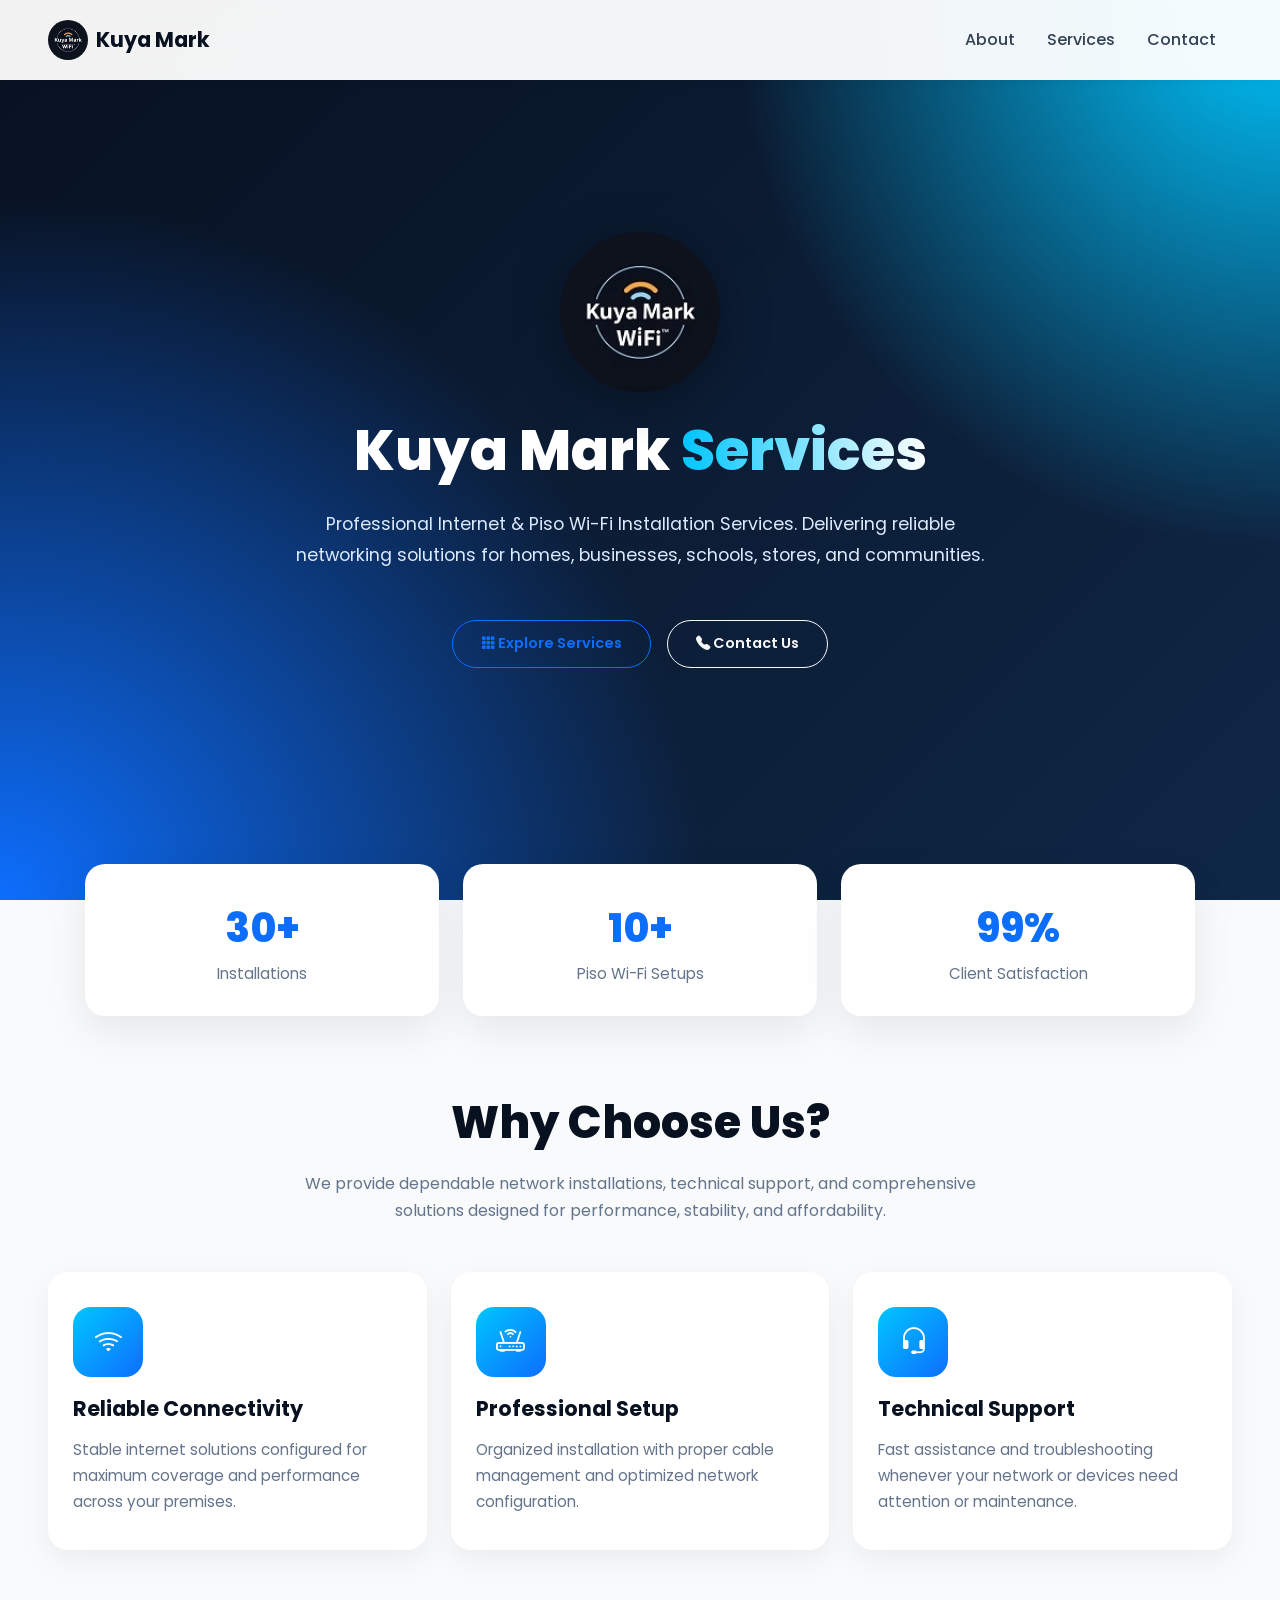
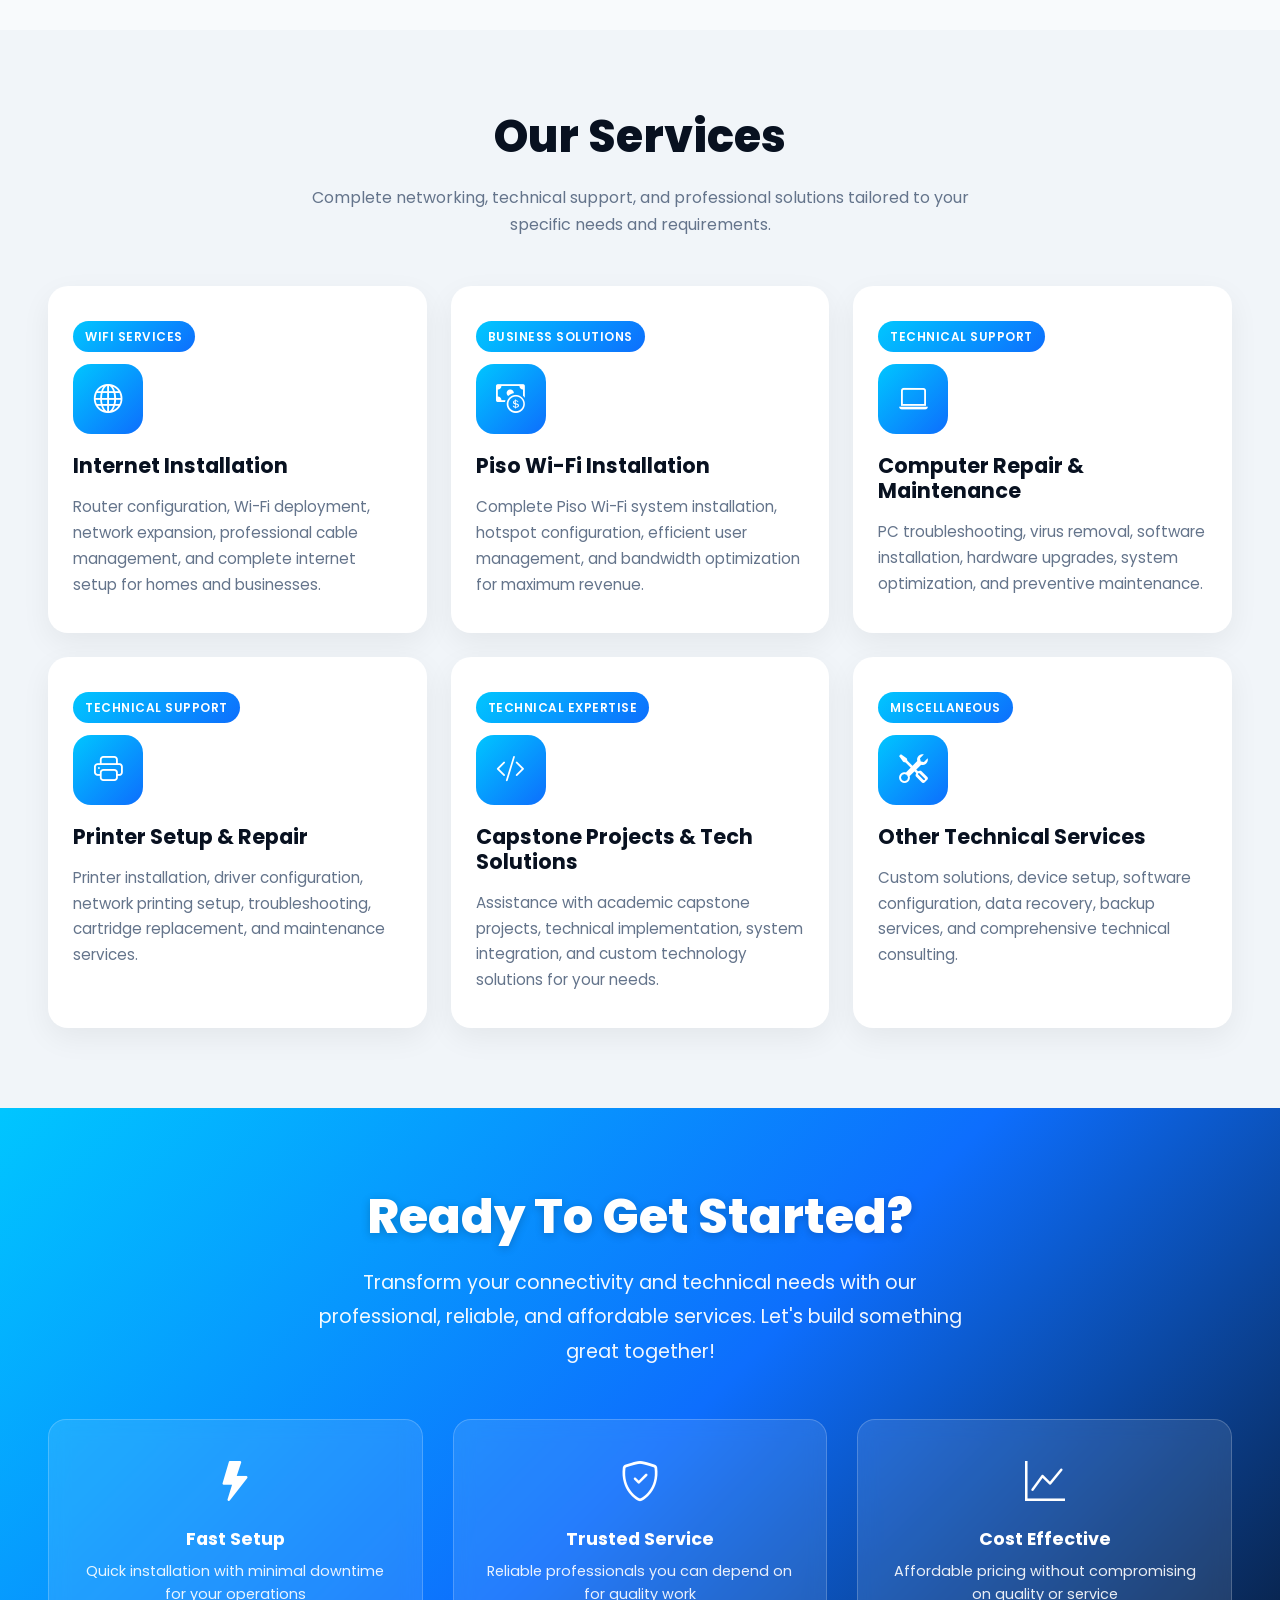
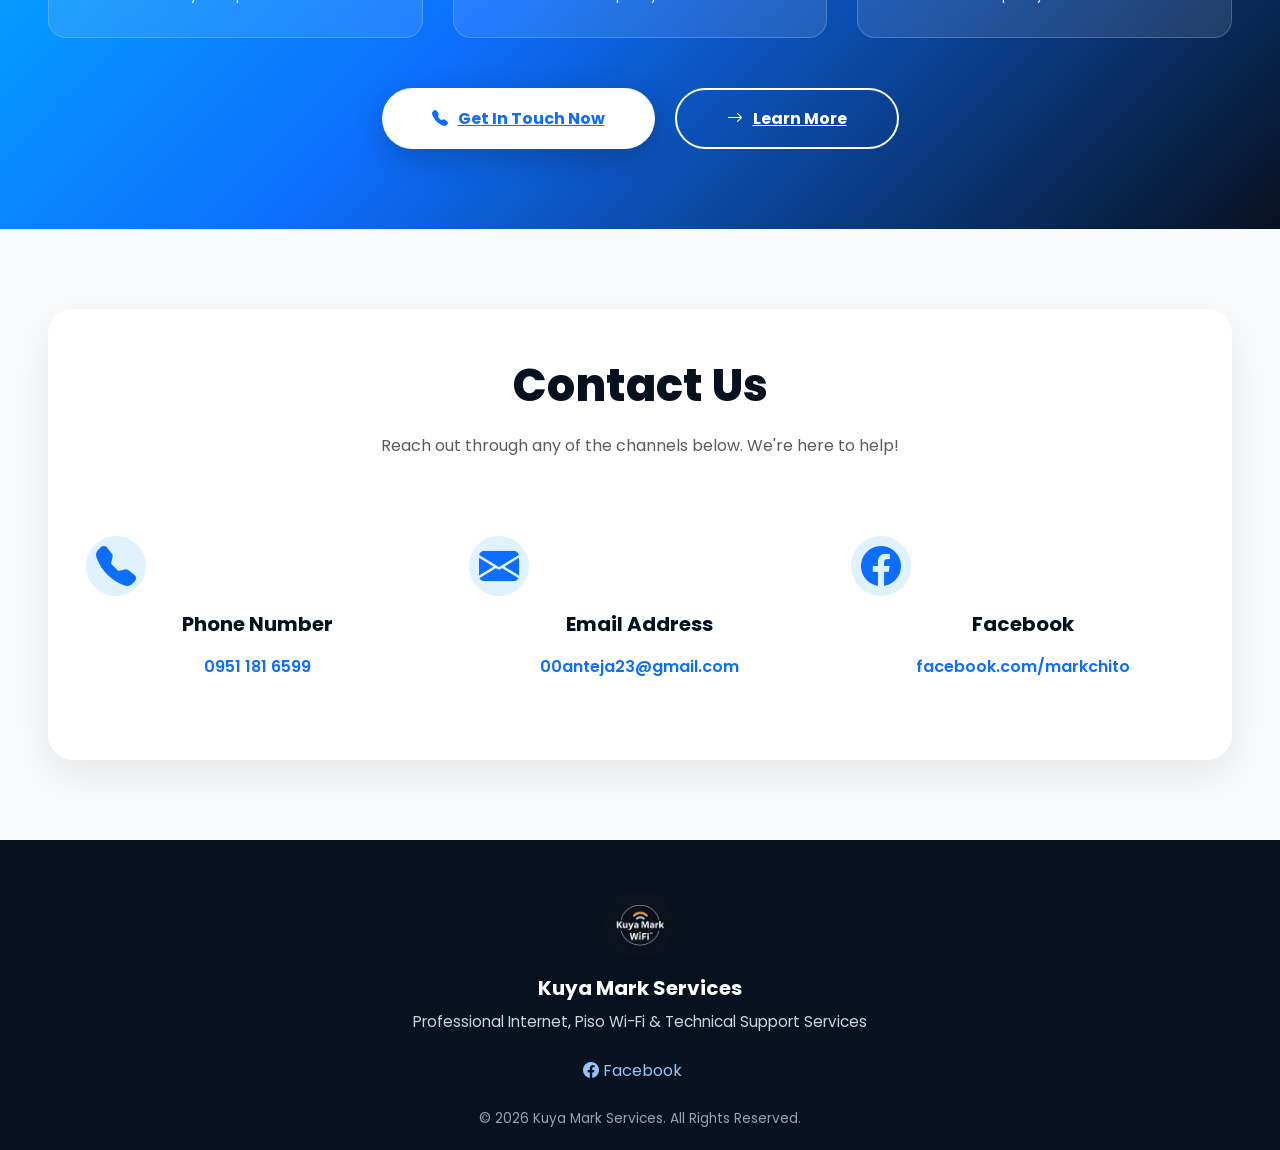
==== index.html @ b6ed8459 "feat: remove redundant main-logo class from hero section for cleaner styling" ====
<!DOCTYPE html>
<html lang="en">

<head>
    <meta charset="UTF-8">
    <meta name="viewport" content="width=device-width, initial-scale=1.0">
    <meta http-equiv="X-UA-Compatible" content="ie=edge">

    <title>Kuya Mark Wi-Fi | Internet, Piso Wi-Fi & Technical Services</title>
    <meta name="description" content="Professional Internet, Piso Wi-Fi Installation, Computer Repair, and Technical Services by Kuya Mark - Serving homes, businesses, schools, and communities.">
    <meta name="keywords" content="internet installation, piso wifi, computer repair, printer repair, network setup, technical services">
    <meta name="author" content="Kuya Mark Wi-Fi">

    <link rel="icon" href="favicon.ico">

    <!-- Google Fonts -->
    <link rel="preconnect" href="https://fonts.googleapis.com">
    <link rel="preconnect" href="https://fonts.gstatic.com" crossorigin>
    <link href="https://fonts.googleapis.com/css2?family=Poppins:wght@300;400;500;600;700;800&display=swap" rel="stylesheet">

    <!-- Bootstrap -->
    <link href="https://cdn.jsdelivr.net/npm/bootstrap@5.3.3/dist/css/bootstrap.min.css" rel="stylesheet">

    <!-- Bootstrap Icons -->
    <link href="https://cdn.jsdelivr.net/npm/bootstrap-icons@1.11.3/font/bootstrap-icons.min.css" rel="stylesheet">

    <style>
        :root {
            --primary: #0d6efd;
            --secondary: #00c6ff;
            --dark: #081120;
            --light: #f8fafc;
            --success: #10b981;
            --danger: #ef4444;
            --warning: #f59e0b;
        }

        * {
            margin: 0;
            padding: 0;
            box-sizing: border-box;
        }

        html {
            scroll-behavior: smooth;
        }

        body {
            font-family: 'Poppins', sans-serif;
            overflow-x: hidden;
            background: #f8fafc;
            color: #1e293b;
            line-height: 1.6;
        }

        /* NAVBAR */
        .navbar {
            padding: 15px 0;
            transition: .4s;
            background: rgba(255, 255, 255, .95);
            backdrop-filter: blur(15px);
            box-shadow: 0 2px 10px rgba(0, 0, 0, .05);
        }

        .navbar.scrolled {
            box-shadow: 0 10px 30px rgba(0, 0, 0, .1);
            padding: 12px 0;
        }

        .navbar-brand {
            font-weight: 700;
            font-size: 1.3rem;
            color: var(--dark) !important;
        }

        .navbar-brand img {
            height: 40px;
            margin-right: 10px;
        }

        .nav-link {
            font-weight: 500;
            color: #334155 !important;
            margin: 0 8px;
            position: relative;
            transition: .3s;
        }

        .nav-link::after {
            content: '';
            position: absolute;
            bottom: -5px;
            left: 0;
            width: 0;
            height: 2px;
            background: var(--primary);
            transition: width .3s;
        }

        .nav-link:hover::after {
            width: 100%;
        }

        .navbar-toggler {
            border: none;
            padding: 5px 0;
        }

        .navbar-toggler:focus {
            box-shadow: none;
            outline: 2px solid var(--primary);
        }

        /* HERO */
        .hero {
            min-height: 100vh;
            display: flex;
            align-items: center;
            justify-content: center;
            position: relative;
            overflow: hidden;
            padding-top: 80px;
            background:
                radial-gradient(circle at top right, #00c6ff 0%, transparent 35%),
                radial-gradient(circle at bottom left, #0d6efd 0%, transparent 45%),
                linear-gradient(135deg, #081120, #0f2747);
        }

        .hero::before {
            content: '';
            position: absolute;
            inset: 0;
            background: url("https://www.transparenttextures.com/patterns/cubes.png");
            opacity: .08;
        }

        .hero-content {
            position: relative;
            z-index: 2;
            text-align: center;
        }

        .hero-logo {
            width: 160px;
            margin-bottom: 25px;
            filter: drop-shadow(0 10px 25px rgba(0, 0, 0, .3));
            animation: float 3s ease-in-out infinite;
        }

        @keyframes float {

            0%,
            100% {
                transform: translateY(0px);
            }

            50% {
                transform: translateY(-10px);
            }
        }

        .hero h1 {
            font-size: 3.5rem;
            font-weight: 800;
            color: white;
            line-height: 1.2;
            word-break: break-word;
        }

        .gradient-text {
            background: linear-gradient(90deg, #00c6ff, #ffffff);
            -webkit-background-clip: text;
            -webkit-text-fill-color: transparent;
            background-clip: text;
        }

        .hero p {
            color: #dbeafe;
            font-size: 1.1rem;
            max-width: 700px;
            margin: 20px auto 30px;
            line-height: 1.8;
        }

        .btn-brand {
            background: linear-gradient(135deg, #00c6ff, #0d6efd);
            border: none;
            color: white;
            border-radius: 50px;
            padding: 13px 32px;
            font-weight: 600;
            font-size: 0.95rem;
            transition: .3s;
            display: inline-flex;
            align-items: center;
            gap: 8px;
        }

        .btn-brand:hover {
            transform: translateY(-3px);
            color: white;
            box-shadow: 0 15px 35px rgba(0, 198, 255, .3);
        }

        .btn-hero {
            padding: 12px 28px !important;
            font-size: 0.9rem !important;
        }

        /* STATS */
        .stats {
            margin-top: -60px;
            position: relative;
            z-index: 10;
            padding: 0 15px;
        }

        .stat-card {
            background: white;
            border-radius: 20px;
            padding: 30px 20px;
            text-align: center;
            box-shadow: 0 15px 40px rgba(0, 0, 0, .08);
            transition: .3s;
        }

        .stat-card:hover {
            transform: translateY(-5px);
            box-shadow: 0 20px 50px rgba(0, 0, 0, .12);
        }

        .stat-card h2 {
            color: var(--primary);
            font-weight: 800;
            font-size: 2.5rem;
            margin: 10px 0;
        }

        .stat-card p {
            color: #64748b;
            font-size: 0.95rem;
            margin: 0;
        }

        /* SECTIONS */
        section {
            padding: 80px 0;
        }

        @media(max-width:768px) {
            section {
                padding: 60px 0;
            }
        }

        .section-title {
            font-size: 2.8rem;
            font-weight: 800;
            margin-bottom: 20px;
            color: #081120;
        }

        .section-subtitle {
            color: #64748b;
            max-width: 700px;
            margin: auto;
            font-size: 1rem;
            line-height: 1.7;
        }

        /* CARDS */
        .service-card,
        .feature-card {
            background: white;
            border: none;
            border-radius: 20px;
            padding: 35px 25px;
            height: 100%;
            transition: .4s cubic-bezier(0.4, 0, 0.2, 1);
            box-shadow: 0 10px 30px rgba(0, 0, 0, .06);
            position: relative;
            overflow: hidden;
        }

        .service-card::before,
        .feature-card::before {
            content: '';
            position: absolute;
            top: 0;
            left: -100%;
            width: 100%;
            height: 100%;
            background: linear-gradient(135deg, #00c6ff15, #0d6efd15);
            transition: left .4s;
            z-index: 0;
        }

        .service-card:hover::before,
        .feature-card:hover::before {
            left: 100%;
        }

        .service-card:hover,
        .feature-card:hover {
            transform: translateY(-10px);
            box-shadow: 0 20px 50px rgba(0, 0, 0, .1);
        }

        .service-card>*,
        .feature-card>* {
            position: relative;
            z-index: 1;
        }

        .icon-box {
            width: 70px;
            height: 70px;
            border-radius: 18px;
            background: linear-gradient(135deg, #00c6ff, #0d6efd);
            display: flex;
            align-items: center;
            justify-content: center;
            color: white;
            font-size: 1.8rem;
            margin-bottom: 20px;
            transition: .3s;
        }

        /* Gradient variations for different service cards */
        .service-card:nth-child(1) .icon-box {
            background: linear-gradient(135deg, #00c6ff, #0d6efd);
        }

        .service-card:nth-child(2) .icon-box {
            background: linear-gradient(135deg, #f59e0b, #f97316);
        }

        .service-card:nth-child(3) .icon-box {
            background: linear-gradient(135deg, #10b981, #14b8a6);
        }

        .service-card:nth-child(4) .icon-box {
            background: linear-gradient(135deg, #8b5cf6, #7c3aed);
        }

        .service-card:nth-child(5) .icon-box {
            background: linear-gradient(135deg, #ec4899, #f43f5e);
        }

        .service-card:nth-child(6) .icon-box {
            background: linear-gradient(135deg, #06b6d4, #0891b2);
        }

        .service-card:hover .icon-box,
        .feature-card:hover .icon-box {
            transform: scale(1.1) rotate(5deg);
        }

        .service-card h4,
        .feature-card h4 {
            font-weight: 700;
            color: #081120;
            margin-bottom: 15px;
            font-size: 1.3rem;
        }

        .service-card p,
        .feature-card p {
            color: #64748b;
            font-size: 0.95rem;
            line-height: 1.7;
            margin: 0;
        }

        /* CONTACT */
        .contact-box {
            background: white;
            border-radius: 25px;
            padding: 50px 30px;
            box-shadow: 0 15px 40px rgba(0, 0, 0, .08);
        }

        .contact-item {
            padding: 30px 20px;
            transition: .3s;
            border-radius: 15px;
        }

        .contact-item:hover {
            background: #f1f5f9;
        }

        .contact-item i {
            font-size: 2.5rem;
            color: var(--primary);
            display: inline-block;
            width: 60px;
            height: 60px;
            background: #e0f2fe;
            border-radius: 50%;
            display: flex;
            align-items: center;
            justify-content: center;
            transition: .3s;
        }

        .contact-item:hover i {
            background: var(--primary);
            color: white;
            transform: scale(1.1);
        }

        .contact-item h5 {
            margin-top: 20px;
            font-weight: 700;
            color: #081120;
        }

        .contact-item a {
            text-decoration: none;
            color: var(--primary);
            font-weight: 600;
            transition: .3s;
            display: inline-block;
            margin-top: 10px;
        }

        .contact-item a:hover {
            color: var(--dark);
            text-decoration: underline;
        }

        /* CTA SECTION - IMPROVED */
        .cta-section {
            position: relative;
            padding: 80px 0;
            overflow: hidden;
        }

        .cta-section::before {
            content: '';
            position: absolute;
            inset: 0;
            background: linear-gradient(135deg, #00c6ff 0%, #0d6efd 50%, #081120 100%);
            z-index: 0;
        }

        .cta-section::after {
            content: '';
            position: absolute;
            inset: 0;
            background: url("https://www.transparenttextures.com/patterns/cubes.png");
            opacity: .05;
            z-index: 1;
        }

        .cta-content {
            position: relative;
            z-index: 2;
        }

        .cta-header {
            text-align: center;
            color: white;
            margin-bottom: 50px;
        }

        .cta-header h2 {
            font-size: 3rem;
            font-weight: 800;
            line-height: 1.2;
            margin-bottom: 20px;
            text-shadow: 0 2px 10px rgba(0, 0, 0, .2);
        }

        .cta-header p {
            font-size: 1.2rem;
            max-width: 650px;
            margin: 0 auto;
            opacity: 0.95;
            line-height: 1.8;
        }

        .cta-features {
            display: grid;
            grid-template-columns: repeat(auto-fit, minmax(250px, 1fr));
            gap: 30px;
            margin-top: 50px;
            margin-bottom: 50px;
        }

        .cta-feature-item {
            background: rgba(255, 255, 255, .1);
            backdrop-filter: blur(10px);
            border: 1px solid rgba(255, 255, 255, .2);
            border-radius: 18px;
            padding: 30px 25px;
            text-align: center;
            color: white;
            transition: .4s cubic-bezier(0.4, 0, 0.2, 1);
        }

        .cta-feature-item:hover {
            background: rgba(255, 255, 255, .15);
            transform: translateY(-8px);
            border-color: rgba(255, 255, 255, .4);
            box-shadow: 0 20px 40px rgba(0, 0, 0, .2);
        }

        .cta-feature-item i {
            font-size: 2.5rem;
            margin-bottom: 15px;
            display: block;
        }

        .cta-feature-item h5 {
            font-weight: 700;
            margin-bottom: 10px;
            font-size: 1.1rem;
        }

        .cta-feature-item p {
            font-size: 0.9rem;
            opacity: 0.9;
            line-height: 1.6;
            margin: 0;
        }

        .cta-buttons {
            display: flex;
            gap: 20px;
            justify-content: center;
            flex-wrap: wrap;
            margin-top: 50px;
        }

        .btn-cta-primary {
            background: white;
            color: #0d6efd;
            font-weight: 700;
            padding: 16px 50px;
            border-radius: 50px;
            transition: .3s;
            border: none;
            font-size: 1rem;
            display: inline-flex;
            align-items: center;
            gap: 10px;
            box-shadow: 0 10px 30px rgba(0, 0, 0, .2);
        }

        .btn-cta-primary:hover {
            transform: translateY(-4px);
            box-shadow: 0 15px 40px rgba(0, 0, 0, .3);
            color: #0d6efd;
        }

        .btn-cta-secondary {
            background: transparent;
            color: white;
            font-weight: 700;
            padding: 16px 50px;
            border-radius: 50px;
            transition: .3s;
            border: 2px solid white;
            font-size: 1rem;
            display: inline-flex;
            align-items: center;
            gap: 10px;
        }

        .btn-cta-secondary:hover {
            background: white;
            color: #0d6efd;
            transform: translateY(-4px);
        }

        /* FOOTER */
        footer {
            background: #081120;
            color: white;
            padding: 50px 0 20px;
        }

        footer img {
            max-width: 80px;
            margin-bottom: 15px;
        }

        footer h5 {
            font-weight: 700;
            margin-bottom: 10px;
        }

        footer p {
            color: #cbd5e1;
            margin: 10px 0;
            font-size: 0.95rem;
        }

        footer a {
            color: #93c5fd;
            text-decoration: none;
            transition: .3s;
        }

        footer a:hover {
            color: #dbeafe;
            text-decoration: underline;
        }

        /* ANIMATION */
        .reveal {
            opacity: 0;
            transform: translateY(40px);
            transition: .8s cubic-bezier(0.4, 0, 0.2, 1);
        }

        .reveal.active {
            opacity: 1;
            transform: translateY(0);
        }

        /* SCROLL TO TOP */
        .scroll-to-top {
            position: fixed;
            bottom: 100px;
            right: 25px;
            width: 50px;
            height: 50px;
            border-radius: 50%;
            background: var(--primary);
            color: white;
            display: flex;
            align-items: center;
            justify-content: center;
            font-size: 20px;
            z-index: 999;
            cursor: pointer;
            opacity: 0;
            visibility: hidden;
            transition: .3s;
            box-shadow: 0 10px 25px rgba(0, 0, 0, .2);
        }

        .scroll-to-top.show {
            opacity: 1;
            visibility: visible;
        }

        .scroll-to-top:hover {
            transform: translateY(-3px);
        }

        /* SERVICE CATEGORY LABEL */
        .service-label {
            display: inline-block;
            background: linear-gradient(135deg, #00c6ff, #0d6efd);
            color: white;
            padding: 6px 12px;
            border-radius: 20px;
            font-size: 0.75rem;
            font-weight: 600;
            margin-bottom: 12px;
            text-transform: uppercase;
            letter-spacing: 0.5px;
        }

        /* RESPONSIVE */
        @media(max-width:768px) {
            .hero {
                padding-top: 70px;
                min-height: auto;
            }

            .hero h1 {
                font-size: 2.2rem;
            }

            .hero p {
                font-size: 1rem;
                margin: 15px auto 25px;
            }

            .btn-hero {
                width: 100%;
                justify-content: center;
                margin-bottom: 10px;
            }

            .hero .d-flex {
                flex-direction: column;
            }

            .section-title {
                font-size: 2rem;
            }

            .hero-logo {
                width: 130px;
            }

            .stat-card h2 {
                font-size: 2rem;
            }

            .stats {
                margin-top: -40px;
                padding: 0 10px;
            }

            .stat-card {
                padding: 25px 15px;
            }

            .service-card,
            .feature-card {
                padding: 30px 20px;
            }

            .icon-box {
                width: 60px;
                height: 60px;
                font-size: 1.5rem;
            }

            .contact-box {
                padding: 40px 20px;
            }

            .contact-item {
                padding: 20px 15px;
            }

            .contact-item i {
                width: 50px;
                height: 50px;
                font-size: 1.8rem;
            }

            .cta-section {
                padding: 60px 0;
            }

            .cta-header h2 {
                font-size: 2rem;
            }

            .cta-header p {
                font-size: 1rem;
            }

            .cta-features {
                grid-template-columns: 1fr;
                gap: 20px;
                margin-top: 40px;
                margin-bottom: 40px;
            }

            .cta-buttons {
                gap: 15px;
                margin-top: 40px;
            }

            .btn-cta-primary,
            .btn-cta-secondary {
                padding: 14px 35px;
                font-size: 0.95rem;
                width: 100%;
                justify-content: center;
            }

            footer {
                padding: 40px 0 15px;
            }

            .scroll-to-top {
                bottom: 90px;
                right: 20px;
                width: 45px;
                height: 45px;
                font-size: 18px;
            }
        }

        @media(max-width:480px) {
            .hero h1 {
                font-size: 1.8rem;
            }

            .hero p {
                font-size: 0.9rem;
            }

            .navbar-brand {
                font-size: 1.1rem;
            }

            .navbar-brand img {
                height: 35px;
            }

            .section-title {
                font-size: 1.6rem;
            }

            .section-subtitle {
                font-size: 0.9rem;
            }

            .service-card h4,
            .feature-card h4 {
                font-size: 1.1rem;
            }

            .stat-card h2 {
                font-size: 1.8rem;
            }

            .stat-card p {
                font-size: 0.85rem;
            }

            .cta-header h2 {
                font-size: 1.6rem;
            }

            .cta-header p {
                font-size: 0.9rem;
            }

            .cta-feature-item {
                padding: 25px 20px;
            }

            .cta-feature-item i {
                font-size: 2rem;
            }

            .cta-feature-item h5 {
                font-size: 1rem;
            }

            .contact-item h5 {
                font-size: 1rem;
            }

            .contact-item a {
                font-size: 0.9rem;
            }
        }
    </style>
</head>

<body>

    <!-- NAVBAR -->
    <nav class="navbar navbar-expand-lg fixed-top">
        <div class="container-fluid px-3 px-md-5">
            <a class="navbar-brand d-flex align-items-center" href="#" title="Kuya Mark Wi-Fi">
                <img src="logo.png" alt="Kuya Mark Wi-Fi Logo" class="me-2 rounded-circle">
                <span>Kuya Mark</span>
            </a>

            <button class="navbar-toggler" type="button" data-bs-toggle="collapse" data-bs-target="#menu" aria-controls="menu" aria-expanded="false" aria-label="Toggle navigation">
                <span class="navbar-toggler-icon"></span>
            </button>

            <div class="collapse navbar-collapse" id="menu">
                <ul class="navbar-nav ms-auto">
                    <li class="nav-item">
                        <a class="nav-link" href="#about" onclick="closeMenu()">About</a>
                    </li>
                    <li class="nav-item">
                        <a class="nav-link" href="#services" onclick="closeMenu()">Services</a>
                    </li>
                    <li class="nav-item">
                        <a class="nav-link" href="#contact" onclick="closeMenu()">Contact</a>
                    </li>
                </ul>
            </div>
        </div>
    </nav>

    <!-- HERO -->
    <section class="hero">
        <div class="container-fluid px-3 px-md-5 hero-content">
            <img src="logo.png" class="hero-logo rounded-circle" alt="Kuya Mark Wi-Fi Logo">

            <h1>
                Kuya Mark
                <span class="gradient-text">Services</span>
            </h1>

            <p class="mt-3 mt-md-4 mb-4 mb-md-5">
                Professional Internet & Piso Wi-Fi Installation Services.
                Delivering reliable networking solutions for homes, businesses,
                schools, stores, and communities.
            </p>

            <div class="d-flex justify-content-center gap-2 gap-md-3 flex-wrap">
                <a href="#services" class="btn btn-outline-primary btn-hero rounded-pill fw-semibold">
                    <i class="bi bi-grid-3x3-gap-fill"></i>
                    <span>Explore Services</span>
                </a>

                <a href="#contact" class="btn btn-outline-light btn-hero rounded-pill fw-semibold">
                    <i class="bi bi-telephone-fill"></i>
                    <span>Contact Us</span>
                </a>
            </div>
        </div>
    </section>

    <!-- STATS -->
    <div class="container stats">
        <div class="row g-3 g-md-4">
            <div class="col-md-4 reveal">
                <div class="stat-card">
                    <h2>30+</h2>
                    <p>Installations</p>
                </div>
            </div>

            <div class="col-md-4 reveal">
                <div class="stat-card">
                    <h2>10+</h2>
                    <p>Piso Wi-Fi Setups</p>
                </div>
            </div>

            <div class="col-md-4 reveal">
                <div class="stat-card">
                    <h2>99%</h2>
                    <p>Client Satisfaction</p>
                </div>
            </div>
        </div>
    </div>

    <!-- ABOUT -->
    <section id="about">
        <div class="container-fluid px-3 px-md-5">
            <div class="text-center mb-5 reveal">
                <h2 class="section-title">
                    Why Choose Us?
                </h2>

                <p class="section-subtitle">
                    We provide dependable network installations, technical support, and comprehensive solutions
                    designed for performance, stability, and affordability.
                </p>
            </div>

            <div class="row g-3 g-md-4">
                <div class="col-md-6 col-lg-4 reveal">
                    <div class="feature-card">
                        <div class="icon-box">
                            <i class="bi bi-wifi"></i>
                        </div>

                        <h4>Reliable Connectivity</h4>

                        <p>
                            Stable internet solutions configured for maximum
                            coverage and performance across your premises.
                        </p>
                    </div>
                </div>

                <div class="col-md-6 col-lg-4 reveal">
                    <div class="feature-card">
                        <div class="icon-box">
                            <i class="bi bi-router"></i>
                        </div>

                        <h4>Professional Setup</h4>

                        <p>
                            Organized installation with proper cable management
                            and optimized network configuration.
                        </p>
                    </div>
                </div>

                <div class="col-md-6 col-lg-4 reveal">
                    <div class="feature-card">
                        <div class="icon-box">
                            <i class="bi bi-headset"></i>
                        </div>

                        <h4>Technical Support</h4>

                        <p>
                            Fast assistance and troubleshooting whenever your
                            network or devices need attention or maintenance.
                        </p>
                    </div>
                </div>
            </div>
        </div>
    </section>

    <!-- SERVICES -->
    <section id="services" style="background:#f1f5f9;">
        <div class="container-fluid px-3 px-md-5">
            <div class="text-center mb-5 reveal">
                <h2 class="section-title">
                    Our Services
                </h2>

                <p class="section-subtitle">
                    Complete networking, technical support, and professional solutions tailored
                    to your specific needs and requirements.
                </p>
            </div>

            <div class="row g-3 g-md-4">
                <!-- WiFi Services -->
                <div class="col-md-6 col-lg-4 reveal">
                    <div class="service-card">
                        <span class="service-label">WiFi Services</span>
                        <div class="icon-box">
                            <i class="bi bi-globe"></i>
                        </div>

                        <h4>Internet Installation</h4>

                        <p>
                            Router configuration, Wi-Fi deployment,
                            network expansion, professional cable management,
                            and complete internet setup for homes and businesses.
                        </p>
                    </div>
                </div>

                <!-- Piso WiFi -->
                <div class="col-md-6 col-lg-4 reveal">
                    <div class="service-card">
                        <span class="service-label">Business Solutions</span>
                        <div class="icon-box">
                            <i class="bi bi-cash-coin"></i>
                        </div>

                        <h4>Piso Wi-Fi Installation</h4>

                        <p>
                            Complete Piso Wi-Fi system installation,
                            hotspot configuration, efficient user management,
                            and bandwidth optimization for maximum revenue.
                        </p>
                    </div>
                </div>

                <!-- Computer Repair -->
                <div class="col-md-6 col-lg-4 reveal">
                    <div class="service-card">
                        <span class="service-label">Technical Support</span>
                        <div class="icon-box">
                            <i class="bi bi-laptop"></i>
                        </div>

                        <h4>Computer Repair & Maintenance</h4>

                        <p>
                            PC troubleshooting, virus removal, software installation,
                            hardware upgrades, system optimization, and preventive maintenance.
                        </p>
                    </div>
                </div>

                <!-- Printer Services -->
                <div class="col-md-6 col-lg-4 reveal">
                    <div class="service-card">
                        <span class="service-label">Technical Support</span>
                        <div class="icon-box">
                            <i class="bi bi-printer"></i>
                        </div>

                        <h4>Printer Setup & Repair</h4>

                        <p>
                            Printer installation, driver configuration, network printing setup,
                            troubleshooting, cartridge replacement, and maintenance services.
                        </p>
                    </div>
                </div>

                <!-- Capstone/Projects -->
                <div class="col-md-6 col-lg-4 reveal">
                    <div class="service-card">
                        <span class="service-label">Technical Expertise</span>
                        <div class="icon-box">
                            <i class="bi bi-code-slash"></i>
                        </div>

                        <h4>Capstone Projects & Tech Solutions</h4>

                        <p>
                            Assistance with academic capstone projects, technical implementation,
                            system integration, and custom technology solutions for your needs.
                        </p>
                    </div>
                </div>

                <!-- Other Technical Services -->
                <div class="col-md-6 col-lg-4 reveal">
                    <div class="service-card">
                        <span class="service-label">Miscellaneous</span>
                        <div class="icon-box">
                            <i class="bi bi-tools"></i>
                        </div>

                        <h4>Other Technical Services</h4>

                        <p>
                            Custom solutions, device setup, software configuration,
                            data recovery, backup services, and comprehensive technical consulting.
                        </p>
                    </div>
                </div>
            </div>
        </div>
    </section>

    <!-- CTA - IMPROVED SECTION -->
    <section class="cta-section reveal">
        <div class="container-fluid px-3 px-md-5">
            <div class="cta-content">
                <div class="cta-header">
                    <h2>Ready To Get Started?</h2>
                    <p>
                        Transform your connectivity and technical needs with our professional, reliable,
                        and affordable services. Let's build something great together!
                    </p>
                </div>

                <div class="cta-features">
                    <div class="cta-feature-item">
                        <i class="bi bi-lightning-fill"></i>
                        <h5>Fast Setup</h5>
                        <p>Quick installation with minimal downtime for your operations</p>
                    </div>

                    <div class="cta-feature-item">
                        <i class="bi bi-shield-check"></i>
                        <h5>Trusted Service</h5>
                        <p>Reliable professionals you can depend on for quality work</p>
                    </div>

                    <div class="cta-feature-item">
                        <i class="bi bi-graph-up"></i>
                        <h5>Cost Effective</h5>
                        <p>Affordable pricing without compromising on quality or service</p>
                    </div>
                </div>

                <div class="cta-buttons">
                    <a href="#contact" class="btn-cta-primary">
                        <i class="bi bi-telephone-fill"></i>
                        Get In Touch Now
                    </a>
                    <a href="#services" class="btn-cta-secondary">
                        <i class="bi bi-arrow-right"></i>
                        Learn More
                    </a>
                </div>
            </div>
        </div>
    </section>

    <!-- CONTACT -->
    <section id="contact">
        <div class="container-fluid px-3 px-md-5">
            <div class="contact-box reveal">
                <div class="text-center mb-5">
                    <h2 class="section-title">
                        Contact Us
                    </h2>

                    <p class="text-muted">
                        Reach out through any of the channels below. We're here to help!
                    </p>
                </div>

                <div class="row mt-5 text-center">
                    <div class="col-md-4 contact-item">
                        <i class="bi bi-telephone-fill"></i>

                        <h5 class="mt-3">
                            Phone Number
                        </h5>

                        <a href="tel:09511816599" title="Call us">
                            0951 181 6599
                        </a>
                    </div>

                    <div class="col-md-4 contact-item">
                        <i class="bi bi-envelope-fill"></i>

                        <h5 class="mt-3">
                            Email Address
                        </h5>

                        <a href="mailto:00anteja23@gmail.com" title="Email us">
                            00anteja23@gmail.com
                        </a>
                    </div>

                    <div class="col-md-4 contact-item">
                        <i class="bi bi-facebook"></i>

                        <h5 class="mt-3">
                            Facebook
                        </h5>

                        <a href="https://www.facebook.com/markchito" target="_blank" rel="noopener noreferrer" title="Visit our Facebook">
                            facebook.com/markchito
                        </a>
                    </div>
                </div>
            </div>
        </div>
    </section>

    <!-- FOOTER -->
    <footer>
        <div class="container-fluid px-3 px-md-5">
            <div class="text-center">
                <img src="logo.png" alt="Logo" height="70" class="mb-3 rounded-circle">

                <h5>Kuya Mark Services</h5>

                <p>
                    Professional Internet, Piso Wi-Fi & Technical Support Services
                </p>

                <div class="mt-4">
                    <a href="https://www.facebook.com/markchito" target="_blank" rel="noopener noreferrer" title="Facebook" class="me-3">
                        <i class="bi bi-facebook"></i> Facebook
                    </a>
                </div>

                <p class="mb-0 mt-4" style="font-size: 0.85rem; color: #94a3b8;">
                    © 2026 Kuya Mark Services. All Rights Reserved.
                </p>
            </div>
        </div>
    </footer>

    <!-- Scroll to Top -->
    <div class="scroll-to-top" id="scrollToTop" title="Back to top">
        <i class="bi bi-chevron-up"></i>
    </div>

    <!-- jQuery -->
    <script src="https://code.jquery.com/jquery-3.7.1.min.js"></script>

    <!-- Bootstrap -->
    <script src="https://cdn.jsdelivr.net/npm/bootstrap@5.3.3/dist/js/bootstrap.bundle.min.js"></script>

    <script>
        // Close mobile menu on link click
        function closeMenu() {
            const menu = document.querySelector('#menu');
            if (menu.classList.contains('show')) {
                const toggler = document.querySelector('.navbar-toggler');
                toggler.click();
            }
        }

        $(function () {
            // Smooth scroll
            $('a[href^="#"]').on('click', function (e) {
                let target = $(this.getAttribute('href'));

                if (target.length) {
                    e.preventDefault();

                    $('html, body').animate({
                        scrollTop: target.offset().top - 80
                    }, 900);
                }
            });

            // Navbar shadow and scroll effects
            $(window).on('scroll', function () {
                if ($(window).scrollTop() > 50) {
                    $('.navbar').addClass('scrolled');
                } else {
                    $('.navbar').removeClass('scrolled');
                }

                // Reveal animation
                $('.reveal').each(function () {
                    let top = $(this).offset().top;
                    let win = $(window).scrollTop();
                    let height = $(window).height();

                    if (top < win + height - 100) {
                        $(this).addClass('active');
                    }
                });

                // Scroll to top button
                if ($(window).scrollTop() > 300) {
                    $('#scrollToTop').addClass('show');
                } else {
                    $('#scrollToTop').removeClass('show');
                }
            });

            // Scroll to top click
            $('#scrollToTop').on('click', function () {
                $('html, body').animate({
                    scrollTop: 0
                }, 600);
            });

            $(window).trigger('scroll');
        });

        // Accessibility: Handle keyboard navigation
        document.addEventListener('DOMContentLoaded', function () {
            const links = document.querySelectorAll('a[href^="#"]');
            links.forEach(link => {
                link.addEventListener('keydown', function (e) {
                    if (e.key === 'Enter') {
                        this.click();
                    }
                });
            });
        });
    </script>

</body>

</html>
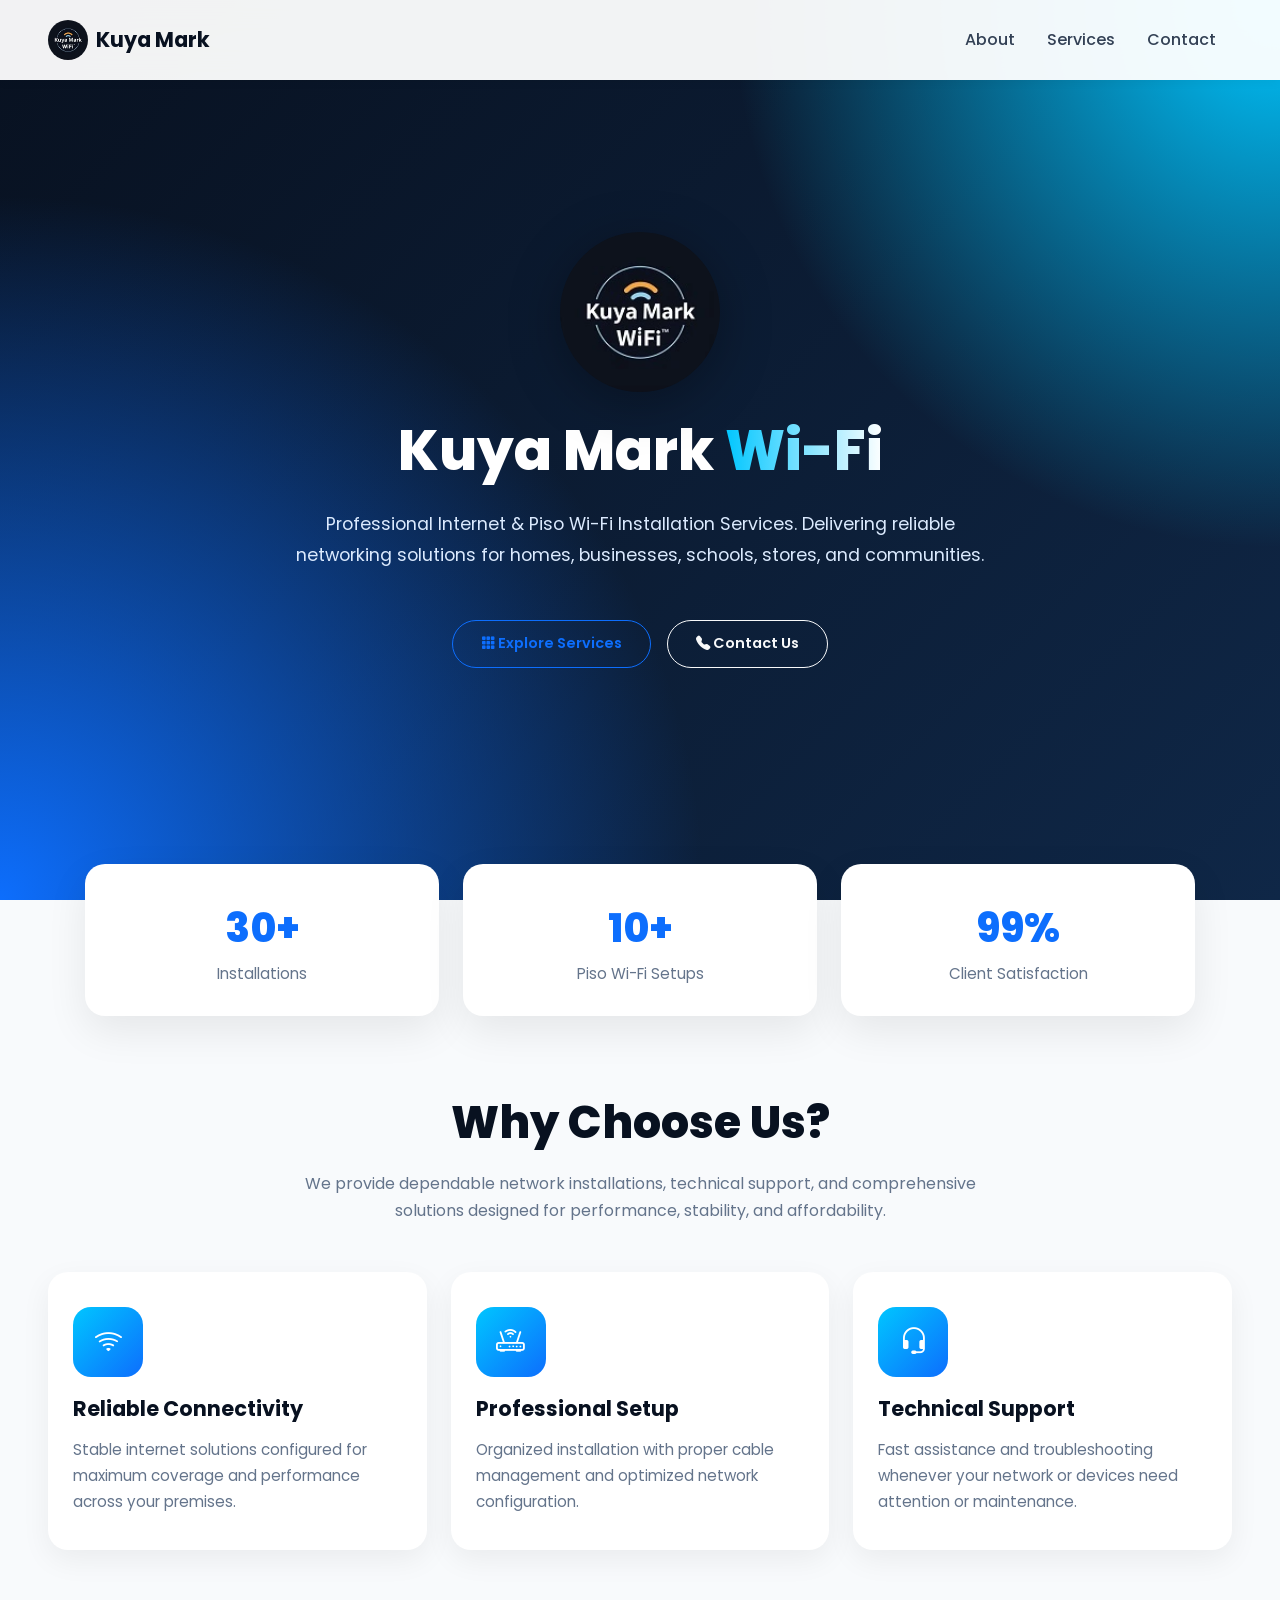
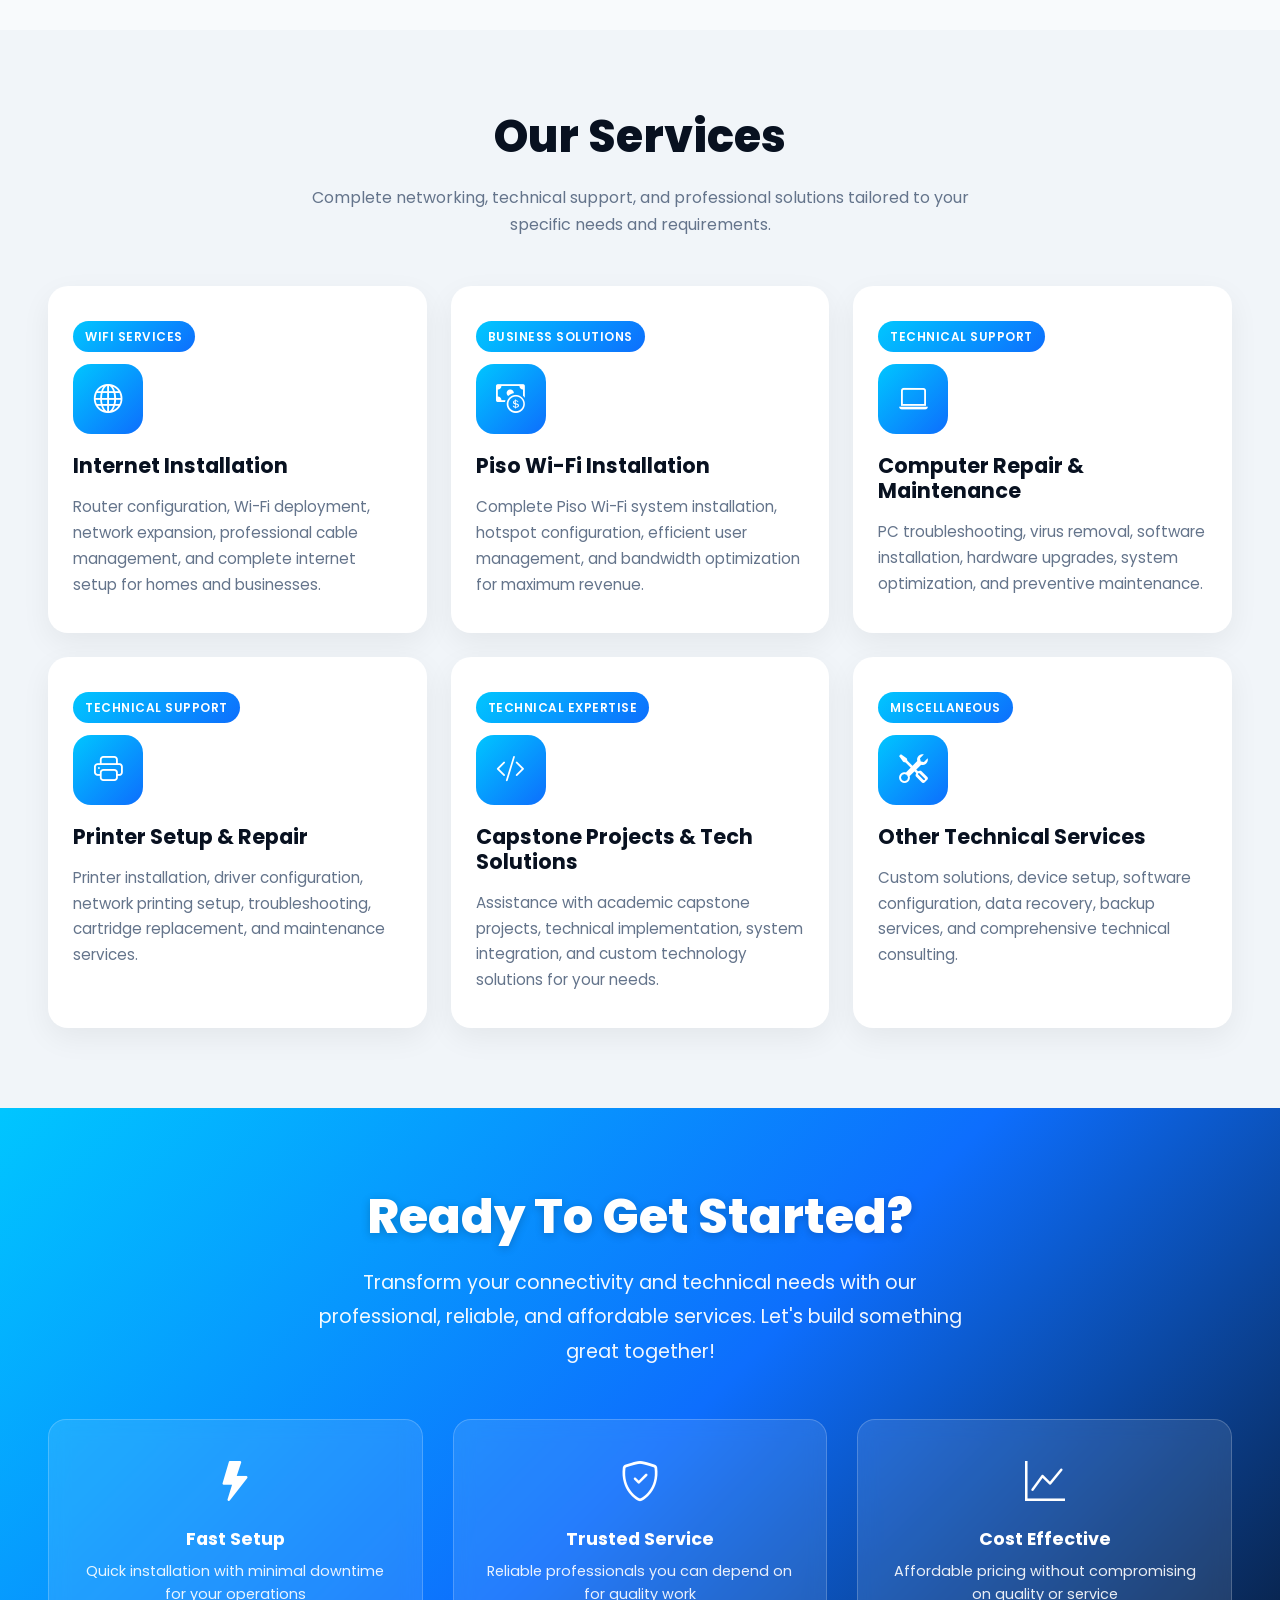
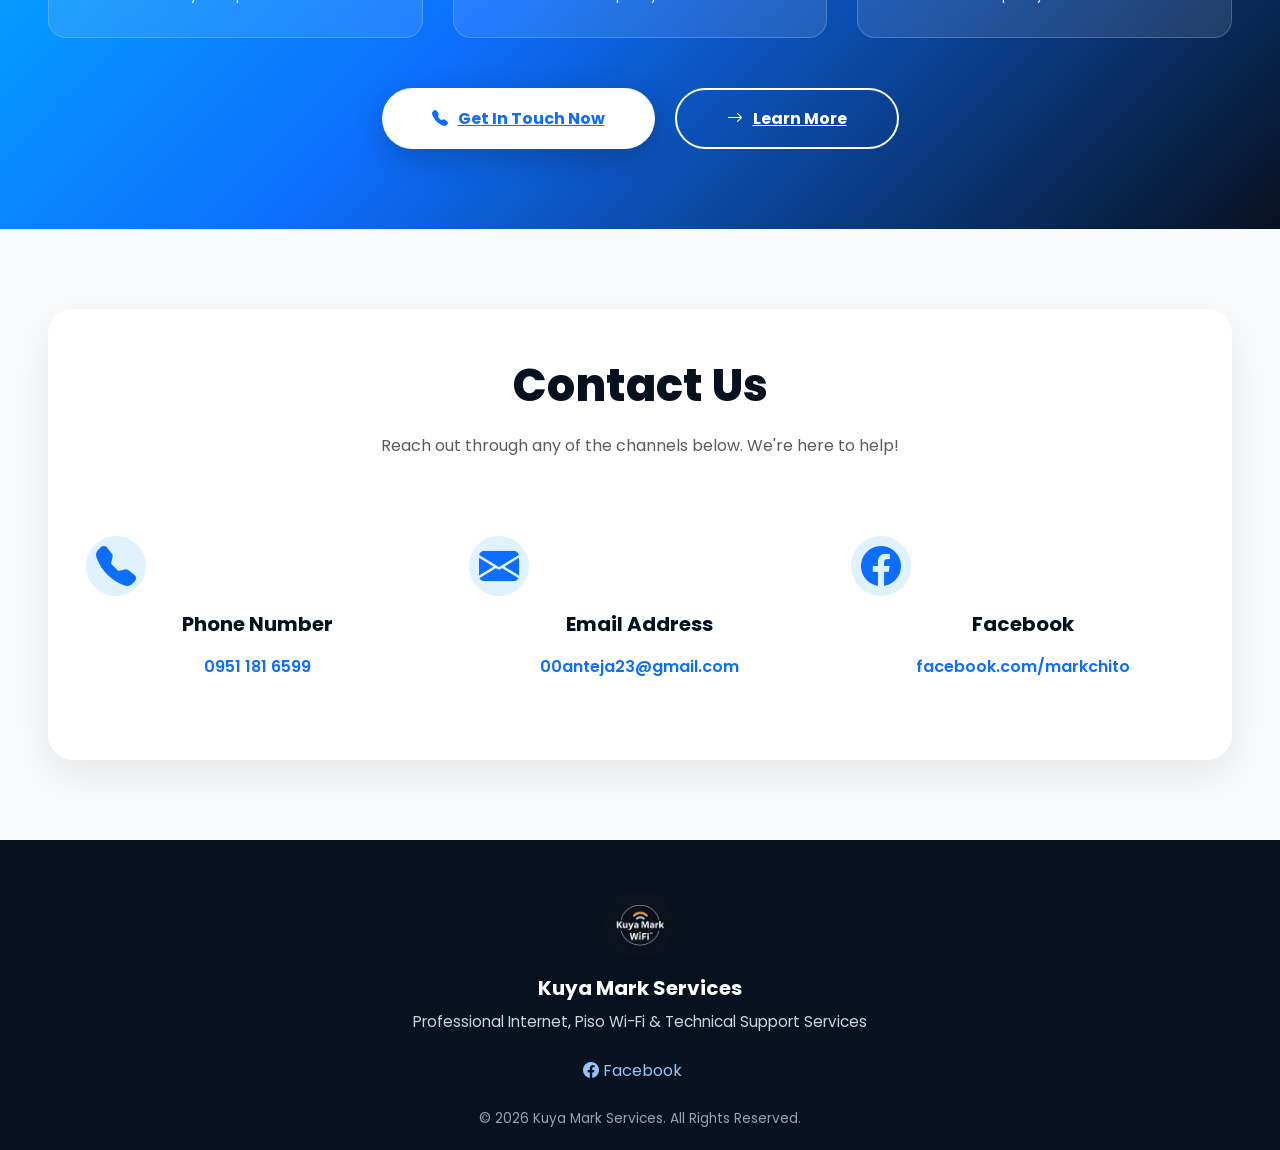
==== commit 57e636c5: "feat: update active month to May-2026 and modify payment status in data files for accuracy" ====
--- a/index.html
+++ b/index.html
@@ -889,7 +889,7 @@
 
             <h1>
                 Kuya Mark
-                <span class="gradient-text">Services</span>
+                <span class="gradient-text">Wi-Fi</span>
             </h1>
 
             <p class="mt-3 mt-md-4 mb-4 mb-md-5">
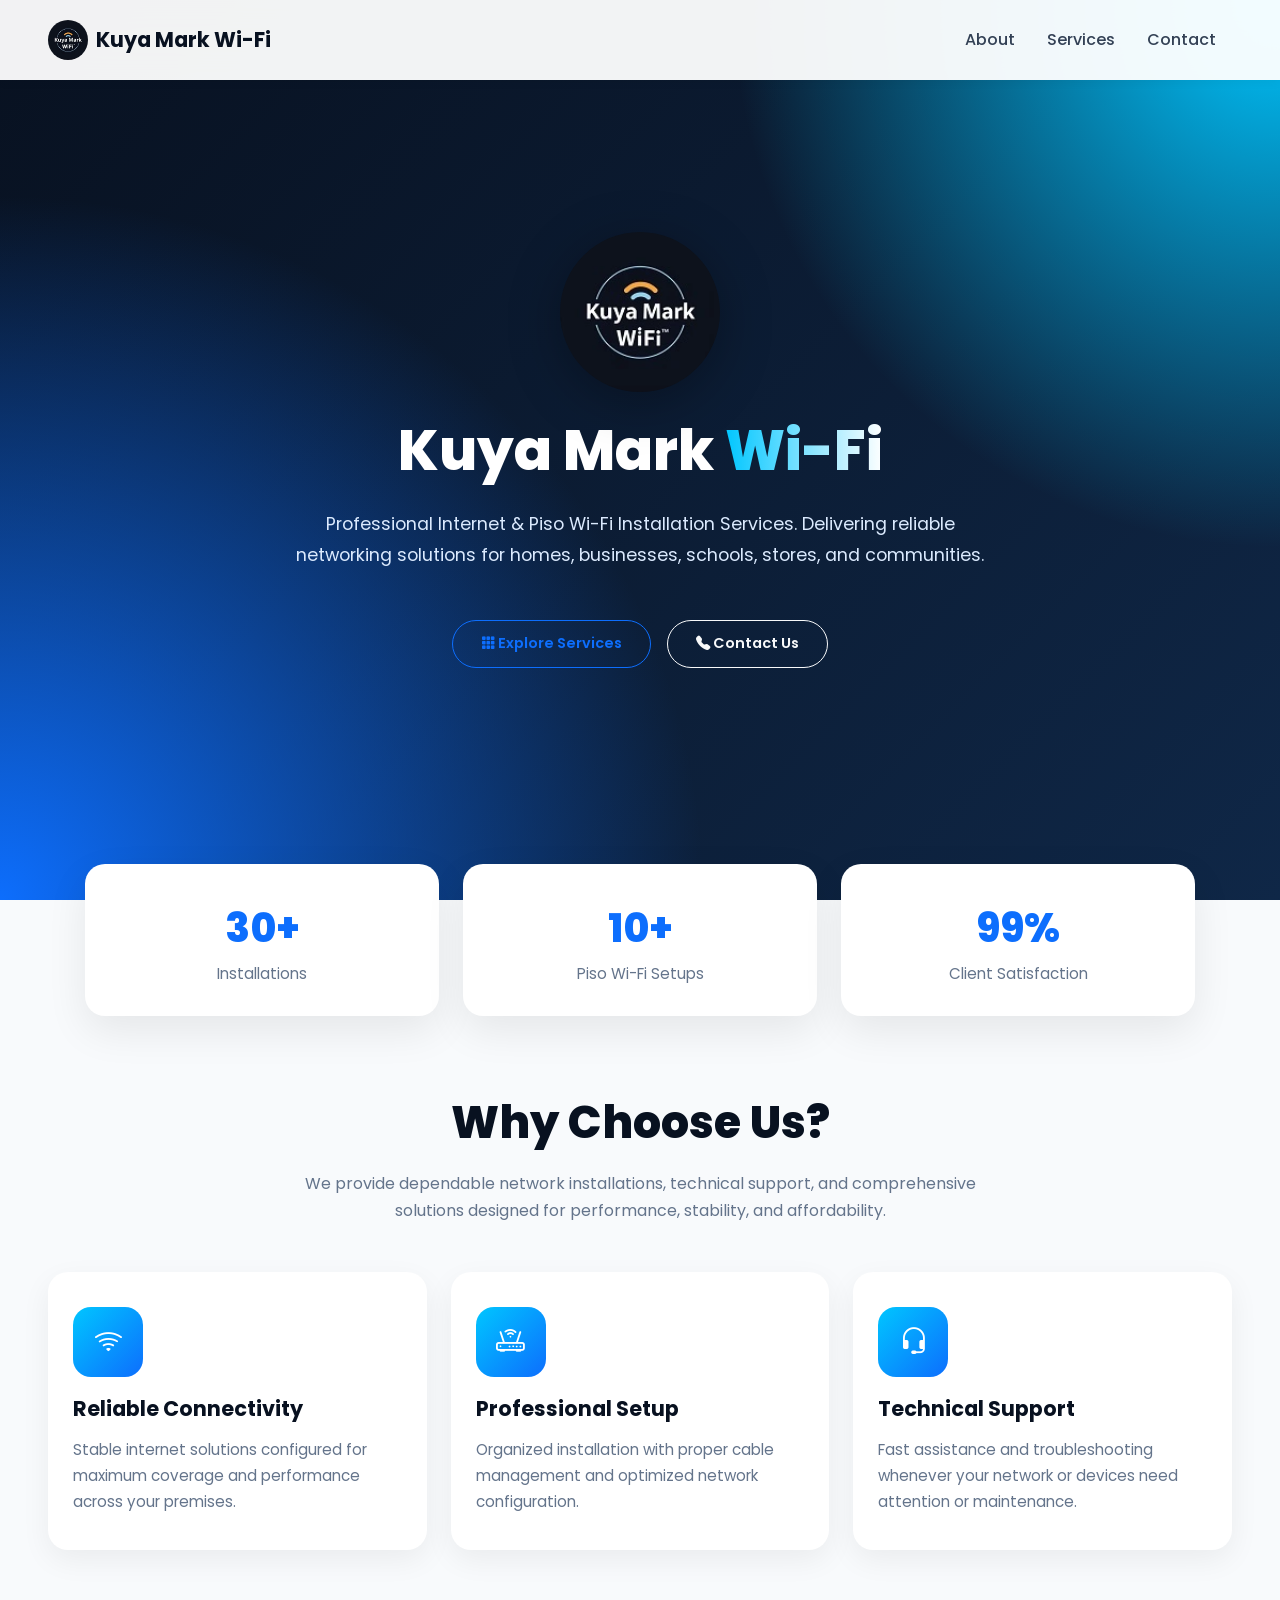
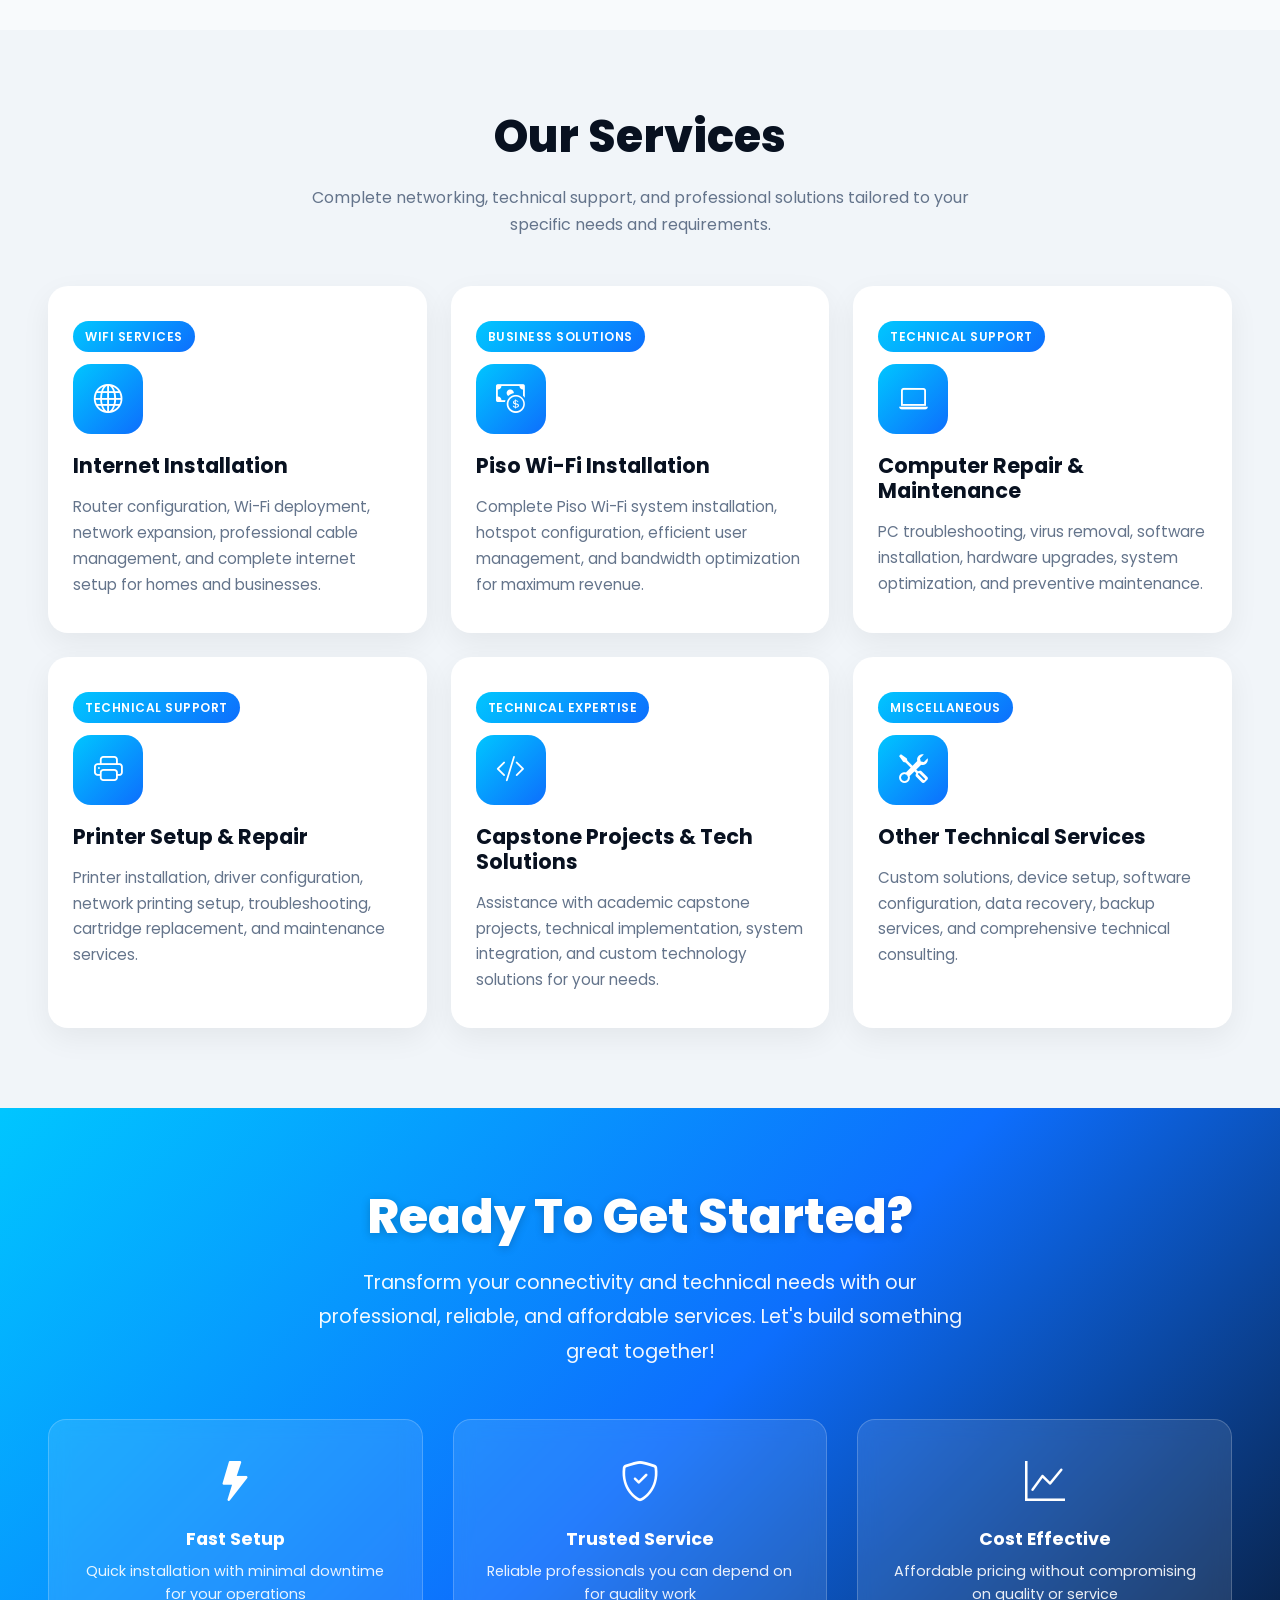
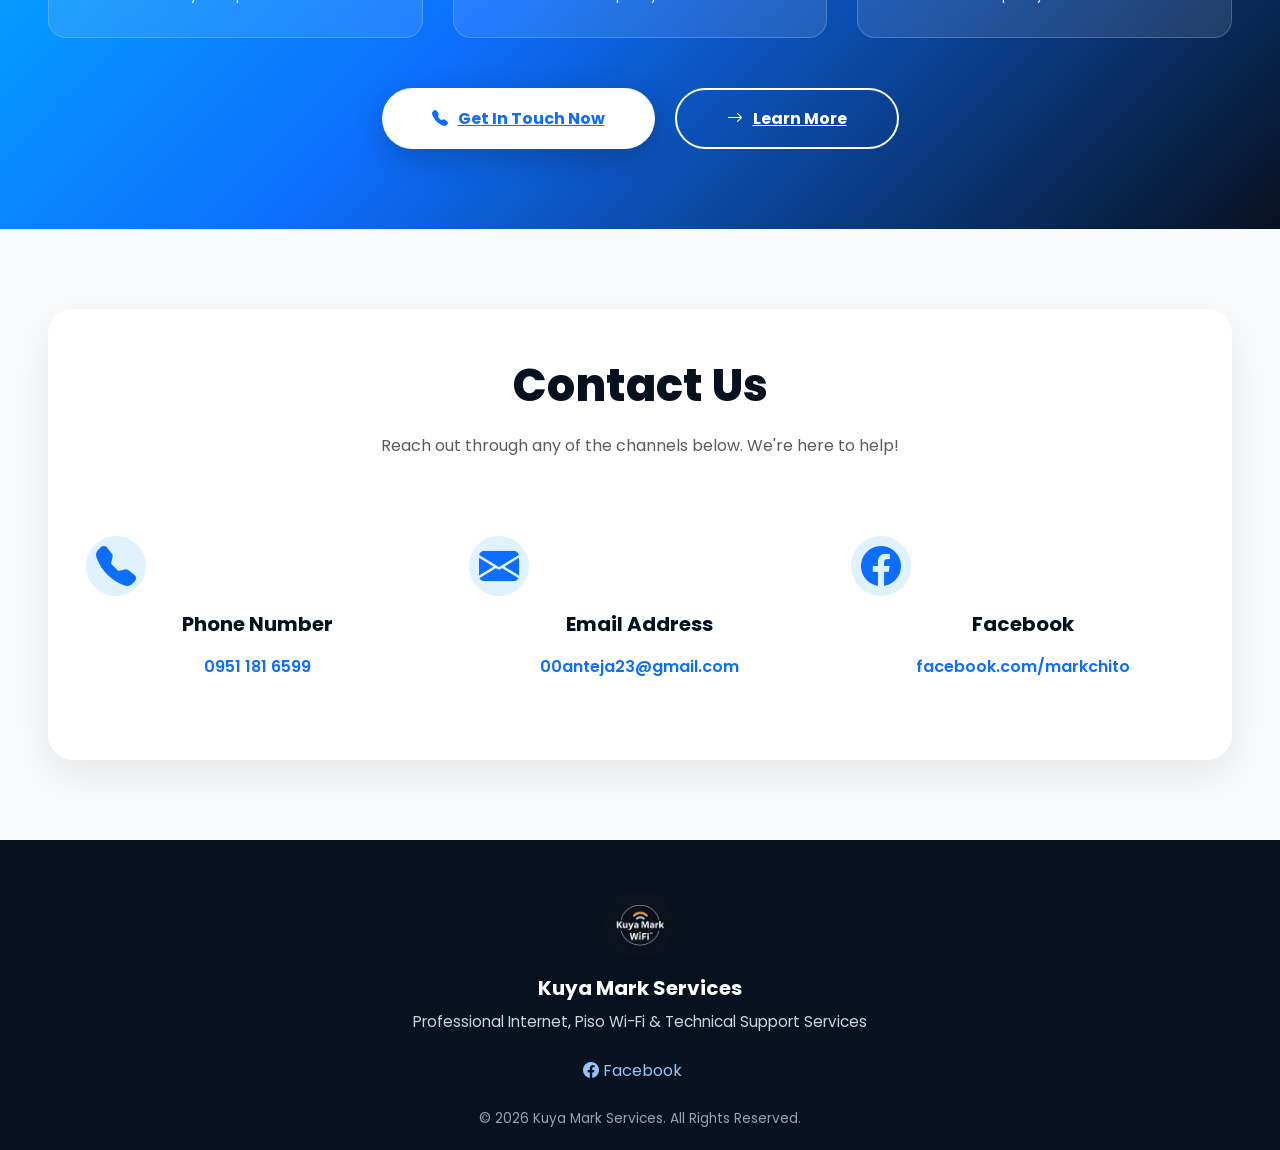
==== commit 8b618e45: "+" ====
--- a/index.html
+++ b/index.html
@@ -859,7 +859,7 @@
         <div class="container-fluid px-3 px-md-5">
             <a class="navbar-brand d-flex align-items-center" href="#" title="Kuya Mark Wi-Fi">
                 <img src="logo.png" alt="Kuya Mark Wi-Fi Logo" class="me-2 rounded-circle">
-                <span>Kuya Mark</span>
+                <span>Kuya Mark Wi-Fi</span>
             </a>
 
             <button class="navbar-toggler" type="button" data-bs-toggle="collapse" data-bs-target="#menu" aria-controls="menu" aria-expanded="false" aria-label="Toggle navigation">
@@ -883,7 +883,7 @@
     </nav>
 
     <!-- HERO -->
-    <section class="hero">
+    <section class="hero mt-5 mt-md-0">
         <div class="container-fluid px-3 px-md-5 hero-content">
             <img src="logo.png" class="hero-logo rounded-circle" alt="Kuya Mark Wi-Fi Logo">
 
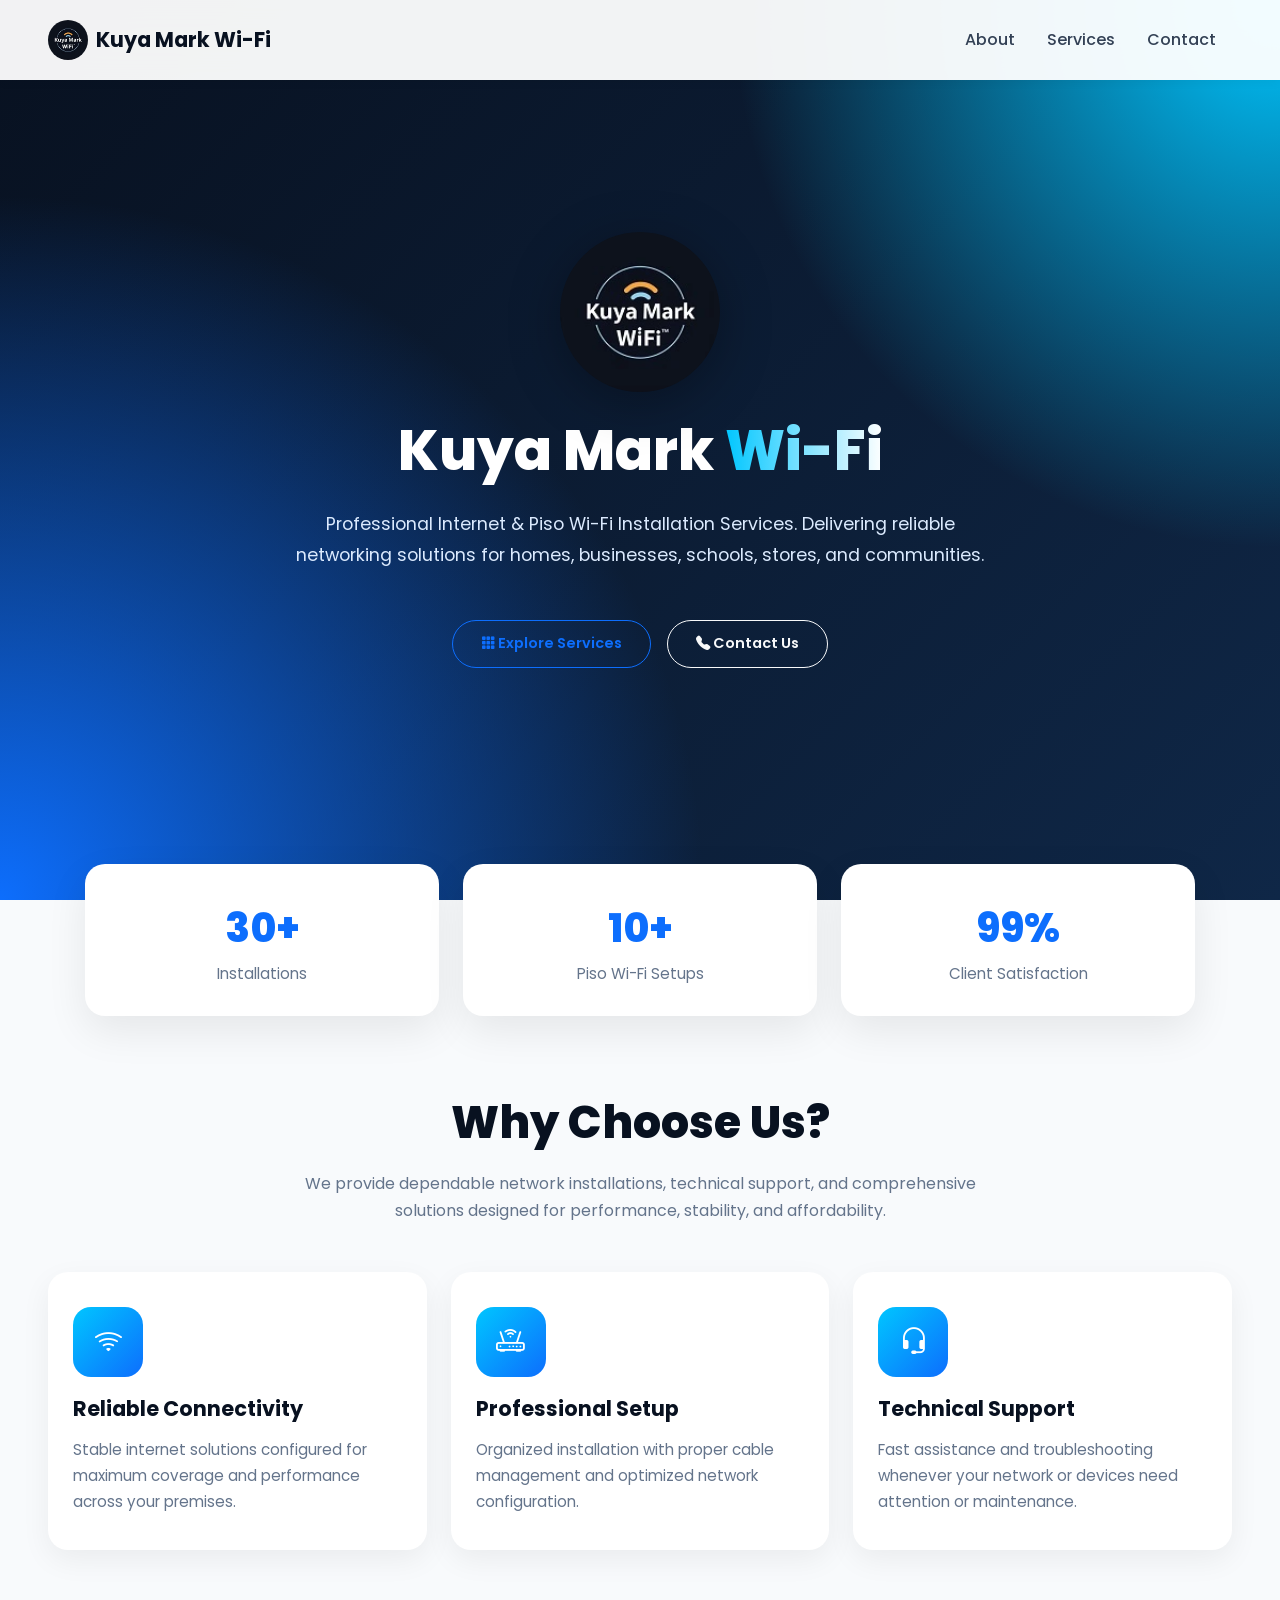
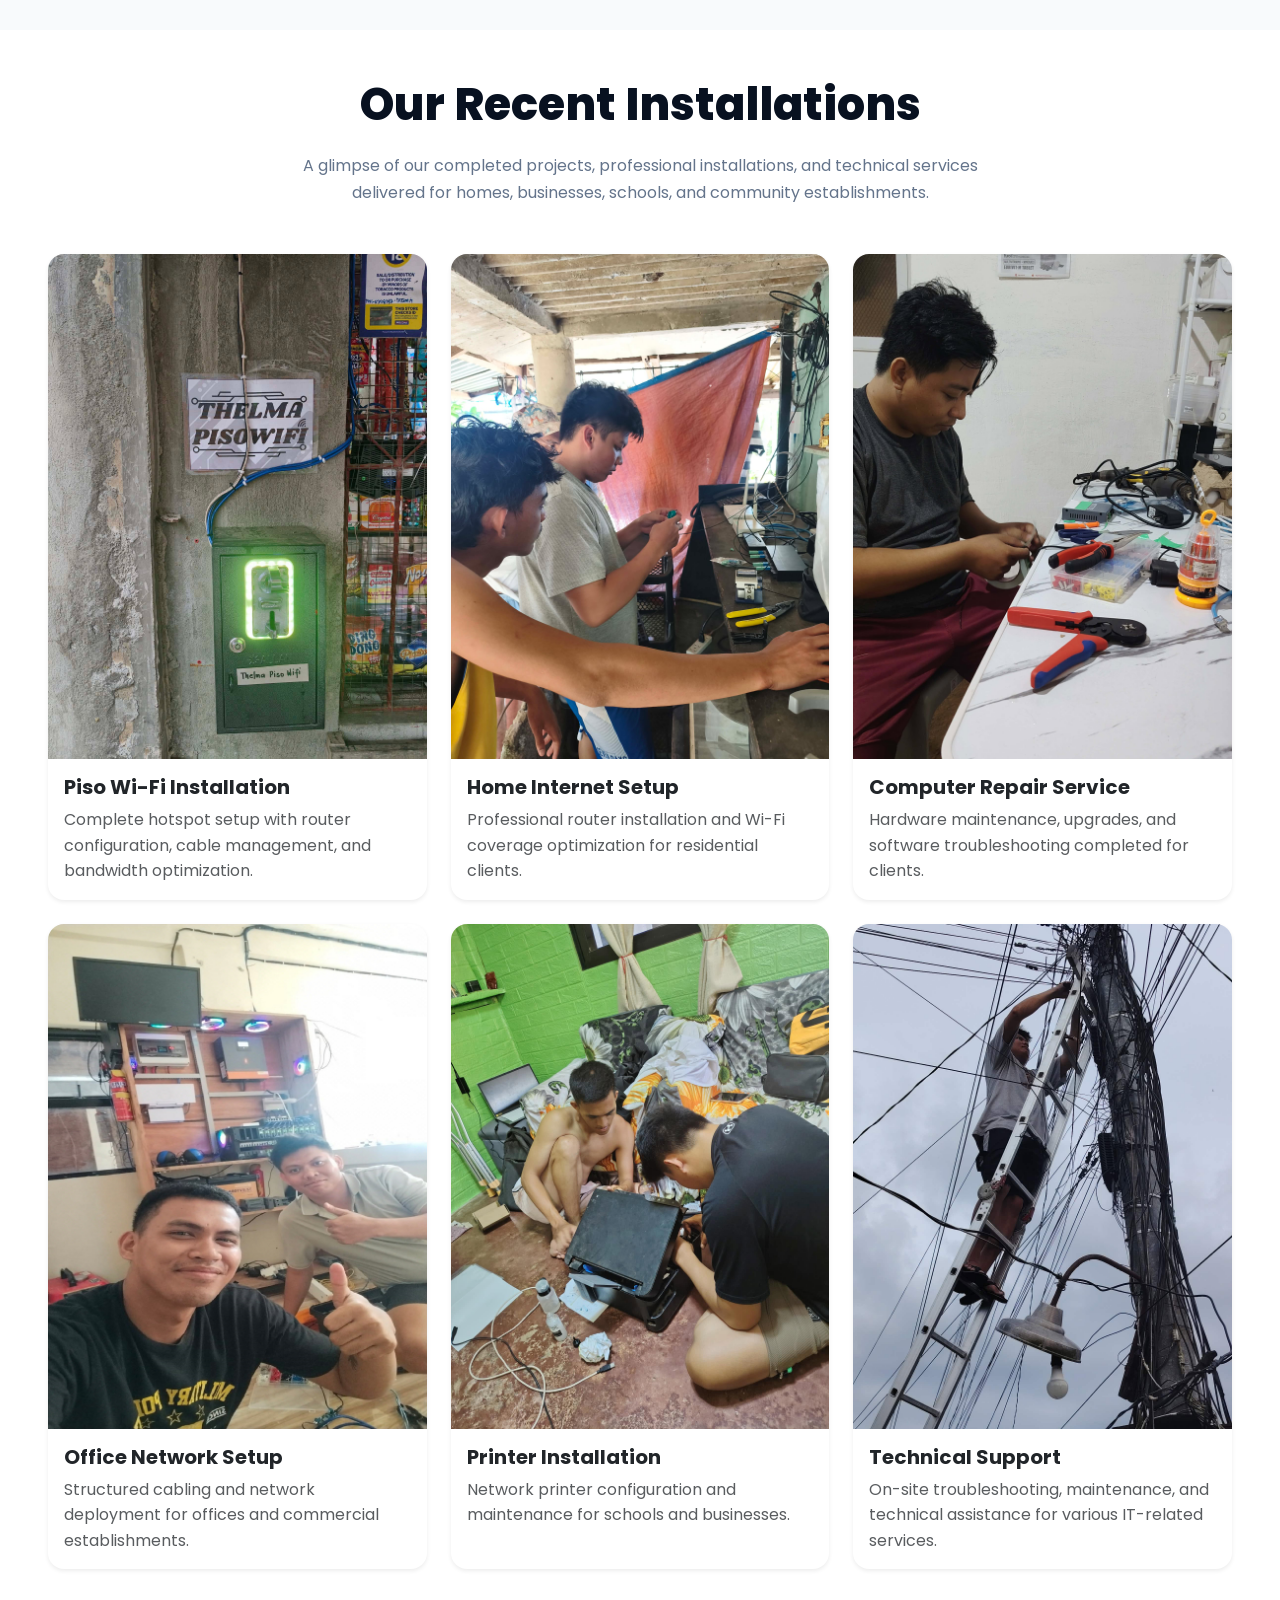
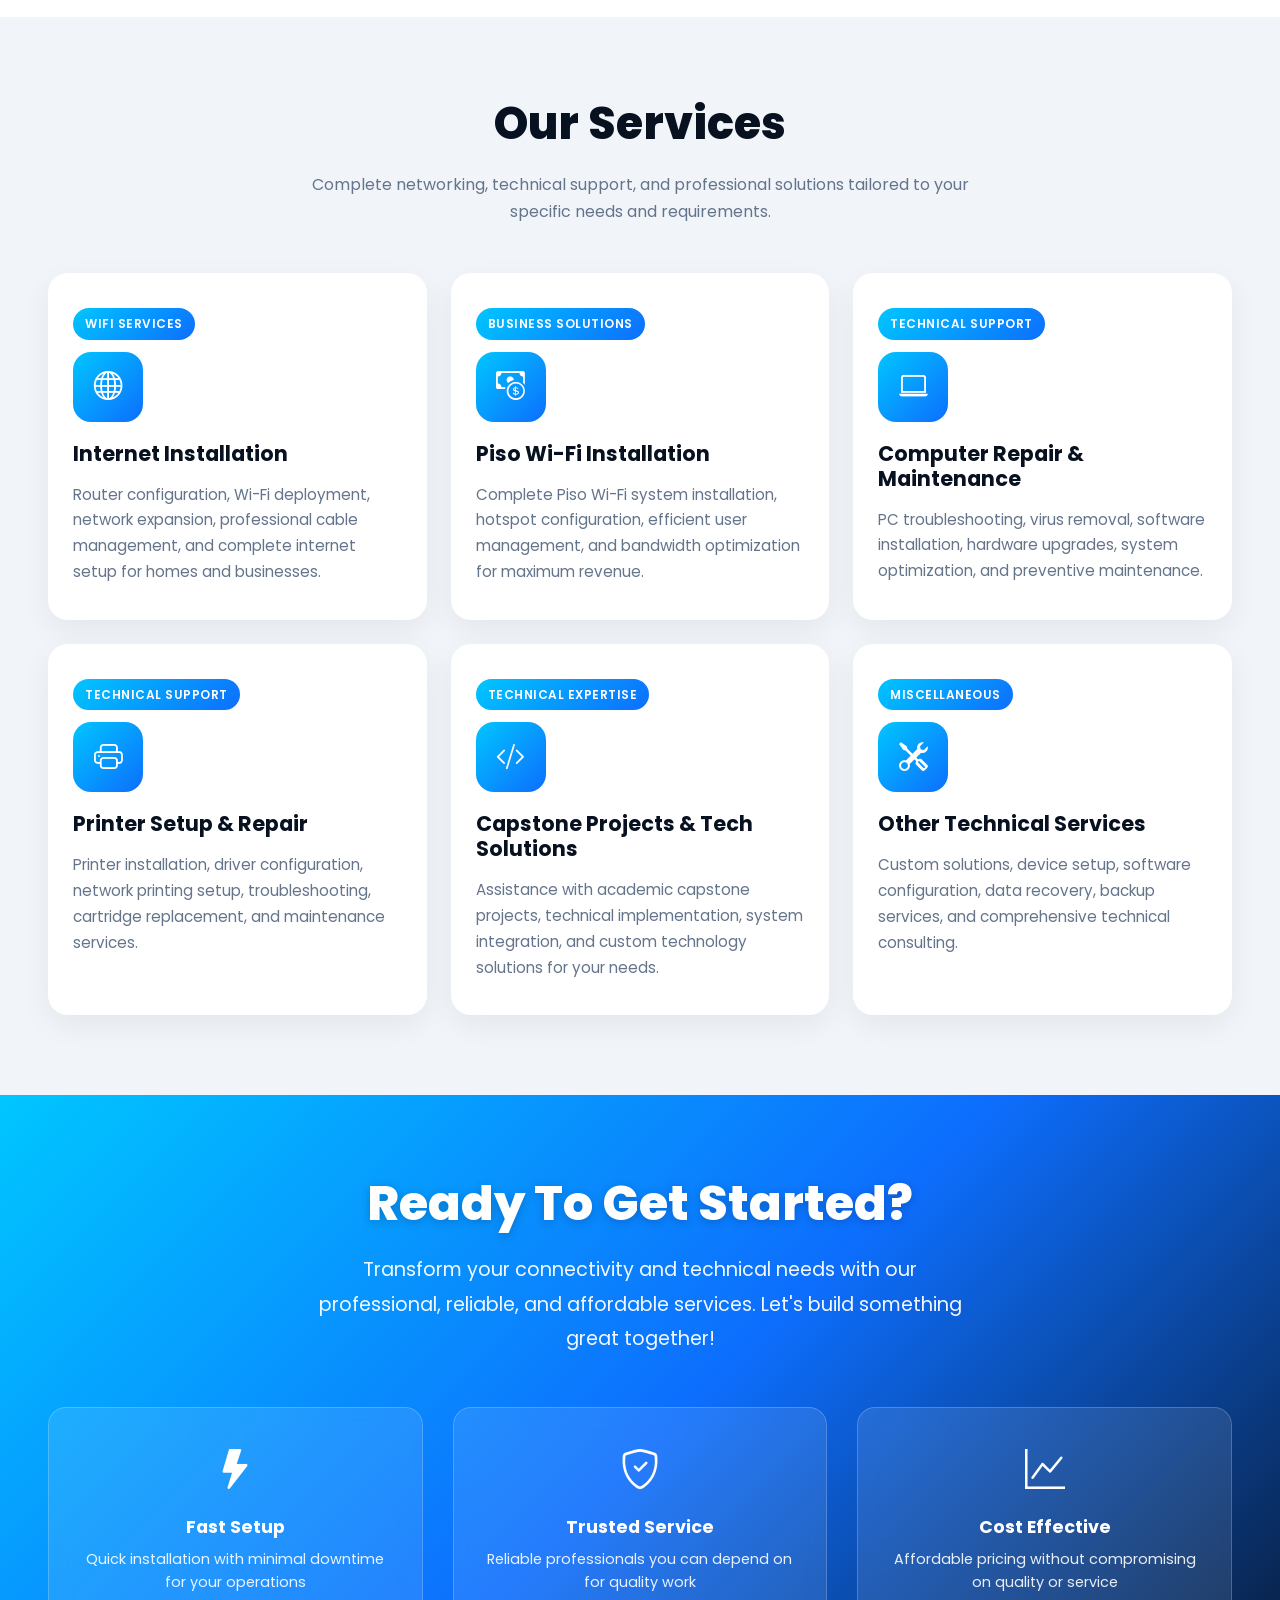
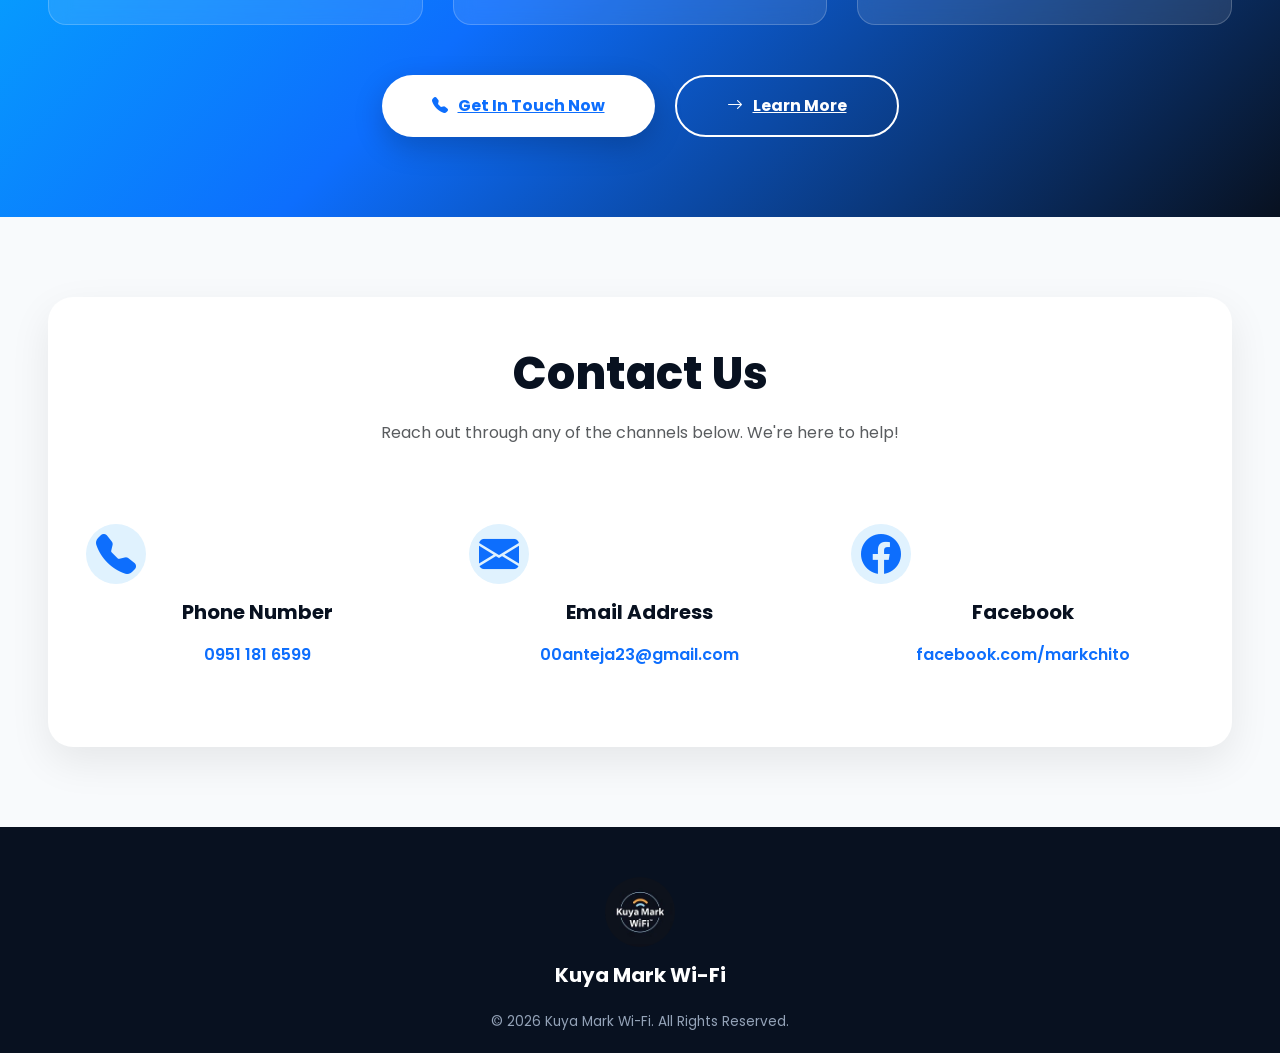
==== commit c6ff54a4: "06-07-2026" ====
--- a/index.html
+++ b/index.html
@@ -1001,6 +1001,107 @@
         </div>
     </section>
 
+    <!-- PROJECT GALLERY -->
+    <section id="gallery" class="py-5 bg-white">
+        <div class="container-fluid px-3 px-md-5">
+
+            <div class="text-center mb-5 reveal">
+                <h2 class="section-title">
+                    Our Recent Installations
+                </h2>
+
+                <p class="section-subtitle">
+                    A glimpse of our completed projects, professional installations,
+                    and technical services delivered for homes, businesses, schools,
+                    and community establishments.
+                </p>
+            </div>
+
+            <div class="row g-4">
+
+                <div class="col-md-6 col-lg-4 reveal">
+                    <div class="card border-0 shadow-sm rounded-4 overflow-hidden h-100">
+                        <img src="images/install1.jpg" class="img-fluid" alt="Piso WiFi Installation">
+                        <div class="card-body">
+                            <h5 class="fw-bold">Piso Wi-Fi Installation</h5>
+                            <p class="text-muted mb-0">
+                                Complete hotspot setup with router configuration,
+                                cable management, and bandwidth optimization.
+                            </p>
+                        </div>
+                    </div>
+                </div>
+
+                <div class="col-md-6 col-lg-4 reveal">
+                    <div class="card border-0 shadow-sm rounded-4 overflow-hidden h-100">
+                        <img src="images/install2.jpg" class="img-fluid" alt="Internet Installation">
+                        <div class="card-body">
+                            <h5 class="fw-bold">Home Internet Setup</h5>
+                            <p class="text-muted mb-0">
+                                Professional router installation and Wi-Fi coverage
+                                optimization for residential clients.
+                            </p>
+                        </div>
+                    </div>
+                </div>
+
+                <div class="col-md-6 col-lg-4 reveal">
+                    <div class="card border-0 shadow-sm rounded-4 overflow-hidden h-100">
+                        <img src="images/install3.jpg" class="img-fluid" alt="Computer Repair">
+                        <div class="card-body">
+                            <h5 class="fw-bold">Computer Repair Service</h5>
+                            <p class="text-muted mb-0">
+                                Hardware maintenance, upgrades, and software
+                                troubleshooting completed for clients.
+                            </p>
+                        </div>
+                    </div>
+                </div>
+
+                <div class="col-md-6 col-lg-4 reveal">
+                    <div class="card border-0 shadow-sm rounded-4 overflow-hidden h-100">
+                        <img src="images/install4.jpg?v=1.0.1" class="img-fluid" alt="Network Installation">
+                        <div class="card-body">
+                            <h5 class="fw-bold">Office Network Setup</h5>
+                            <p class="text-muted mb-0">
+                                Structured cabling and network deployment for
+                                offices and commercial establishments.
+                            </p>
+                        </div>
+                    </div>
+                </div>
+
+                <div class="col-md-6 col-lg-4 reveal">
+                    <div class="card border-0 shadow-sm rounded-4 overflow-hidden h-100">
+                        <img src="images/install5.jpg" class="img-fluid" alt="Printer Installation">
+                        <div class="card-body">
+                            <h5 class="fw-bold">Printer Installation</h5>
+                            <p class="text-muted mb-0">
+                                Network printer configuration and maintenance for
+                                schools and businesses.
+                            </p>
+                        </div>
+                    </div>
+                </div>
+
+                <div class="col-md-6 col-lg-4 reveal">
+                    <div class="card border-0 shadow-sm rounded-4 overflow-hidden h-100">
+                        <img src="images/install6.jpg" class="img-fluid" alt="Technical Services">
+                        <div class="card-body">
+                            <h5 class="fw-bold">Technical Support</h5>
+                            <p class="text-muted mb-0">
+                                On-site troubleshooting, maintenance, and technical
+                                assistance for various IT-related services.
+                            </p>
+                        </div>
+                    </div>
+                </div>
+
+            </div>
+
+        </div>
+    </section>
+
     <!-- SERVICES -->
     <section id="services" style="background:#f1f5f9;">
         <div class="container-fluid px-3 px-md-5">
@@ -1230,20 +1331,10 @@
             <div class="text-center">
                 <img src="logo.png" alt="Logo" height="70" class="mb-3 rounded-circle">
 
-                <h5>Kuya Mark Services</h5>
-
-                <p>
-                    Professional Internet, Piso Wi-Fi & Technical Support Services
-                </p>
-
-                <div class="mt-4">
-                    <a href="https://www.facebook.com/markchito" target="_blank" rel="noopener noreferrer" title="Facebook" class="me-3">
-                        <i class="bi bi-facebook"></i> Facebook
-                    </a>
-                </div>
+                <h5>Kuya Mark Wi-Fi</h5>
 
                 <p class="mb-0 mt-4" style="font-size: 0.85rem; color: #94a3b8;">
-                    © 2026 Kuya Mark Services. All Rights Reserved.
+                    © 2026 Kuya Mark Wi-Fi. All Rights Reserved.
                 </p>
             </div>
         </div>
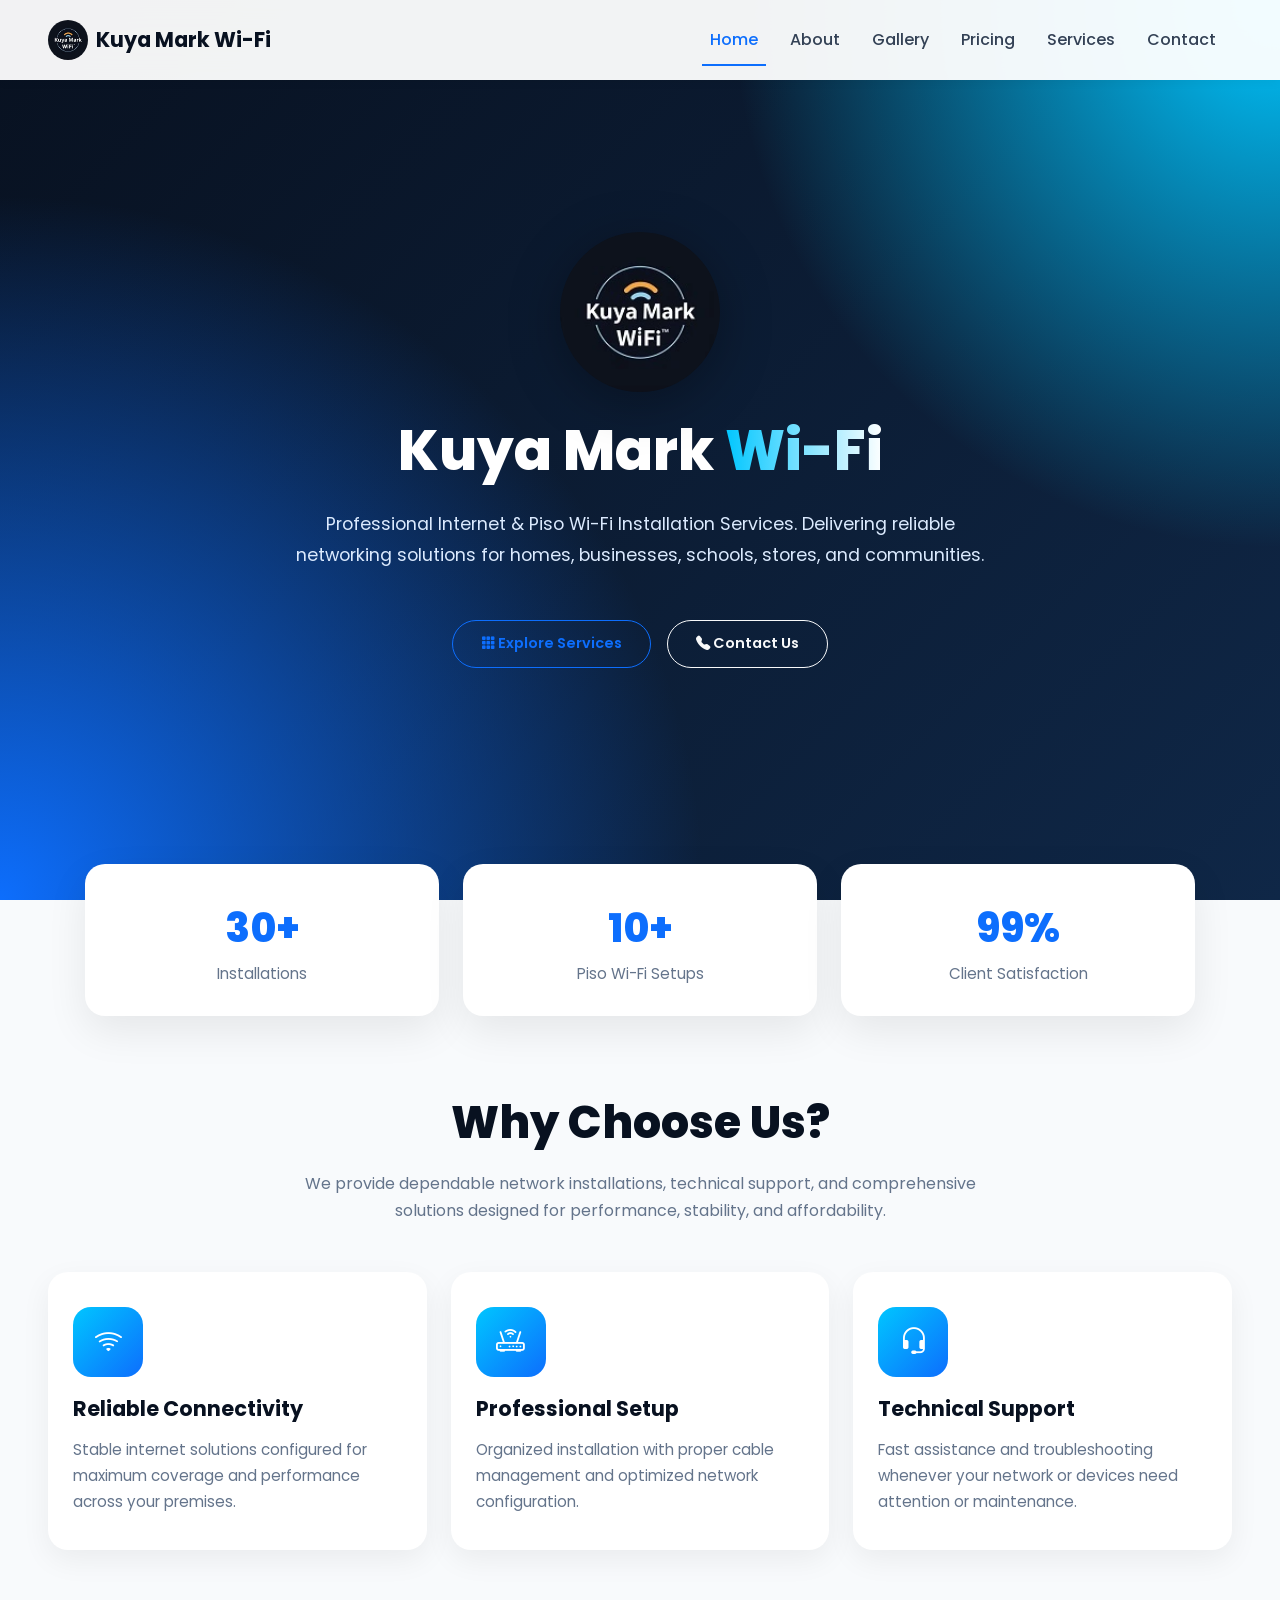
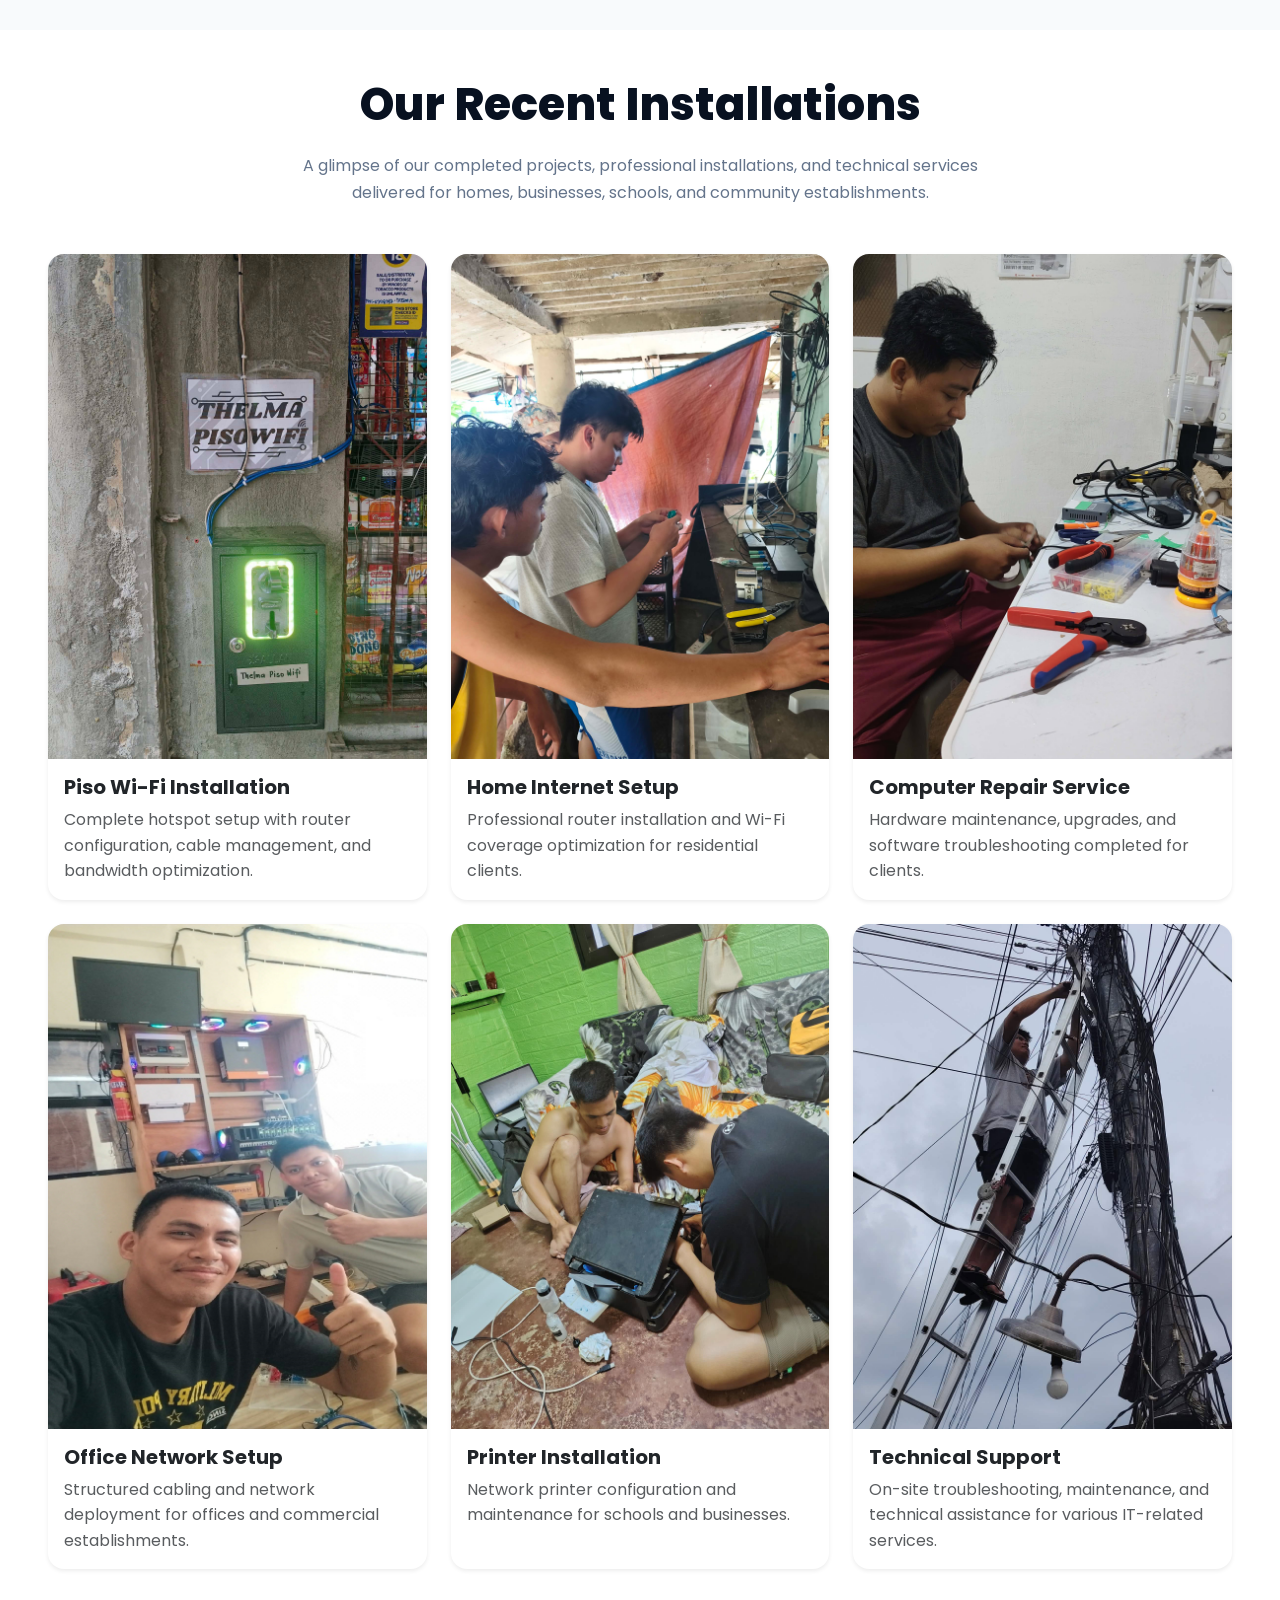
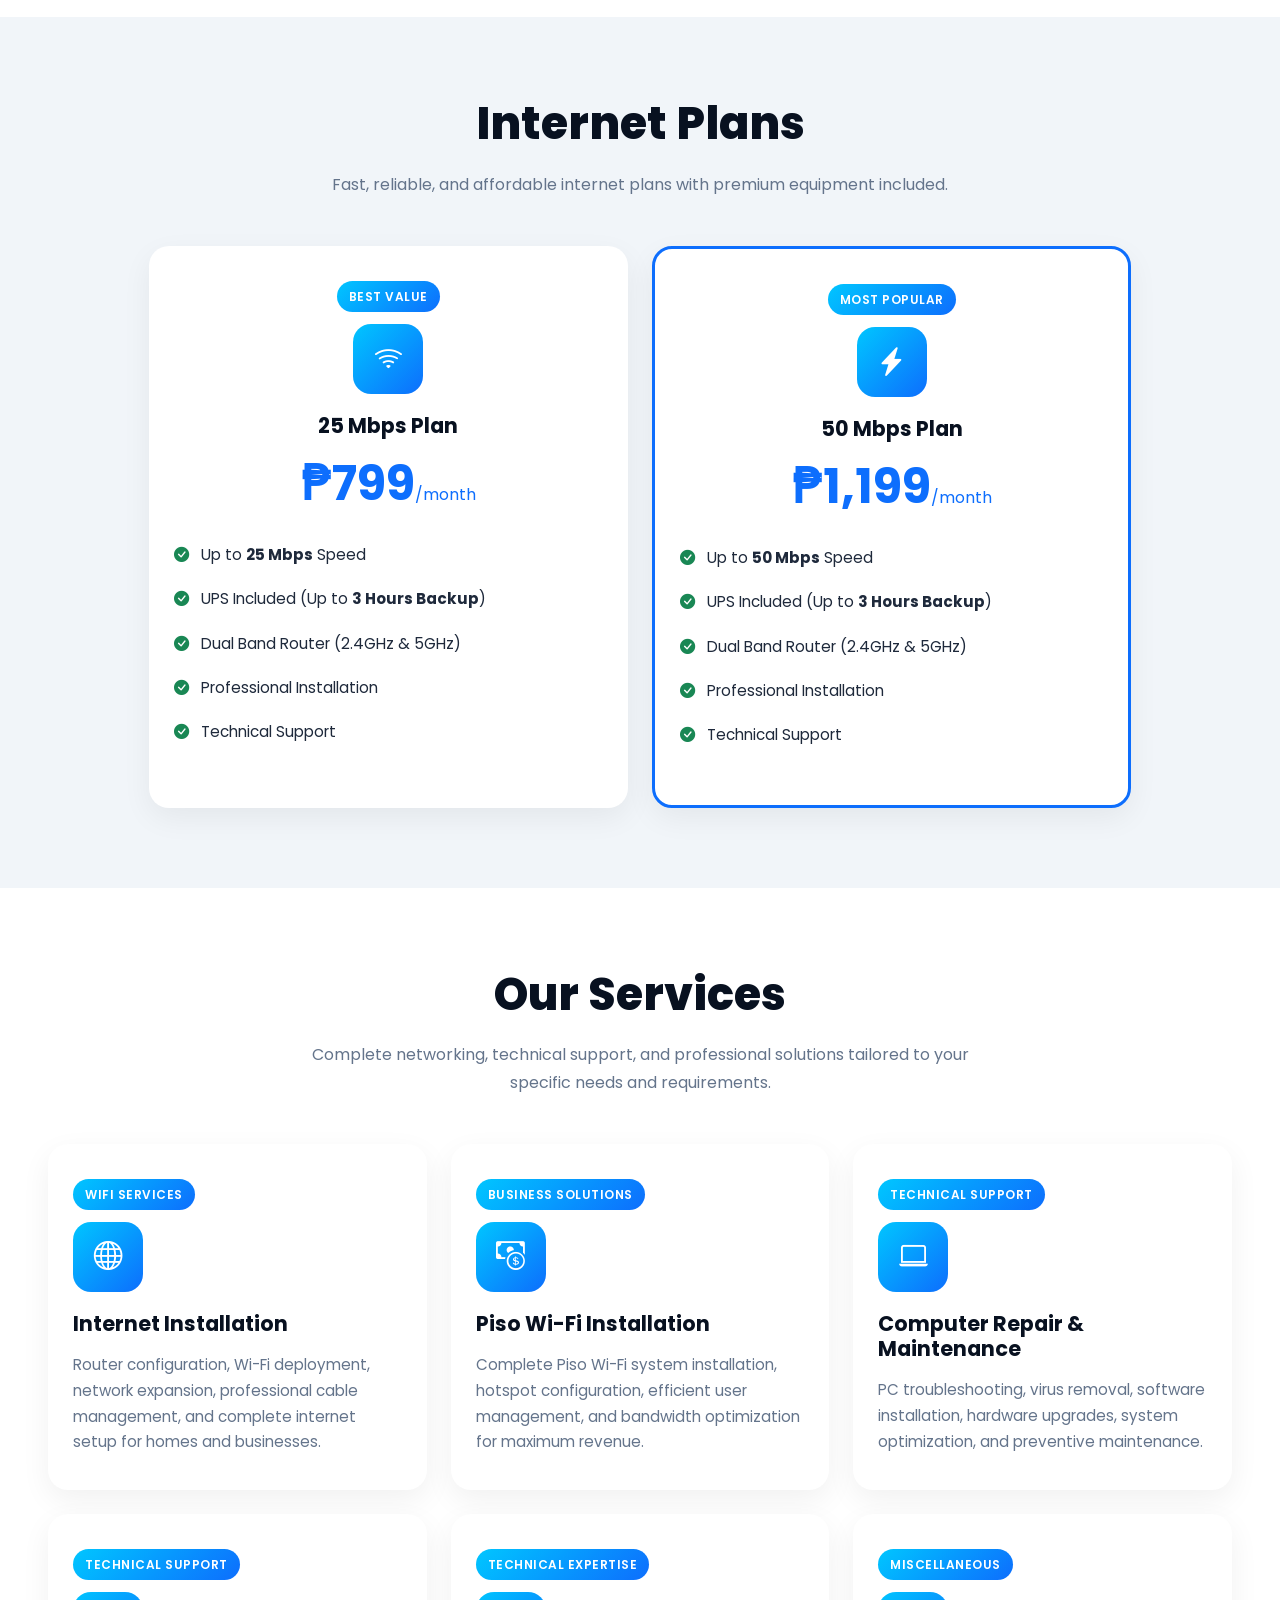
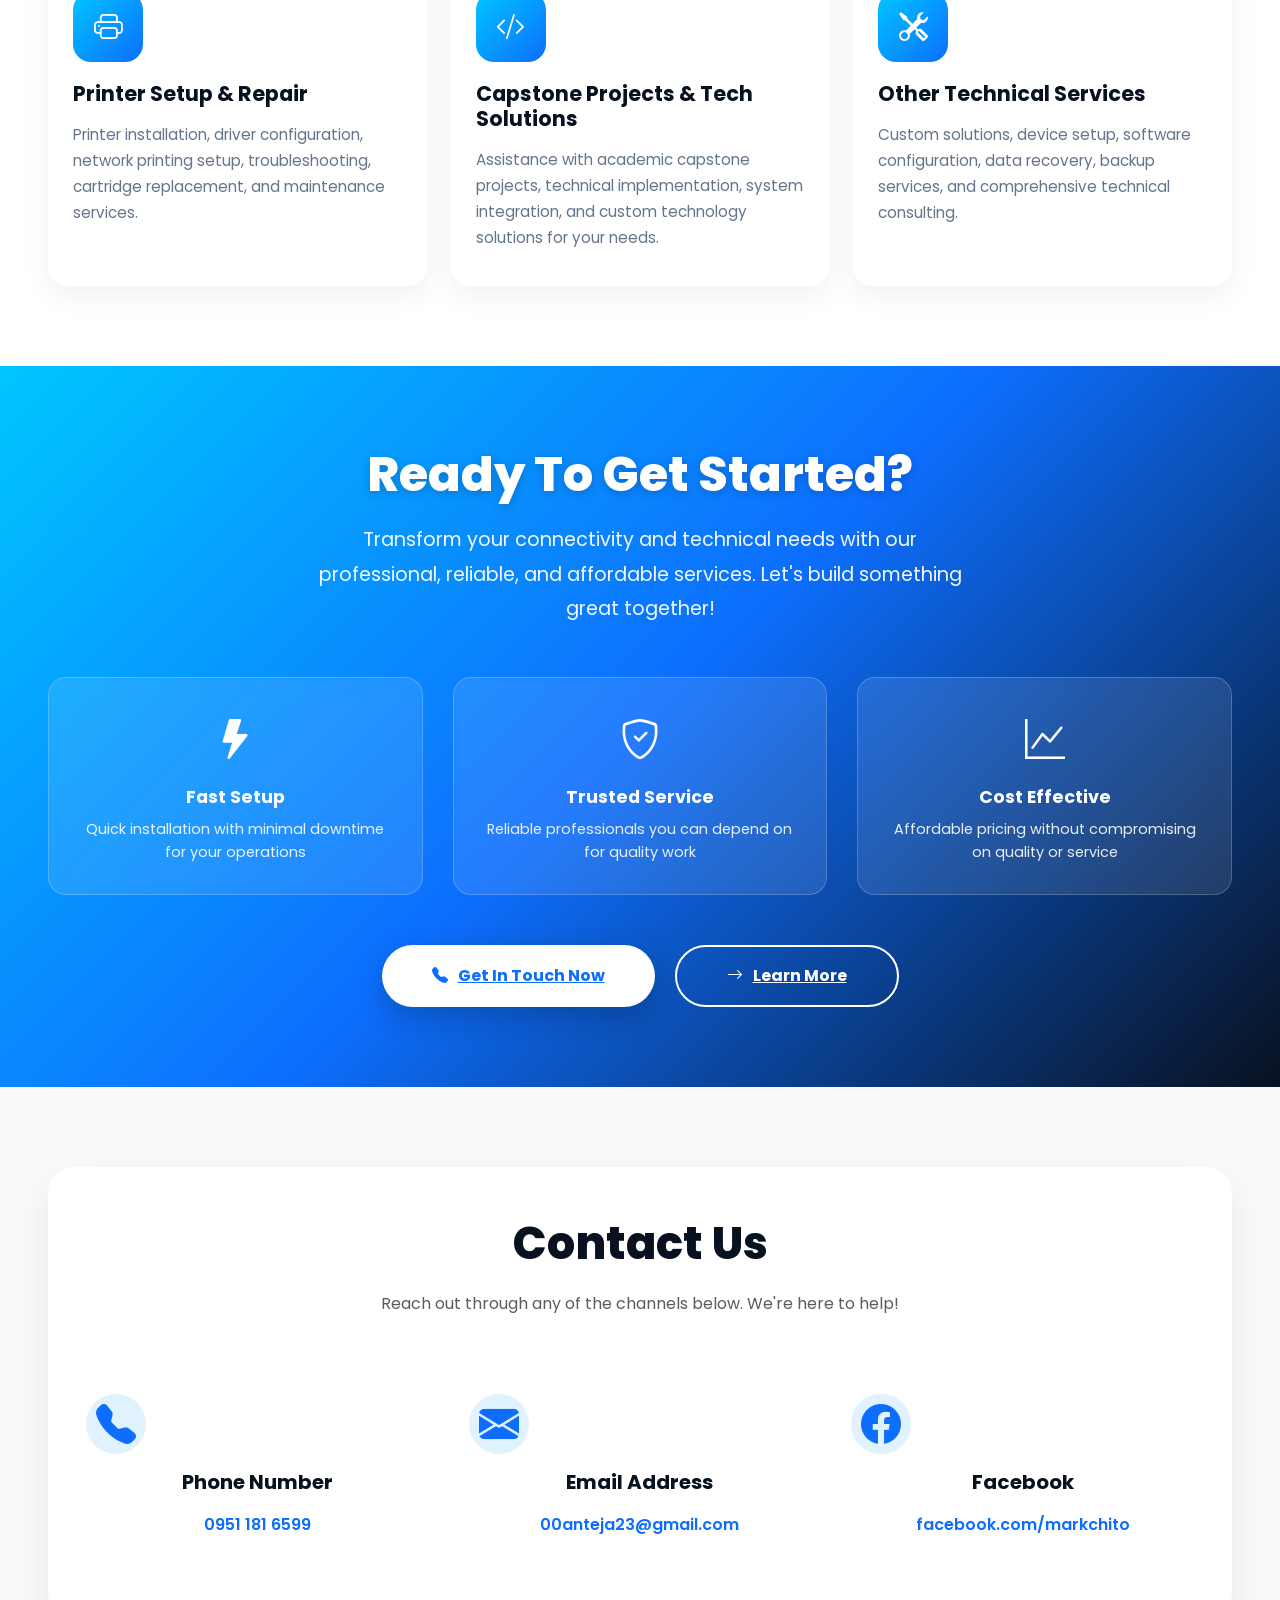
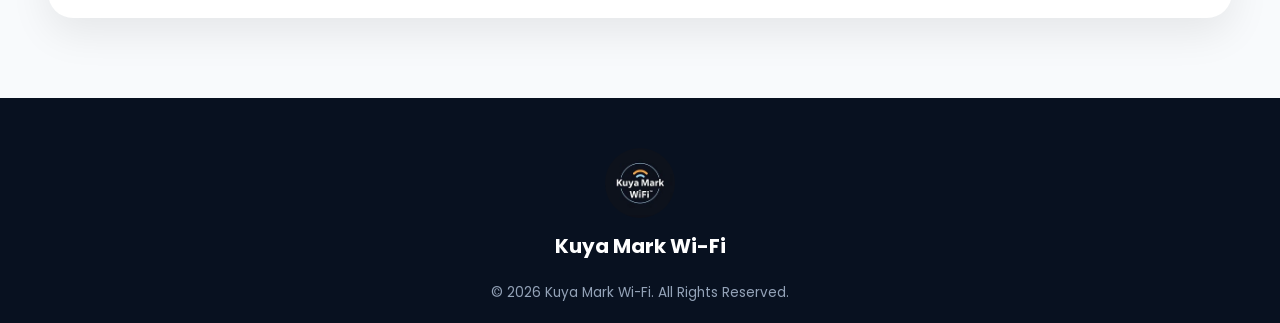
==== commit 5e69837e: "06-14-2026" ====
--- a/index.html
+++ b/index.html
@@ -23,833 +23,7 @@
 
     <!-- Bootstrap Icons -->
     <link href="https://cdn.jsdelivr.net/npm/bootstrap-icons@1.11.3/font/bootstrap-icons.min.css" rel="stylesheet">
-
-    <style>
-        :root {
-            --primary: #0d6efd;
-            --secondary: #00c6ff;
-            --dark: #081120;
-            --light: #f8fafc;
-            --success: #10b981;
-            --danger: #ef4444;
-            --warning: #f59e0b;
-        }
-
-        * {
-            margin: 0;
-            padding: 0;
-            box-sizing: border-box;
-        }
-
-        html {
-            scroll-behavior: smooth;
-        }
-
-        body {
-            font-family: 'Poppins', sans-serif;
-            overflow-x: hidden;
-            background: #f8fafc;
-            color: #1e293b;
-            line-height: 1.6;
-        }
-
-        /* NAVBAR */
-        .navbar {
-            padding: 15px 0;
-            transition: .4s;
-            background: rgba(255, 255, 255, .95);
-            backdrop-filter: blur(15px);
-            box-shadow: 0 2px 10px rgba(0, 0, 0, .05);
-        }
-
-        .navbar.scrolled {
-            box-shadow: 0 10px 30px rgba(0, 0, 0, .1);
-            padding: 12px 0;
-        }
-
-        .navbar-brand {
-            font-weight: 700;
-            font-size: 1.3rem;
-            color: var(--dark) !important;
-        }
-
-        .navbar-brand img {
-            height: 40px;
-            margin-right: 10px;
-        }
-
-        .nav-link {
-            font-weight: 500;
-            color: #334155 !important;
-            margin: 0 8px;
-            position: relative;
-            transition: .3s;
-        }
-
-        .nav-link::after {
-            content: '';
-            position: absolute;
-            bottom: -5px;
-            left: 0;
-            width: 0;
-            height: 2px;
-            background: var(--primary);
-            transition: width .3s;
-        }
-
-        .nav-link:hover::after {
-            width: 100%;
-        }
-
-        .navbar-toggler {
-            border: none;
-            padding: 5px 0;
-        }
-
-        .navbar-toggler:focus {
-            box-shadow: none;
-            outline: 2px solid var(--primary);
-        }
-
-        /* HERO */
-        .hero {
-            min-height: 100vh;
-            display: flex;
-            align-items: center;
-            justify-content: center;
-            position: relative;
-            overflow: hidden;
-            padding-top: 80px;
-            background:
-                radial-gradient(circle at top right, #00c6ff 0%, transparent 35%),
-                radial-gradient(circle at bottom left, #0d6efd 0%, transparent 45%),
-                linear-gradient(135deg, #081120, #0f2747);
-        }
-
-        .hero::before {
-            content: '';
-            position: absolute;
-            inset: 0;
-            background: url("https://www.transparenttextures.com/patterns/cubes.png");
-            opacity: .08;
-        }
-
-        .hero-content {
-            position: relative;
-            z-index: 2;
-            text-align: center;
-        }
-
-        .hero-logo {
-            width: 160px;
-            margin-bottom: 25px;
-            filter: drop-shadow(0 10px 25px rgba(0, 0, 0, .3));
-            animation: float 3s ease-in-out infinite;
-        }
-
-        @keyframes float {
-
-            0%,
-            100% {
-                transform: translateY(0px);
-            }
-
-            50% {
-                transform: translateY(-10px);
-            }
-        }
-
-        .hero h1 {
-            font-size: 3.5rem;
-            font-weight: 800;
-            color: white;
-            line-height: 1.2;
-            word-break: break-word;
-        }
-
-        .gradient-text {
-            background: linear-gradient(90deg, #00c6ff, #ffffff);
-            -webkit-background-clip: text;
-            -webkit-text-fill-color: transparent;
-            background-clip: text;
-        }
-
-        .hero p {
-            color: #dbeafe;
-            font-size: 1.1rem;
-            max-width: 700px;
-            margin: 20px auto 30px;
-            line-height: 1.8;
-        }
-
-        .btn-brand {
-            background: linear-gradient(135deg, #00c6ff, #0d6efd);
-            border: none;
-            color: white;
-            border-radius: 50px;
-            padding: 13px 32px;
-            font-weight: 600;
-            font-size: 0.95rem;
-            transition: .3s;
-            display: inline-flex;
-            align-items: center;
-            gap: 8px;
-        }
-
-        .btn-brand:hover {
-            transform: translateY(-3px);
-            color: white;
-            box-shadow: 0 15px 35px rgba(0, 198, 255, .3);
-        }
-
-        .btn-hero {
-            padding: 12px 28px !important;
-            font-size: 0.9rem !important;
-        }
-
-        /* STATS */
-        .stats {
-            margin-top: -60px;
-            position: relative;
-            z-index: 10;
-            padding: 0 15px;
-        }
-
-        .stat-card {
-            background: white;
-            border-radius: 20px;
-            padding: 30px 20px;
-            text-align: center;
-            box-shadow: 0 15px 40px rgba(0, 0, 0, .08);
-            transition: .3s;
-        }
-
-        .stat-card:hover {
-            transform: translateY(-5px);
-            box-shadow: 0 20px 50px rgba(0, 0, 0, .12);
-        }
-
-        .stat-card h2 {
-            color: var(--primary);
-            font-weight: 800;
-            font-size: 2.5rem;
-            margin: 10px 0;
-        }
-
-        .stat-card p {
-            color: #64748b;
-            font-size: 0.95rem;
-            margin: 0;
-        }
-
-        /* SECTIONS */
-        section {
-            padding: 80px 0;
-        }
-
-        @media(max-width:768px) {
-            section {
-                padding: 60px 0;
-            }
-        }
-
-        .section-title {
-            font-size: 2.8rem;
-            font-weight: 800;
-            margin-bottom: 20px;
-            color: #081120;
-        }
-
-        .section-subtitle {
-            color: #64748b;
-            max-width: 700px;
-            margin: auto;
-            font-size: 1rem;
-            line-height: 1.7;
-        }
-
-        /* CARDS */
-        .service-card,
-        .feature-card {
-            background: white;
-            border: none;
-            border-radius: 20px;
-            padding: 35px 25px;
-            height: 100%;
-            transition: .4s cubic-bezier(0.4, 0, 0.2, 1);
-            box-shadow: 0 10px 30px rgba(0, 0, 0, .06);
-            position: relative;
-            overflow: hidden;
-        }
-
-        .service-card::before,
-        .feature-card::before {
-            content: '';
-            position: absolute;
-            top: 0;
-            left: -100%;
-            width: 100%;
-            height: 100%;
-            background: linear-gradient(135deg, #00c6ff15, #0d6efd15);
-            transition: left .4s;
-            z-index: 0;
-        }
-
-        .service-card:hover::before,
-        .feature-card:hover::before {
-            left: 100%;
-        }
-
-        .service-card:hover,
-        .feature-card:hover {
-            transform: translateY(-10px);
-            box-shadow: 0 20px 50px rgba(0, 0, 0, .1);
-        }
-
-        .service-card>*,
-        .feature-card>* {
-            position: relative;
-            z-index: 1;
-        }
-
-        .icon-box {
-            width: 70px;
-            height: 70px;
-            border-radius: 18px;
-            background: linear-gradient(135deg, #00c6ff, #0d6efd);
-            display: flex;
-            align-items: center;
-            justify-content: center;
-            color: white;
-            font-size: 1.8rem;
-            margin-bottom: 20px;
-            transition: .3s;
-        }
-
-        /* Gradient variations for different service cards */
-        .service-card:nth-child(1) .icon-box {
-            background: linear-gradient(135deg, #00c6ff, #0d6efd);
-        }
-
-        .service-card:nth-child(2) .icon-box {
-            background: linear-gradient(135deg, #f59e0b, #f97316);
-        }
-
-        .service-card:nth-child(3) .icon-box {
-            background: linear-gradient(135deg, #10b981, #14b8a6);
-        }
-
-        .service-card:nth-child(4) .icon-box {
-            background: linear-gradient(135deg, #8b5cf6, #7c3aed);
-        }
-
-        .service-card:nth-child(5) .icon-box {
-            background: linear-gradient(135deg, #ec4899, #f43f5e);
-        }
-
-        .service-card:nth-child(6) .icon-box {
-            background: linear-gradient(135deg, #06b6d4, #0891b2);
-        }
-
-        .service-card:hover .icon-box,
-        .feature-card:hover .icon-box {
-            transform: scale(1.1) rotate(5deg);
-        }
-
-        .service-card h4,
-        .feature-card h4 {
-            font-weight: 700;
-            color: #081120;
-            margin-bottom: 15px;
-            font-size: 1.3rem;
-        }
-
-        .service-card p,
-        .feature-card p {
-            color: #64748b;
-            font-size: 0.95rem;
-            line-height: 1.7;
-            margin: 0;
-        }
-
-        /* CONTACT */
-        .contact-box {
-            background: white;
-            border-radius: 25px;
-            padding: 50px 30px;
-            box-shadow: 0 15px 40px rgba(0, 0, 0, .08);
-        }
-
-        .contact-item {
-            padding: 30px 20px;
-            transition: .3s;
-            border-radius: 15px;
-        }
-
-        .contact-item:hover {
-            background: #f1f5f9;
-        }
-
-        .contact-item i {
-            font-size: 2.5rem;
-            color: var(--primary);
-            display: inline-block;
-            width: 60px;
-            height: 60px;
-            background: #e0f2fe;
-            border-radius: 50%;
-            display: flex;
-            align-items: center;
-            justify-content: center;
-            transition: .3s;
-        }
-
-        .contact-item:hover i {
-            background: var(--primary);
-            color: white;
-            transform: scale(1.1);
-        }
-
-        .contact-item h5 {
-            margin-top: 20px;
-            font-weight: 700;
-            color: #081120;
-        }
-
-        .contact-item a {
-            text-decoration: none;
-            color: var(--primary);
-            font-weight: 600;
-            transition: .3s;
-            display: inline-block;
-            margin-top: 10px;
-        }
-
-        .contact-item a:hover {
-            color: var(--dark);
-            text-decoration: underline;
-        }
-
-        /* CTA SECTION - IMPROVED */
-        .cta-section {
-            position: relative;
-            padding: 80px 0;
-            overflow: hidden;
-        }
-
-        .cta-section::before {
-            content: '';
-            position: absolute;
-            inset: 0;
-            background: linear-gradient(135deg, #00c6ff 0%, #0d6efd 50%, #081120 100%);
-            z-index: 0;
-        }
-
-        .cta-section::after {
-            content: '';
-            position: absolute;
-            inset: 0;
-            background: url("https://www.transparenttextures.com/patterns/cubes.png");
-            opacity: .05;
-            z-index: 1;
-        }
-
-        .cta-content {
-            position: relative;
-            z-index: 2;
-        }
-
-        .cta-header {
-            text-align: center;
-            color: white;
-            margin-bottom: 50px;
-        }
-
-        .cta-header h2 {
-            font-size: 3rem;
-            font-weight: 800;
-            line-height: 1.2;
-            margin-bottom: 20px;
-            text-shadow: 0 2px 10px rgba(0, 0, 0, .2);
-        }
-
-        .cta-header p {
-            font-size: 1.2rem;
-            max-width: 650px;
-            margin: 0 auto;
-            opacity: 0.95;
-            line-height: 1.8;
-        }
-
-        .cta-features {
-            display: grid;
-            grid-template-columns: repeat(auto-fit, minmax(250px, 1fr));
-            gap: 30px;
-            margin-top: 50px;
-            margin-bottom: 50px;
-        }
-
-        .cta-feature-item {
-            background: rgba(255, 255, 255, .1);
-            backdrop-filter: blur(10px);
-            border: 1px solid rgba(255, 255, 255, .2);
-            border-radius: 18px;
-            padding: 30px 25px;
-            text-align: center;
-            color: white;
-            transition: .4s cubic-bezier(0.4, 0, 0.2, 1);
-        }
-
-        .cta-feature-item:hover {
-            background: rgba(255, 255, 255, .15);
-            transform: translateY(-8px);
-            border-color: rgba(255, 255, 255, .4);
-            box-shadow: 0 20px 40px rgba(0, 0, 0, .2);
-        }
-
-        .cta-feature-item i {
-            font-size: 2.5rem;
-            margin-bottom: 15px;
-            display: block;
-        }
-
-        .cta-feature-item h5 {
-            font-weight: 700;
-            margin-bottom: 10px;
-            font-size: 1.1rem;
-        }
-
-        .cta-feature-item p {
-            font-size: 0.9rem;
-            opacity: 0.9;
-            line-height: 1.6;
-            margin: 0;
-        }
-
-        .cta-buttons {
-            display: flex;
-            gap: 20px;
-            justify-content: center;
-            flex-wrap: wrap;
-            margin-top: 50px;
-        }
-
-        .btn-cta-primary {
-            background: white;
-            color: #0d6efd;
-            font-weight: 700;
-            padding: 16px 50px;
-            border-radius: 50px;
-            transition: .3s;
-            border: none;
-            font-size: 1rem;
-            display: inline-flex;
-            align-items: center;
-            gap: 10px;
-            box-shadow: 0 10px 30px rgba(0, 0, 0, .2);
-        }
-
-        .btn-cta-primary:hover {
-            transform: translateY(-4px);
-            box-shadow: 0 15px 40px rgba(0, 0, 0, .3);
-            color: #0d6efd;
-        }
-
-        .btn-cta-secondary {
-            background: transparent;
-            color: white;
-            font-weight: 700;
-            padding: 16px 50px;
-            border-radius: 50px;
-            transition: .3s;
-            border: 2px solid white;
-            font-size: 1rem;
-            display: inline-flex;
-            align-items: center;
-            gap: 10px;
-        }
-
-        .btn-cta-secondary:hover {
-            background: white;
-            color: #0d6efd;
-            transform: translateY(-4px);
-        }
-
-        /* FOOTER */
-        footer {
-            background: #081120;
-            color: white;
-            padding: 50px 0 20px;
-        }
-
-        footer img {
-            max-width: 80px;
-            margin-bottom: 15px;
-        }
-
-        footer h5 {
-            font-weight: 700;
-            margin-bottom: 10px;
-        }
-
-        footer p {
-            color: #cbd5e1;
-            margin: 10px 0;
-            font-size: 0.95rem;
-        }
-
-        footer a {
-            color: #93c5fd;
-            text-decoration: none;
-            transition: .3s;
-        }
-
-        footer a:hover {
-            color: #dbeafe;
-            text-decoration: underline;
-        }
-
-        /* ANIMATION */
-        .reveal {
-            opacity: 0;
-            transform: translateY(40px);
-            transition: .8s cubic-bezier(0.4, 0, 0.2, 1);
-        }
-
-        .reveal.active {
-            opacity: 1;
-            transform: translateY(0);
-        }
-
-        /* SCROLL TO TOP */
-        .scroll-to-top {
-            position: fixed;
-            bottom: 100px;
-            right: 25px;
-            width: 50px;
-            height: 50px;
-            border-radius: 50%;
-            background: var(--primary);
-            color: white;
-            display: flex;
-            align-items: center;
-            justify-content: center;
-            font-size: 20px;
-            z-index: 999;
-            cursor: pointer;
-            opacity: 0;
-            visibility: hidden;
-            transition: .3s;
-            box-shadow: 0 10px 25px rgba(0, 0, 0, .2);
-        }
-
-        .scroll-to-top.show {
-            opacity: 1;
-            visibility: visible;
-        }
-
-        .scroll-to-top:hover {
-            transform: translateY(-3px);
-        }
-
-        /* SERVICE CATEGORY LABEL */
-        .service-label {
-            display: inline-block;
-            background: linear-gradient(135deg, #00c6ff, #0d6efd);
-            color: white;
-            padding: 6px 12px;
-            border-radius: 20px;
-            font-size: 0.75rem;
-            font-weight: 600;
-            margin-bottom: 12px;
-            text-transform: uppercase;
-            letter-spacing: 0.5px;
-        }
-
-        /* RESPONSIVE */
-        @media(max-width:768px) {
-            .hero {
-                padding-top: 70px;
-                min-height: auto;
-            }
-
-            .hero h1 {
-                font-size: 2.2rem;
-            }
-
-            .hero p {
-                font-size: 1rem;
-                margin: 15px auto 25px;
-            }
-
-            .btn-hero {
-                width: 100%;
-                justify-content: center;
-                margin-bottom: 10px;
-            }
-
-            .hero .d-flex {
-                flex-direction: column;
-            }
-
-            .section-title {
-                font-size: 2rem;
-            }
-
-            .hero-logo {
-                width: 130px;
-            }
-
-            .stat-card h2 {
-                font-size: 2rem;
-            }
-
-            .stats {
-                margin-top: -40px;
-                padding: 0 10px;
-            }
-
-            .stat-card {
-                padding: 25px 15px;
-            }
-
-            .service-card,
-            .feature-card {
-                padding: 30px 20px;
-            }
-
-            .icon-box {
-                width: 60px;
-                height: 60px;
-                font-size: 1.5rem;
-            }
-
-            .contact-box {
-                padding: 40px 20px;
-            }
-
-            .contact-item {
-                padding: 20px 15px;
-            }
-
-            .contact-item i {
-                width: 50px;
-                height: 50px;
-                font-size: 1.8rem;
-            }
-
-            .cta-section {
-                padding: 60px 0;
-            }
-
-            .cta-header h2 {
-                font-size: 2rem;
-            }
-
-            .cta-header p {
-                font-size: 1rem;
-            }
-
-            .cta-features {
-                grid-template-columns: 1fr;
-                gap: 20px;
-                margin-top: 40px;
-                margin-bottom: 40px;
-            }
-
-            .cta-buttons {
-                gap: 15px;
-                margin-top: 40px;
-            }
-
-            .btn-cta-primary,
-            .btn-cta-secondary {
-                padding: 14px 35px;
-                font-size: 0.95rem;
-                width: 100%;
-                justify-content: center;
-            }
-
-            footer {
-                padding: 40px 0 15px;
-            }
-
-            .scroll-to-top {
-                bottom: 90px;
-                right: 20px;
-                width: 45px;
-                height: 45px;
-                font-size: 18px;
-            }
-        }
-
-        @media(max-width:480px) {
-            .hero h1 {
-                font-size: 1.8rem;
-            }
-
-            .hero p {
-                font-size: 0.9rem;
-            }
-
-            .navbar-brand {
-                font-size: 1.1rem;
-            }
-
-            .navbar-brand img {
-                height: 35px;
-            }
-
-            .section-title {
-                font-size: 1.6rem;
-            }
-
-            .section-subtitle {
-                font-size: 0.9rem;
-            }
-
-            .service-card h4,
-            .feature-card h4 {
-                font-size: 1.1rem;
-            }
-
-            .stat-card h2 {
-                font-size: 1.8rem;
-            }
-
-            .stat-card p {
-                font-size: 0.85rem;
-            }
-
-            .cta-header h2 {
-                font-size: 1.6rem;
-            }
-
-            .cta-header p {
-                font-size: 0.9rem;
-            }
-
-            .cta-feature-item {
-                padding: 25px 20px;
-            }
-
-            .cta-feature-item i {
-                font-size: 2rem;
-            }
-
-            .cta-feature-item h5 {
-                font-size: 1rem;
-            }
-
-            .contact-item h5 {
-                font-size: 1rem;
-            }
-
-            .contact-item a {
-                font-size: 0.9rem;
-            }
-        }
-    </style>
+    <link href="index-style.css?v=1.2" rel="stylesheet">
 </head>
 
 <body>
@@ -868,22 +42,42 @@
 
             <div class="collapse navbar-collapse" id="menu">
                 <ul class="navbar-nav ms-auto">
-                    <li class="nav-item">
-                        <a class="nav-link" href="#about" onclick="closeMenu()">About</a>
-                    </li>
-                    <li class="nav-item">
-                        <a class="nav-link" href="#services" onclick="closeMenu()">Services</a>
-                    </li>
-                    <li class="nav-item">
-                        <a class="nav-link" href="#contact" onclick="closeMenu()">Contact</a>
-                    </li>
+                    <ul class="navbar-nav ms-auto">
+
+                        <li class="nav-item">
+                            <a class="nav-link" href="#home" onclick="closeMenu()">Home</a>
+                        </li>
+
+                        <li class="nav-item">
+                            <a class="nav-link" href="#about" onclick="closeMenu()">About</a>
+                        </li>
+
+                        <li class="nav-item">
+                            <a class="nav-link" href="#gallery" onclick="closeMenu()">Gallery</a>
+                        </li>
+
+                        <li class="nav-item">
+                            <a class="nav-link" href="#pricing" onclick="closeMenu()">
+                                Pricing
+                            </a>
+                        </li>
+
+                        <li class="nav-item">
+                            <a class="nav-link" href="#services" onclick="closeMenu()">Services</a>
+                        </li>
+
+                        <li class="nav-item">
+                            <a class="nav-link" href="#contact" onclick="closeMenu()">Contact</a>
+                        </li>
+
+                    </ul>
                 </ul>
             </div>
         </div>
     </nav>
 
-    <!-- HERO -->
-    <section class="hero mt-5 mt-md-0">
+    <!-- HOME -->
+    <section id="home" class="hero mt-5 mt-md-0">
         <div class="container-fluid px-3 px-md-5 hero-content">
             <img src="logo.png" class="hero-logo rounded-circle" alt="Kuya Mark Wi-Fi Logo">
 
@@ -1102,8 +296,124 @@
         </div>
     </section>
 
+    <section id="pricing" style="background:#f1f5f9;">
+        <div class="container-fluid px-3 px-md-5">
+
+            <div class="text-center mb-5 reveal">
+                <h2 class="section-title">
+                    Internet Plans
+                </h2>
+
+                <p class="section-subtitle">
+                    Fast, reliable, and affordable internet plans with premium equipment included.
+                </p>
+            </div>
+
+            <div class="row g-4 justify-content-center">
+
+                <!-- 25 Mbps -->
+                <div class="col-md-6 col-lg-5 reveal">
+                    <div class="service-card text-center">
+
+                        <span class="service-label">
+                            Best Value
+                        </span>
+
+                        <div class="icon-box mx-auto">
+                            <i class="bi bi-wifi"></i>
+                        </div>
+
+                        <h4>25 Mbps Plan</h4>
+
+                        <h2 class="fw-bold text-primary my-3">
+                            ₱799<span class="fs-6 fw-normal">/month</span>
+                        </h2>
+
+                        <ul class="list-unstyled text-start mt-4">
+                            <li class="mb-2">
+                                <i class="bi bi-check-circle-fill text-success me-2"></i>
+                                Up to <strong>25 Mbps</strong> Speed
+                            </li>
+
+                            <li class="mb-2">
+                                <i class="bi bi-check-circle-fill text-success me-2"></i>
+                                UPS Included (Up to <strong>3 Hours Backup</strong>)
+                            </li>
+
+                            <li class="mb-2">
+                                <i class="bi bi-check-circle-fill text-success me-2"></i>
+                                Dual Band Router (2.4GHz & 5GHz)
+                            </li>
+
+                            <li class="mb-2">
+                                <i class="bi bi-check-circle-fill text-success me-2"></i>
+                                Professional Installation
+                            </li>
+
+                            <li>
+                                <i class="bi bi-check-circle-fill text-success me-2"></i>
+                                Technical Support
+                            </li>
+                        </ul>
+
+                    </div>
+                </div>
+
+                <!-- 50 Mbps -->
+                <div class="col-md-6 col-lg-5 reveal">
+                    <div class="service-card text-center border border-primary border-3">
+
+                        <span class="service-label">
+                            Most Popular
+                        </span>
+
+                        <div class="icon-box mx-auto">
+                            <i class="bi bi-lightning-charge-fill"></i>
+                        </div>
+
+                        <h4>50 Mbps Plan</h4>
+
+                        <h2 class="fw-bold text-primary my-3">
+                            ₱1,199<span class="fs-6 fw-normal">/month</span>
+                        </h2>
+
+                        <ul class="list-unstyled text-start mt-4">
+                            <li class="mb-2">
+                                <i class="bi bi-check-circle-fill text-success me-2"></i>
+                                Up to <strong>50 Mbps</strong> Speed
+                            </li>
+
+                            <li class="mb-2">
+                                <i class="bi bi-check-circle-fill text-success me-2"></i>
+                                UPS Included (Up to <strong>3 Hours Backup</strong>)
+                            </li>
+
+                            <li class="mb-2">
+                                <i class="bi bi-check-circle-fill text-success me-2"></i>
+                                Dual Band Router (2.4GHz & 5GHz)
+                            </li>
+
+                            <li class="mb-2">
+                                <i class="bi bi-check-circle-fill text-success me-2"></i>
+                                Professional Installation
+                            </li>
+
+                            <li>
+                                <i class="bi bi-check-circle-fill text-success me-2"></i>
+                                Technical Support
+                            </li>
+                        </ul>
+
+                    </div>
+                </div>
+
+            </div>
+
+        </div>
+    </section>
+
     <!-- SERVICES -->
-    <section id="services" style="background:#f1f5f9;">
+    <section id="services" style="background: white;">
         <div class="container-fluid px-3 px-md-5">
             <div class="text-center mb-5 reveal">
                 <h2 class="section-title">
@@ -1350,81 +660,7 @@
 
     <!-- Bootstrap -->
     <script src="https://cdn.jsdelivr.net/npm/bootstrap@5.3.3/dist/js/bootstrap.bundle.min.js"></script>
-
-    <script>
-        // Close mobile menu on link click
-        function closeMenu() {
-            const menu = document.querySelector('#menu');
-            if (menu.classList.contains('show')) {
-                const toggler = document.querySelector('.navbar-toggler');
-                toggler.click();
-            }
-        }
-
-        $(function () {
-            // Smooth scroll
-            $('a[href^="#"]').on('click', function (e) {
-                let target = $(this.getAttribute('href'));
-
-                if (target.length) {
-                    e.preventDefault();
-
-                    $('html, body').animate({
-                        scrollTop: target.offset().top - 80
-                    }, 900);
-                }
-            });
-
-            // Navbar shadow and scroll effects
-            $(window).on('scroll', function () {
-                if ($(window).scrollTop() > 50) {
-                    $('.navbar').addClass('scrolled');
-                } else {
-                    $('.navbar').removeClass('scrolled');
-                }
-
-                // Reveal animation
-                $('.reveal').each(function () {
-                    let top = $(this).offset().top;
-                    let win = $(window).scrollTop();
-                    let height = $(window).height();
-
-                    if (top < win + height - 100) {
-                        $(this).addClass('active');
-                    }
-                });
-
-                // Scroll to top button
-                if ($(window).scrollTop() > 300) {
-                    $('#scrollToTop').addClass('show');
-                } else {
-                    $('#scrollToTop').removeClass('show');
-                }
-            });
-
-            // Scroll to top click
-            $('#scrollToTop').on('click', function () {
-                $('html, body').animate({
-                    scrollTop: 0
-                }, 600);
-            });
-
-            $(window).trigger('scroll');
-        });
-
-        // Accessibility: Handle keyboard navigation
-        document.addEventListener('DOMContentLoaded', function () {
-            const links = document.querySelectorAll('a[href^="#"]');
-            links.forEach(link => {
-                link.addEventListener('keydown', function (e) {
-                    if (e.key === 'Enter') {
-                        this.click();
-                    }
-                });
-            });
-        });
-    </script>
-
+    <script src="index-script.js?v=1.1"></script>
 </body>
 
 </html>
--- a/index-style.css
+++ b/index-style.css
@@ -0,0 +1,849 @@
+:root {
+    --primary: #0d6efd;
+    --secondary: #00c6ff;
+    --dark: #081120;
+    --light: #f8fafc;
+    --success: #10b981;
+    --danger: #ef4444;
+    --warning: #f59e0b;
+}
+
+* {
+    margin: 0;
+    padding: 0;
+    box-sizing: border-box;
+}
+
+html {
+    scroll-behavior: smooth;
+}
+
+body {
+    font-family: 'Poppins', sans-serif;
+    overflow-x: hidden;
+    background: #f8fafc;
+    color: #1e293b;
+    line-height: 1.6;
+}
+
+/* NAVBAR */
+.navbar {
+    padding: 15px 0;
+    transition: .4s;
+    background: rgba(255, 255, 255, .95);
+    backdrop-filter: blur(15px);
+    box-shadow: 0 2px 10px rgba(0, 0, 0, .05);
+}
+
+.navbar.scrolled {
+    box-shadow: 0 10px 30px rgba(0, 0, 0, .1);
+    padding: 12px 0;
+}
+
+.navbar-brand {
+    font-weight: 700;
+    font-size: 1.3rem;
+    color: var(--dark) !important;
+}
+
+.navbar-brand img {
+    height: 40px;
+    margin-right: 10px;
+}
+
+.nav-link {
+    font-weight: 500;
+    color: #334155 !important;
+    margin: 0 8px;
+    position: relative;
+    transition: .3s;
+}
+
+.nav-link::after {
+    content: '';
+    position: absolute;
+    bottom: -5px;
+    left: 0;
+    width: 0;
+    height: 2px;
+    background: var(--primary);
+    transition: width .3s;
+}
+
+.nav-link:hover::after {
+    width: 100%;
+}
+
+.navbar-toggler {
+    border: none;
+    padding: 5px 0;
+}
+
+.navbar-toggler:focus {
+    box-shadow: none;
+    outline: 2px solid var(--primary);
+}
+
+/* HERO */
+.hero {
+    min-height: 100vh;
+    display: flex;
+    align-items: center;
+    justify-content: center;
+    position: relative;
+    overflow: hidden;
+    padding-top: 80px;
+    background:
+        radial-gradient(circle at top right, #00c6ff 0%, transparent 35%),
+        radial-gradient(circle at bottom left, #0d6efd 0%, transparent 45%),
+        linear-gradient(135deg, #081120, #0f2747);
+}
+
+.hero::before {
+    content: '';
+    position: absolute;
+    inset: 0;
+    background: url("https://www.transparenttextures.com/patterns/cubes.png");
+    opacity: .08;
+}
+
+.hero-content {
+    position: relative;
+    z-index: 2;
+    text-align: center;
+}
+
+.hero-logo {
+    width: 160px;
+    margin-bottom: 25px;
+    filter: drop-shadow(0 10px 25px rgba(0, 0, 0, .3));
+    animation: float 3s ease-in-out infinite;
+}
+
+@keyframes float {
+
+    0%,
+    100% {
+        transform: translateY(0px);
+    }
+
+    50% {
+        transform: translateY(-10px);
+    }
+}
+
+.hero h1 {
+    font-size: 3.5rem;
+    font-weight: 800;
+    color: white;
+    line-height: 1.2;
+    word-break: break-word;
+}
+
+.gradient-text {
+    background: linear-gradient(90deg, #00c6ff, #ffffff);
+    -webkit-background-clip: text;
+    -webkit-text-fill-color: transparent;
+    background-clip: text;
+}
+
+.hero p {
+    color: #dbeafe;
+    font-size: 1.1rem;
+    max-width: 700px;
+    margin: 20px auto 30px;
+    line-height: 1.8;
+}
+
+.btn-brand {
+    background: linear-gradient(135deg, #00c6ff, #0d6efd);
+    border: none;
+    color: white;
+    border-radius: 50px;
+    padding: 13px 32px;
+    font-weight: 600;
+    font-size: 0.95rem;
+    transition: .3s;
+    display: inline-flex;
+    align-items: center;
+    gap: 8px;
+}
+
+.btn-brand:hover {
+    transform: translateY(-3px);
+    color: white;
+    box-shadow: 0 15px 35px rgba(0, 198, 255, .3);
+}
+
+.btn-hero {
+    padding: 12px 28px !important;
+    font-size: 0.9rem !important;
+}
+
+/* STATS */
+.stats {
+    margin-top: -60px;
+    position: relative;
+    z-index: 10;
+    padding: 0 15px;
+}
+
+.stat-card {
+    background: white;
+    border-radius: 20px;
+    padding: 30px 20px;
+    text-align: center;
+    box-shadow: 0 15px 40px rgba(0, 0, 0, .08);
+    transition: .3s;
+}
+
+.stat-card:hover {
+    transform: translateY(-5px);
+    box-shadow: 0 20px 50px rgba(0, 0, 0, .12);
+}
+
+.stat-card h2 {
+    color: var(--primary);
+    font-weight: 800;
+    font-size: 2.5rem;
+    margin: 10px 0;
+}
+
+.stat-card p {
+    color: #64748b;
+    font-size: 0.95rem;
+    margin: 0;
+}
+
+/* SECTIONS */
+section {
+    padding: 80px 0;
+}
+
+@media(max-width:768px) {
+    section {
+        padding: 60px 0;
+    }
+}
+
+.section-title {
+    font-size: 2.8rem;
+    font-weight: 800;
+    margin-bottom: 20px;
+    color: #081120;
+}
+
+.section-subtitle {
+    color: #64748b;
+    max-width: 700px;
+    margin: auto;
+    font-size: 1rem;
+    line-height: 1.7;
+}
+
+/* CARDS */
+.service-card,
+.feature-card {
+    background: white;
+    border: none;
+    border-radius: 20px;
+    padding: 35px 25px;
+    height: 100%;
+    transition: .4s cubic-bezier(0.4, 0, 0.2, 1);
+    box-shadow: 0 10px 30px rgba(0, 0, 0, .06);
+    position: relative;
+    overflow: hidden;
+}
+
+.service-card::before,
+.feature-card::before {
+    content: '';
+    position: absolute;
+    top: 0;
+    left: -100%;
+    width: 100%;
+    height: 100%;
+    background: linear-gradient(135deg, #00c6ff15, #0d6efd15);
+    transition: left .4s;
+    z-index: 0;
+}
+
+.service-card:hover::before,
+.feature-card:hover::before {
+    left: 100%;
+}
+
+.service-card:hover,
+.feature-card:hover {
+    transform: translateY(-10px);
+    box-shadow: 0 20px 50px rgba(0, 0, 0, .1);
+}
+
+.service-card>*,
+.feature-card>* {
+    position: relative;
+    z-index: 1;
+}
+
+.icon-box {
+    width: 70px;
+    height: 70px;
+    border-radius: 18px;
+    background: linear-gradient(135deg, #00c6ff, #0d6efd);
+    display: flex;
+    align-items: center;
+    justify-content: center;
+    color: white;
+    font-size: 1.8rem;
+    margin-bottom: 20px;
+    transition: .3s;
+}
+
+/* Gradient variations for different service cards */
+.service-card:nth-child(1) .icon-box {
+    background: linear-gradient(135deg, #00c6ff, #0d6efd);
+}
+
+.service-card:nth-child(2) .icon-box {
+    background: linear-gradient(135deg, #f59e0b, #f97316);
+}
+
+.service-card:nth-child(3) .icon-box {
+    background: linear-gradient(135deg, #10b981, #14b8a6);
+}
+
+.service-card:nth-child(4) .icon-box {
+    background: linear-gradient(135deg, #8b5cf6, #7c3aed);
+}
+
+.service-card:nth-child(5) .icon-box {
+    background: linear-gradient(135deg, #ec4899, #f43f5e);
+}
+
+.service-card:nth-child(6) .icon-box {
+    background: linear-gradient(135deg, #06b6d4, #0891b2);
+}
+
+.service-card:hover .icon-box,
+.feature-card:hover .icon-box {
+    transform: scale(1.1) rotate(5deg);
+}
+
+.service-card h4,
+.feature-card h4 {
+    font-weight: 700;
+    color: #081120;
+    margin-bottom: 15px;
+    font-size: 1.3rem;
+}
+
+.service-card p,
+.feature-card p {
+    color: #64748b;
+    font-size: 0.95rem;
+    line-height: 1.7;
+    margin: 0;
+}
+
+/* CONTACT */
+.contact-box {
+    background: white;
+    border-radius: 25px;
+    padding: 50px 30px;
+    box-shadow: 0 15px 40px rgba(0, 0, 0, .08);
+}
+
+.contact-item {
+    padding: 30px 20px;
+    transition: .3s;
+    border-radius: 15px;
+}
+
+.contact-item:hover {
+    background: #f1f5f9;
+}
+
+.contact-item i {
+    font-size: 2.5rem;
+    color: var(--primary);
+    display: inline-block;
+    width: 60px;
+    height: 60px;
+    background: #e0f2fe;
+    border-radius: 50%;
+    display: flex;
+    align-items: center;
+    justify-content: center;
+    transition: .3s;
+}
+
+.contact-item:hover i {
+    background: var(--primary);
+    color: white;
+    transform: scale(1.1);
+}
+
+.contact-item h5 {
+    margin-top: 20px;
+    font-weight: 700;
+    color: #081120;
+}
+
+.contact-item a {
+    text-decoration: none;
+    color: var(--primary);
+    font-weight: 600;
+    transition: .3s;
+    display: inline-block;
+    margin-top: 10px;
+}
+
+.contact-item a:hover {
+    color: var(--dark);
+    text-decoration: underline;
+}
+
+/* CTA SECTION - IMPROVED */
+.cta-section {
+    position: relative;
+    padding: 80px 0;
+    overflow: hidden;
+}
+
+.cta-section::before {
+    content: '';
+    position: absolute;
+    inset: 0;
+    background: linear-gradient(135deg, #00c6ff 0%, #0d6efd 50%, #081120 100%);
+    z-index: 0;
+}
+
+.cta-section::after {
+    content: '';
+    position: absolute;
+    inset: 0;
+    background: url("https://www.transparenttextures.com/patterns/cubes.png");
+    opacity: .05;
+    z-index: 1;
+}
+
+.cta-content {
+    position: relative;
+    z-index: 2;
+}
+
+.cta-header {
+    text-align: center;
+    color: white;
+    margin-bottom: 50px;
+}
+
+.cta-header h2 {
+    font-size: 3rem;
+    font-weight: 800;
+    line-height: 1.2;
+    margin-bottom: 20px;
+    text-shadow: 0 2px 10px rgba(0, 0, 0, .2);
+}
+
+.cta-header p {
+    font-size: 1.2rem;
+    max-width: 650px;
+    margin: 0 auto;
+    opacity: 0.95;
+    line-height: 1.8;
+}
+
+.cta-features {
+    display: grid;
+    grid-template-columns: repeat(auto-fit, minmax(250px, 1fr));
+    gap: 30px;
+    margin-top: 50px;
+    margin-bottom: 50px;
+}
+
+.cta-feature-item {
+    background: rgba(255, 255, 255, .1);
+    backdrop-filter: blur(10px);
+    border: 1px solid rgba(255, 255, 255, .2);
+    border-radius: 18px;
+    padding: 30px 25px;
+    text-align: center;
+    color: white;
+    transition: .4s cubic-bezier(0.4, 0, 0.2, 1);
+}
+
+.cta-feature-item:hover {
+    background: rgba(255, 255, 255, .15);
+    transform: translateY(-8px);
+    border-color: rgba(255, 255, 255, .4);
+    box-shadow: 0 20px 40px rgba(0, 0, 0, .2);
+}
+
+.cta-feature-item i {
+    font-size: 2.5rem;
+    margin-bottom: 15px;
+    display: block;
+}
+
+.cta-feature-item h5 {
+    font-weight: 700;
+    margin-bottom: 10px;
+    font-size: 1.1rem;
+}
+
+.cta-feature-item p {
+    font-size: 0.9rem;
+    opacity: 0.9;
+    line-height: 1.6;
+    margin: 0;
+}
+
+.cta-buttons {
+    display: flex;
+    gap: 20px;
+    justify-content: center;
+    flex-wrap: wrap;
+    margin-top: 50px;
+}
+
+.btn-cta-primary {
+    background: white;
+    color: #0d6efd;
+    font-weight: 700;
+    padding: 16px 50px;
+    border-radius: 50px;
+    transition: .3s;
+    border: none;
+    font-size: 1rem;
+    display: inline-flex;
+    align-items: center;
+    gap: 10px;
+    box-shadow: 0 10px 30px rgba(0, 0, 0, .2);
+}
+
+.btn-cta-primary:hover {
+    transform: translateY(-4px);
+    box-shadow: 0 15px 40px rgba(0, 0, 0, .3);
+    color: #0d6efd;
+}
+
+.btn-cta-secondary {
+    background: transparent;
+    color: white;
+    font-weight: 700;
+    padding: 16px 50px;
+    border-radius: 50px;
+    transition: .3s;
+    border: 2px solid white;
+    font-size: 1rem;
+    display: inline-flex;
+    align-items: center;
+    gap: 10px;
+}
+
+.btn-cta-secondary:hover {
+    background: white;
+    color: #0d6efd;
+    transform: translateY(-4px);
+}
+
+/* FOOTER */
+footer {
+    background: #081120;
+    color: white;
+    padding: 50px 0 20px;
+}
+
+footer img {
+    max-width: 80px;
+    margin-bottom: 15px;
+}
+
+footer h5 {
+    font-weight: 700;
+    margin-bottom: 10px;
+}
+
+footer p {
+    color: #cbd5e1;
+    margin: 10px 0;
+    font-size: 0.95rem;
+}
+
+footer a {
+    color: #93c5fd;
+    text-decoration: none;
+    transition: .3s;
+}
+
+footer a:hover {
+    color: #dbeafe;
+    text-decoration: underline;
+}
+
+/* ANIMATION */
+.reveal {
+    opacity: 0;
+    transform: translateY(40px);
+    transition: .8s cubic-bezier(0.4, 0, 0.2, 1);
+}
+
+.reveal.active {
+    opacity: 1;
+    transform: translateY(0);
+}
+
+/* SCROLL TO TOP */
+.scroll-to-top {
+    position: fixed;
+    bottom: 100px;
+    right: 25px;
+    width: 50px;
+    height: 50px;
+    border-radius: 50%;
+    background: var(--primary);
+    color: white;
+    display: flex;
+    align-items: center;
+    justify-content: center;
+    font-size: 20px;
+    z-index: 999;
+    cursor: pointer;
+    opacity: 0;
+    visibility: hidden;
+    transition: .3s;
+    box-shadow: 0 10px 25px rgba(0, 0, 0, .2);
+}
+
+.scroll-to-top.show {
+    opacity: 1;
+    visibility: visible;
+}
+
+.scroll-to-top:hover {
+    transform: translateY(-3px);
+}
+
+/* SERVICE CATEGORY LABEL */
+.service-label {
+    display: inline-block;
+    background: linear-gradient(135deg, #00c6ff, #0d6efd);
+    color: white;
+    padding: 6px 12px;
+    border-radius: 20px;
+    font-size: 0.75rem;
+    font-weight: 600;
+    margin-bottom: 12px;
+    text-transform: uppercase;
+    letter-spacing: 0.5px;
+}
+
+/* RESPONSIVE */
+@media(max-width:768px) {
+    .hero {
+        padding-top: 70px;
+        min-height: auto;
+    }
+
+    .hero h1 {
+        font-size: 2.2rem;
+    }
+
+    .hero p {
+        font-size: 1rem;
+        margin: 15px auto 25px;
+    }
+
+    .btn-hero {
+        width: 100%;
+        justify-content: center;
+        margin-bottom: 10px;
+    }
+
+    .hero .d-flex {
+        flex-direction: column;
+    }
+
+    .section-title {
+        font-size: 2rem;
+    }
+
+    .hero-logo {
+        width: 130px;
+    }
+
+    .stat-card h2 {
+        font-size: 2rem;
+    }
+
+    .stats {
+        margin-top: -40px;
+        padding: 0 10px;
+    }
+
+    .stat-card {
+        padding: 25px 15px;
+    }
+
+    .service-card,
+    .feature-card {
+        padding: 30px 20px;
+    }
+
+    .icon-box {
+        width: 60px;
+        height: 60px;
+        font-size: 1.5rem;
+    }
+
+    .contact-box {
+        padding: 40px 20px;
+    }
+
+    .contact-item {
+        padding: 20px 15px;
+    }
+
+    .contact-item i {
+        width: 50px;
+        height: 50px;
+        font-size: 1.8rem;
+    }
+
+    .cta-section {
+        padding: 60px 0;
+    }
+
+    .cta-header h2 {
+        font-size: 2rem;
+    }
+
+    .cta-header p {
+        font-size: 1rem;
+    }
+
+    .cta-features {
+        grid-template-columns: 1fr;
+        gap: 20px;
+        margin-top: 40px;
+        margin-bottom: 40px;
+    }
+
+    .cta-buttons {
+        gap: 15px;
+        margin-top: 40px;
+    }
+
+    .btn-cta-primary,
+    .btn-cta-secondary {
+        padding: 14px 35px;
+        font-size: 0.95rem;
+        width: 100%;
+        justify-content: center;
+    }
+
+    footer {
+        padding: 40px 0 15px;
+    }
+
+    .scroll-to-top {
+        bottom: 90px;
+        right: 20px;
+        width: 45px;
+        height: 45px;
+        font-size: 18px;
+    }
+}
+
+@media(max-width:480px) {
+    .hero h1 {
+        font-size: 1.8rem;
+    }
+
+    .hero p {
+        font-size: 0.9rem;
+    }
+
+    .navbar-brand {
+        font-size: 1.1rem;
+    }
+
+    .navbar-brand img {
+        height: 35px;
+    }
+
+    .section-title {
+        font-size: 1.6rem;
+    }
+
+    .section-subtitle {
+        font-size: 0.9rem;
+    }
+
+    .service-card h4,
+    .feature-card h4 {
+        font-size: 1.1rem;
+    }
+
+    .stat-card h2 {
+        font-size: 1.8rem;
+    }
+
+    .stat-card p {
+        font-size: 0.85rem;
+    }
+
+    .cta-header h2 {
+        font-size: 1.6rem;
+    }
+
+    .cta-header p {
+        font-size: 0.9rem;
+    }
+
+    .cta-feature-item {
+        padding: 25px 20px;
+    }
+
+    .cta-feature-item i {
+        font-size: 2rem;
+    }
+
+    .cta-feature-item h5 {
+        font-size: 1rem;
+    }
+
+    .contact-item h5 {
+        font-size: 1rem;
+    }
+
+    .contact-item a {
+        font-size: 0.9rem;
+    }
+}
+
+.nav-link.active {
+    color: var(--primary) !important;
+}
+
+.nav-link.active::after {
+    width: 100%;
+}
+
+#pricing .service-card {
+    transition: all .3s ease;
+}
+
+#pricing .service-card:hover {
+    transform: translateY(-10px);
+}
+
+#pricing h2.text-primary {
+    font-size: 3rem;
+}
+
+#pricing ul li {
+    font-size: 0.95rem;
+    padding: 6px 0;
+}
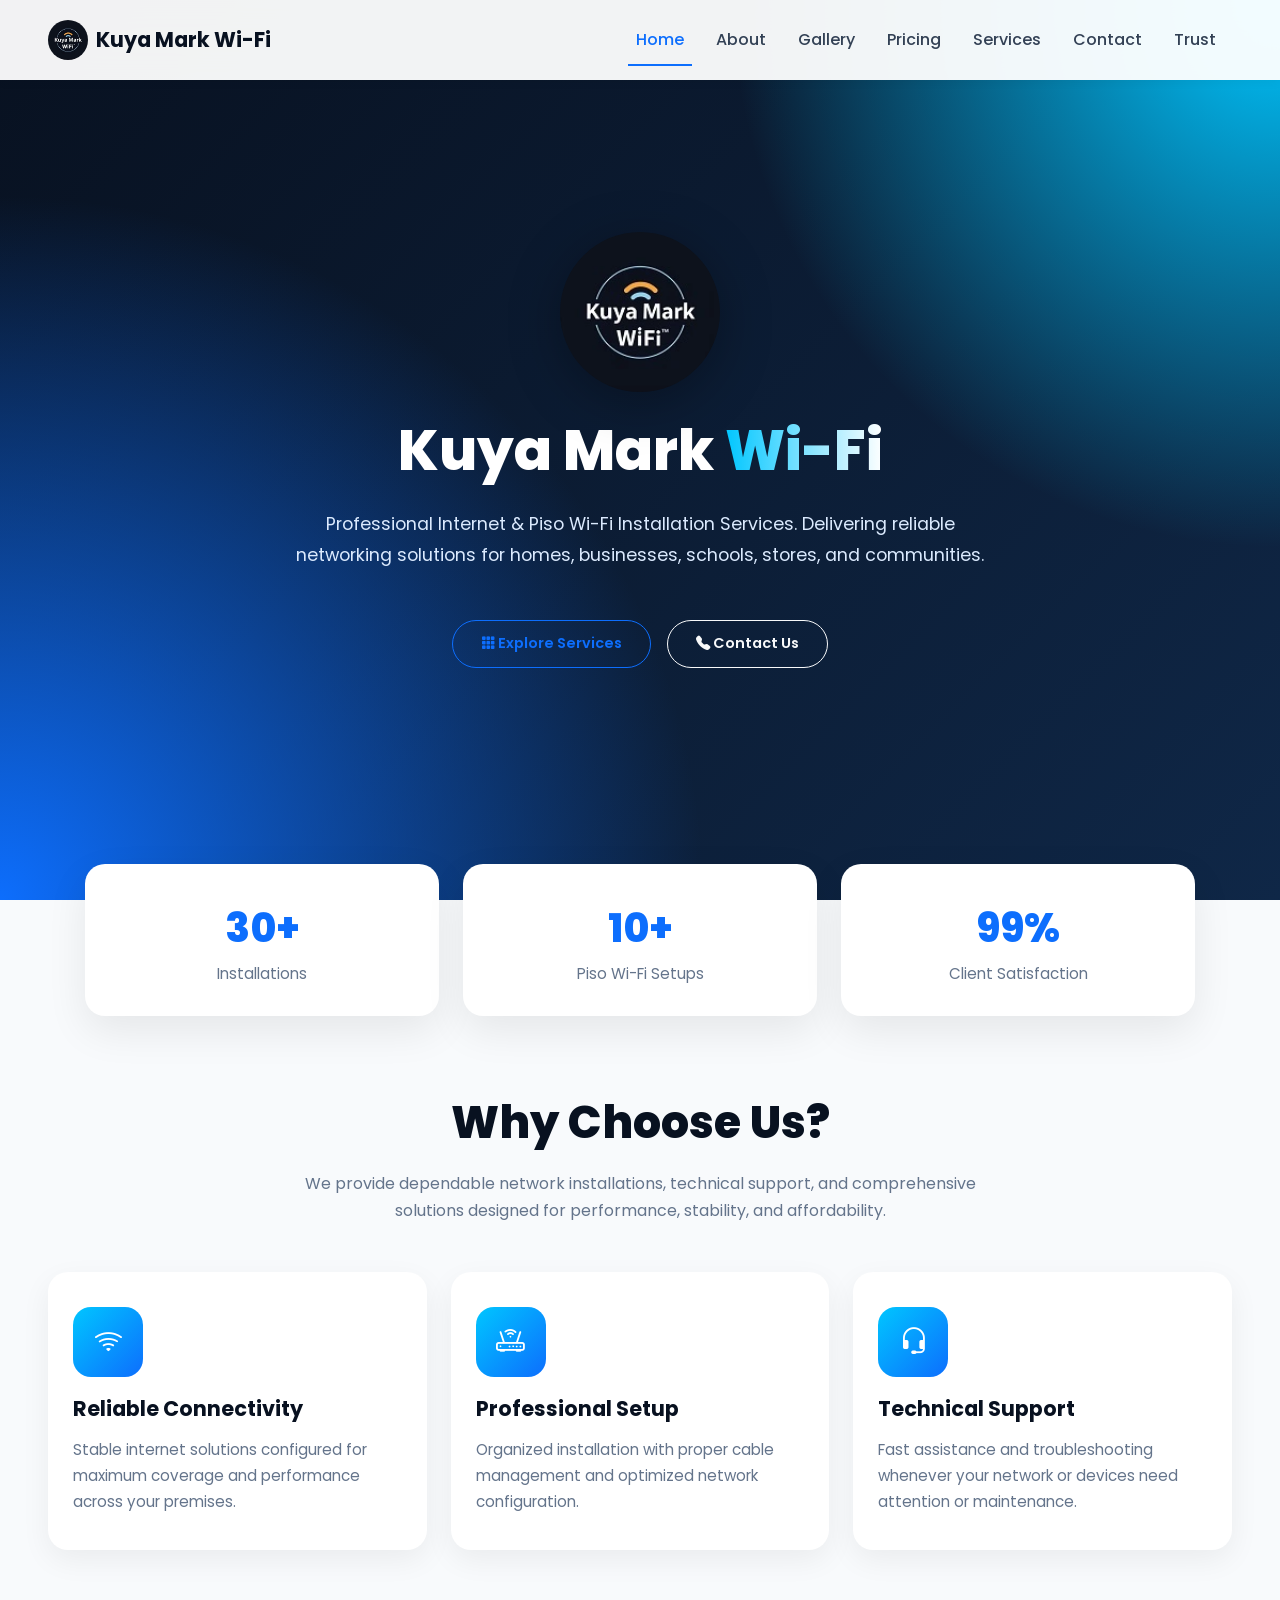
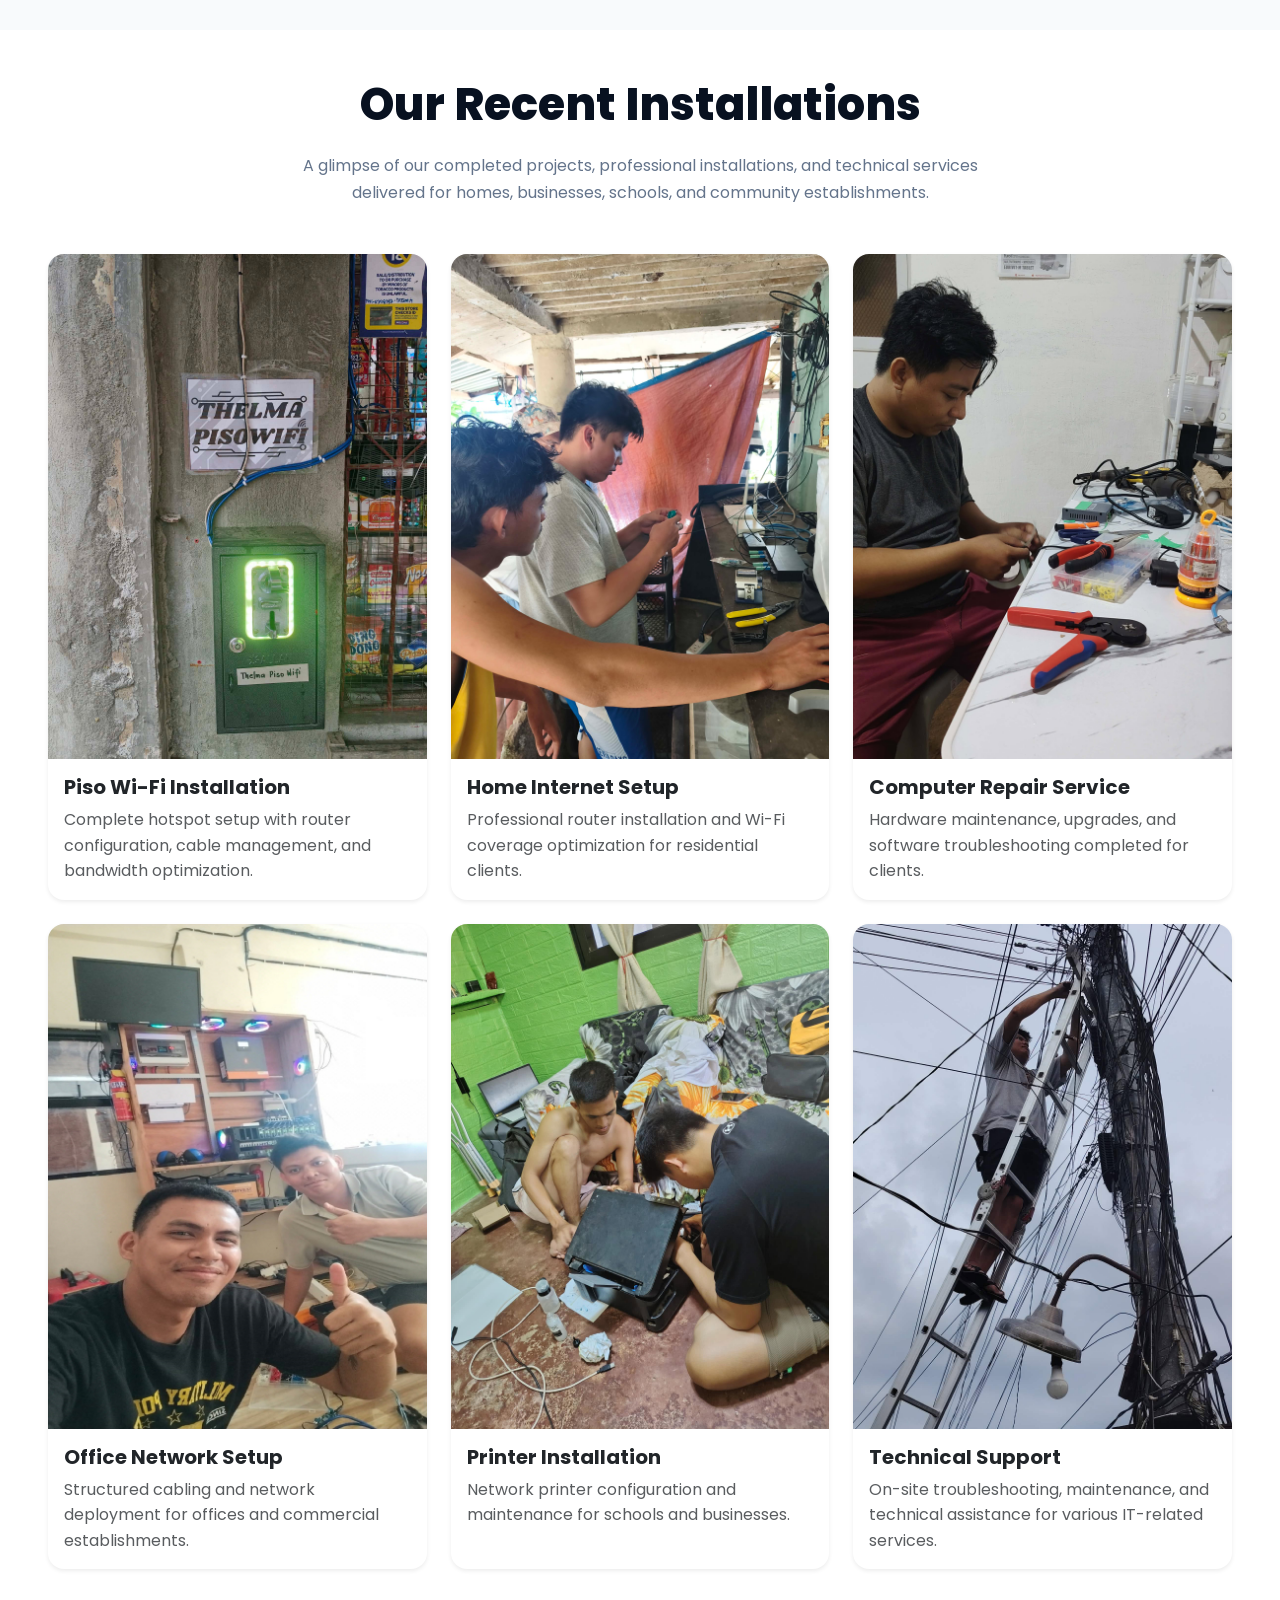
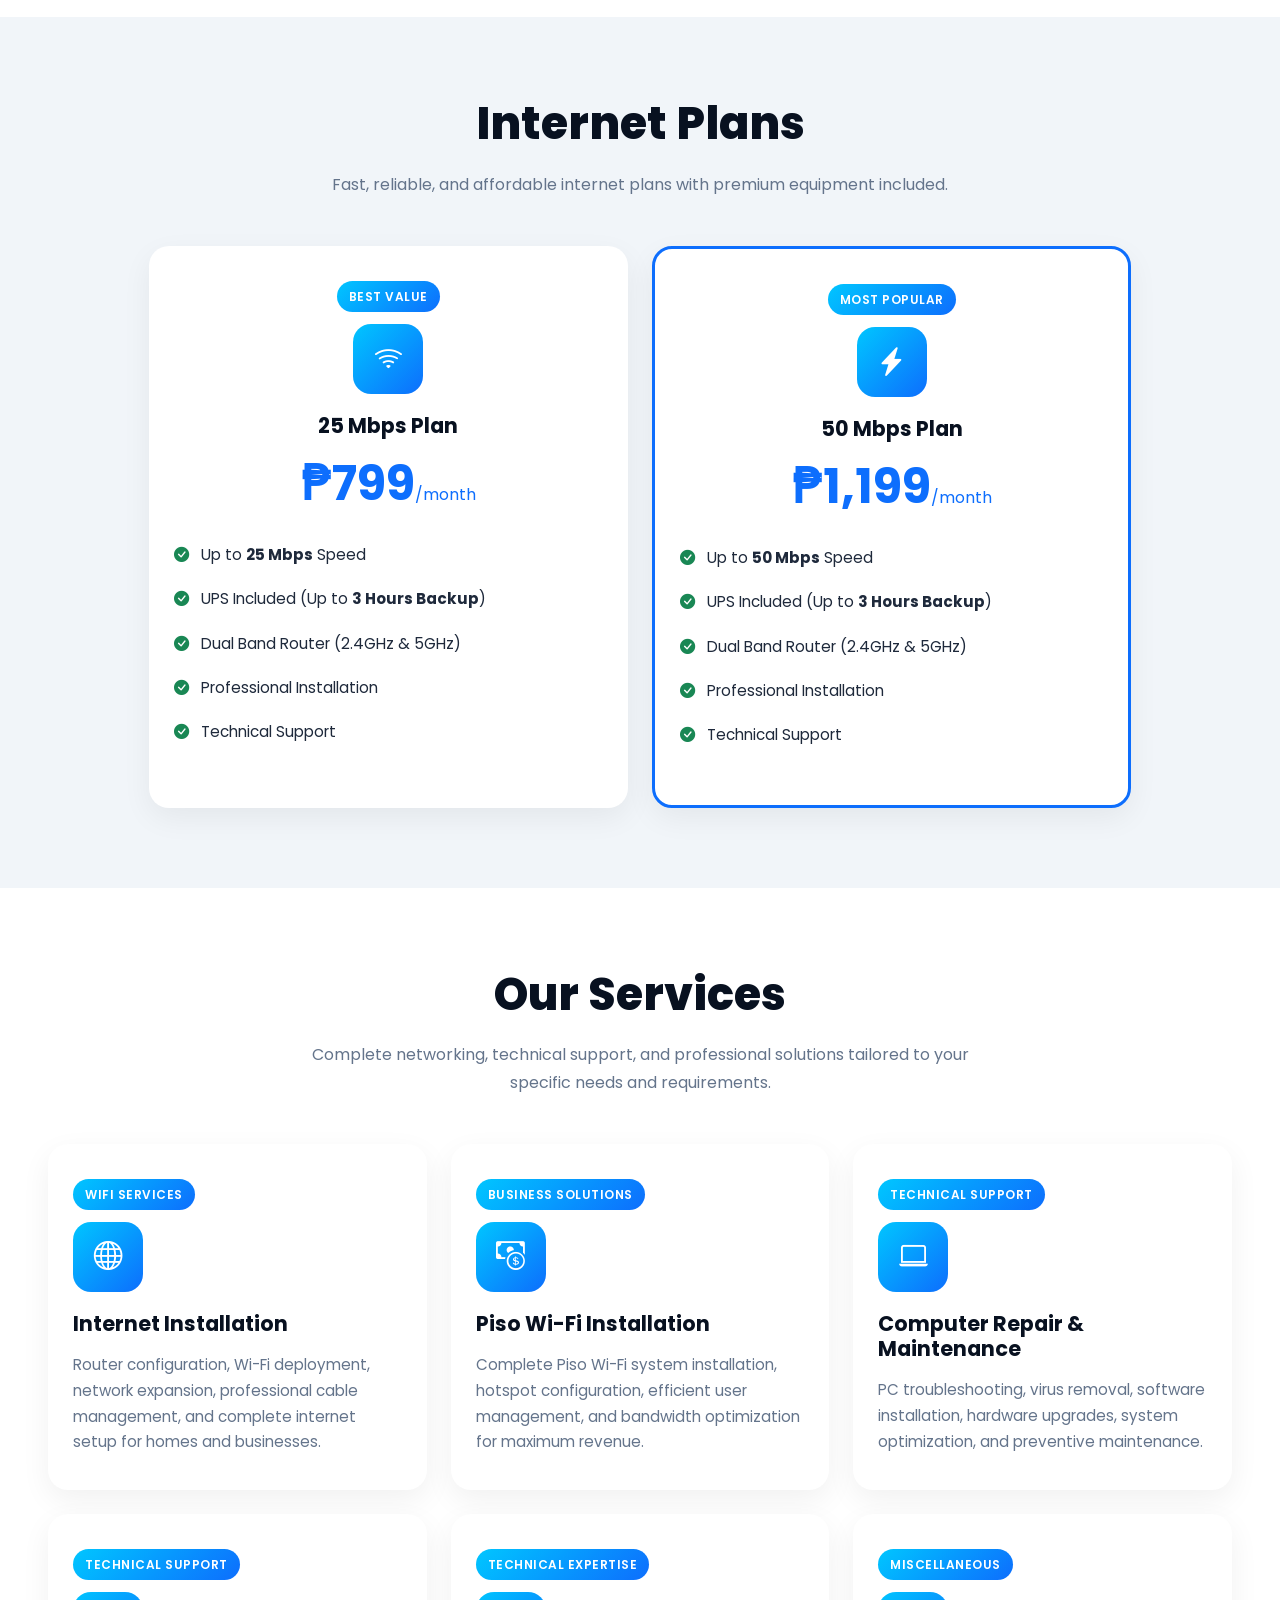
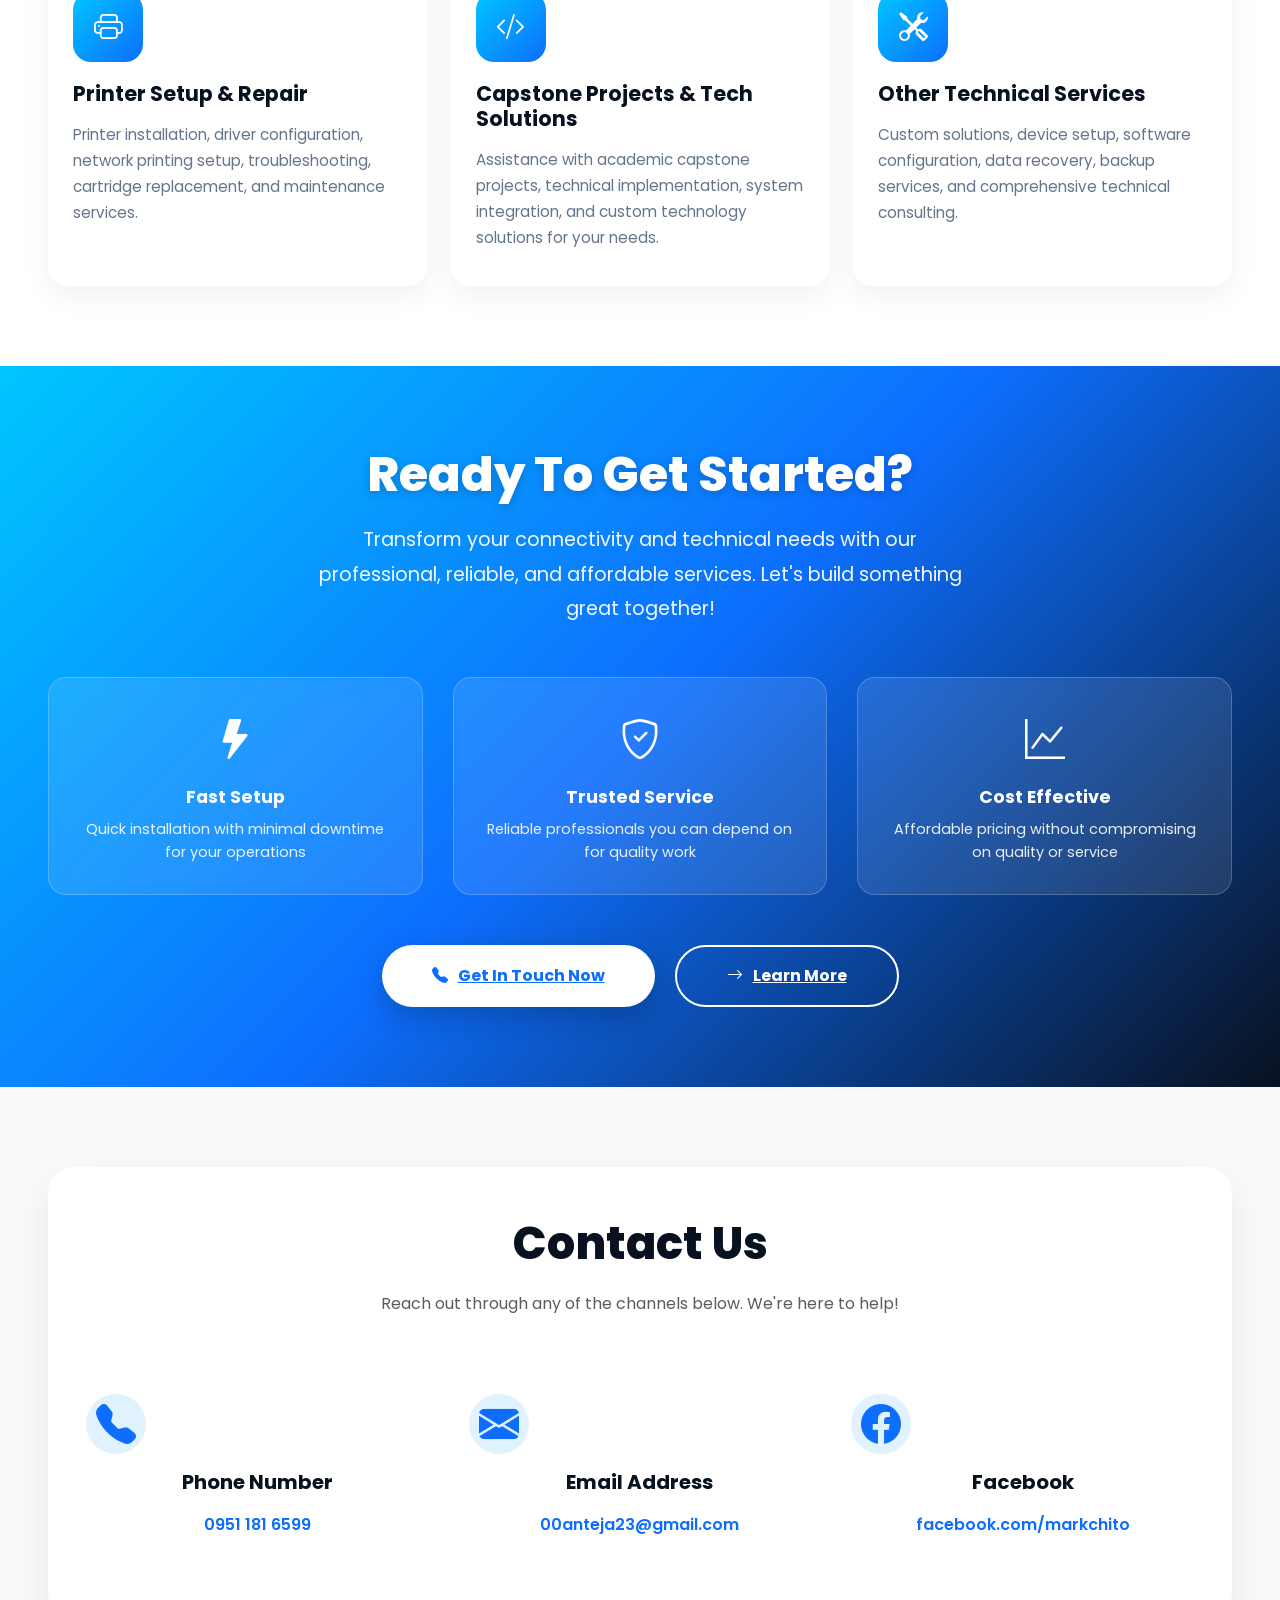
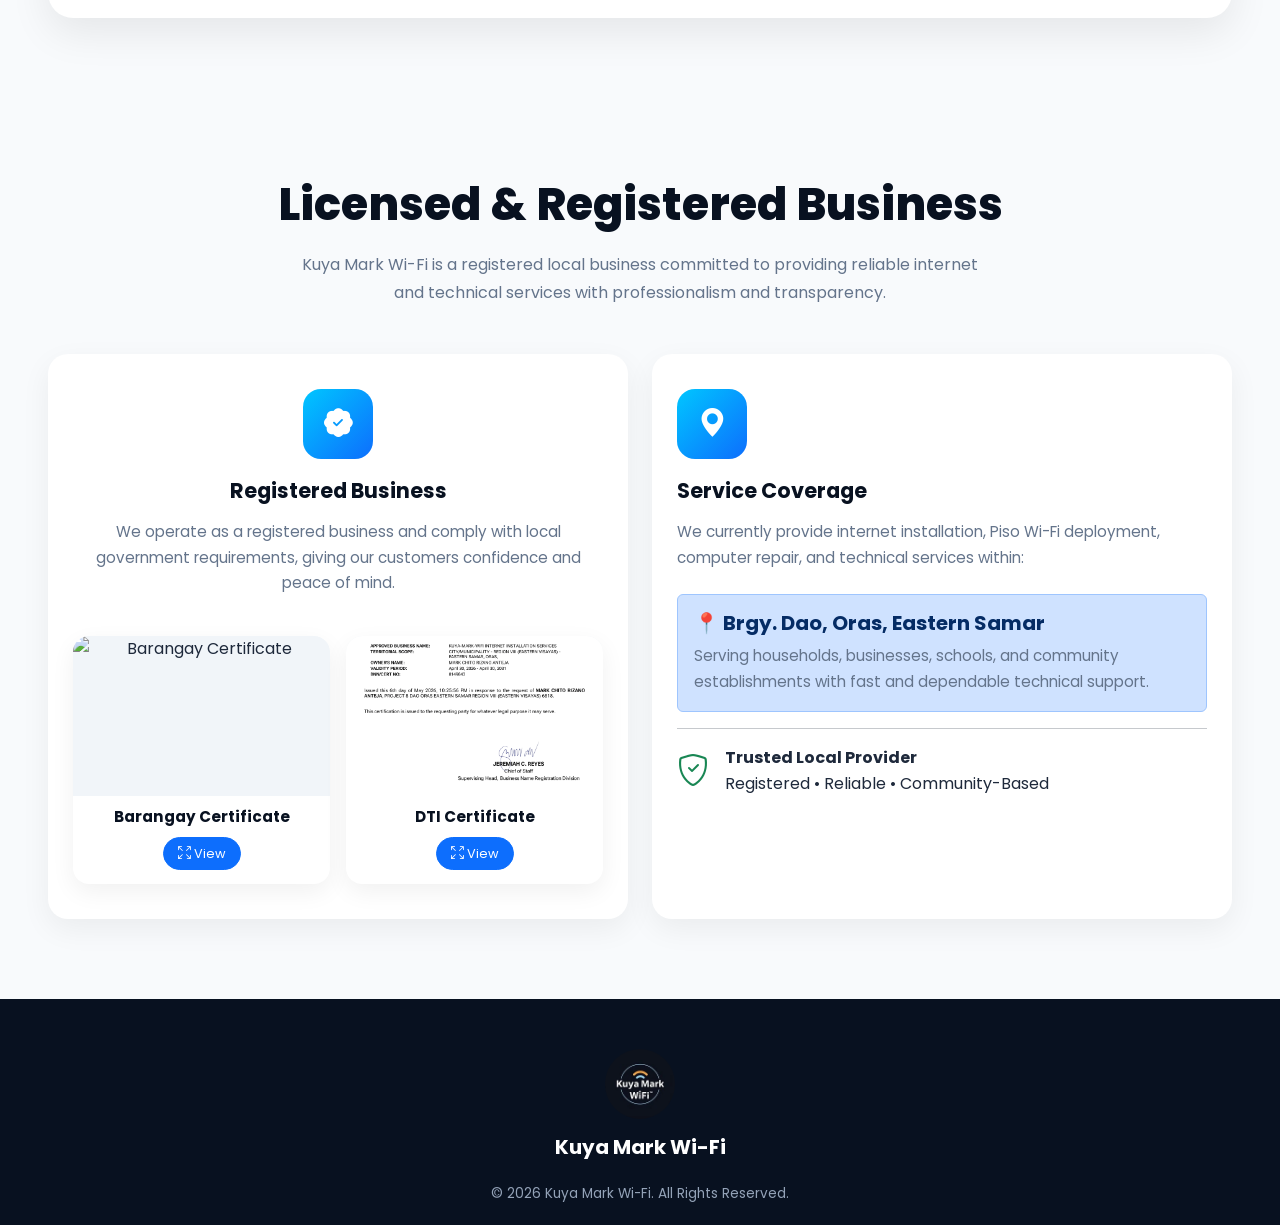
==== commit d593aa9f: "06-14-2026" ====
--- a/index.html
+++ b/index.html
@@ -9,7 +9,7 @@
     <title>Kuya Mark Wi-Fi | Internet, Piso Wi-Fi & Technical Services</title>
     <meta name="description" content="Professional Internet, Piso Wi-Fi Installation, Computer Repair, and Technical Services by Kuya Mark - Serving homes, businesses, schools, and communities.">
     <meta name="keywords" content="internet installation, piso wifi, computer repair, printer repair, network setup, technical services">
-    <meta name="author" content="Kuya Mark Wi-Fi">
+    <meta name="author" content="Mark Chito Anteja">
 
     <link rel="icon" href="favicon.ico">
 
@@ -23,7 +23,7 @@
 
     <!-- Bootstrap Icons -->
     <link href="https://cdn.jsdelivr.net/npm/bootstrap-icons@1.11.3/font/bootstrap-icons.min.css" rel="stylesheet">
-    <link href="index-style.css?v=1.2" rel="stylesheet">
+    <link href="index-style.css?v=1.3" rel="stylesheet">
 </head>
 
 <body>
@@ -68,6 +68,12 @@
 
                         <li class="nav-item">
                             <a class="nav-link" href="#contact" onclick="closeMenu()">Contact</a>
+                        </li>
+
+                        <li class="nav-item">
+                            <a class="nav-link" href="#trust" onclick="closeMenu()">
+                                Trust
+                            </a>
                         </li>
 
                     </ul>
@@ -635,6 +641,124 @@
         </div>
     </section>
 
+    <section id="trust" style="background:#f8fafc;">
+        <div class="container-fluid px-3 px-md-5">
+
+            <div class="text-center mb-5 reveal">
+                <h2 class="section-title">
+                    Licensed & Registered Business
+                </h2>
+
+                <p class="section-subtitle">
+                    Kuya Mark Wi-Fi is a registered local business committed to providing reliable internet and technical services with professionalism and transparency.
+                </p>
+            </div>
+
+            <div class="row g-4">
+
+                <div class="col-lg-6 reveal">
+
+                    <div class="service-card h-100 text-center">
+
+                        <div class="icon-box mx-auto">
+                            <i class="bi bi-patch-check-fill"></i>
+                        </div>
+
+                        <h4>Registered Business</h4>
+
+                        <p class="mb-4">
+                            We operate as a registered business and comply with local government requirements, giving our customers confidence and peace of mind.
+                        </p>
+
+                        <!-- CERTIFICATES GRID -->
+                        <div class="row g-3 certificate-grid">
+
+                            <div class="col-6">
+                                <div class="certificate-card">
+                                    <div class="certificate-image">
+                                        <img src="images/barangay-certificate.png" alt="Barangay Certificate">
+                                    </div>
+
+                                    <div class="certificate-body">
+                                        <h6>Barangay Certificate</h6>
+
+                                        <button class="btn btn-primary btn-sm rounded-pill" data-bs-toggle="modal" data-bs-target="#certificateModal" data-image="images/barangay-certificate.png" data-title="Barangay Certificate">
+                                            <i class="bi bi-arrows-fullscreen"></i> View
+                                        </button>
+                                    </div>
+                                </div>
+                            </div>
+
+                            <div class="col-6">
+                                <div class="certificate-card">
+                                    <div class="certificate-image">
+                                        <img src="images/dti-certificate.png" alt="DTI Certificate">
+                                    </div>
+
+                                    <div class="certificate-body">
+                                        <h6>DTI Certificate</h6>
+
+                                        <button class="btn btn-primary btn-sm rounded-pill" data-bs-toggle="modal" data-bs-target="#certificateModal" data-image="images/dti-certificate.png" data-title="DTI Certificate">
+                                            <i class="bi bi-arrows-fullscreen"></i> View
+                                        </button>
+                                    </div>
+                                </div>
+                            </div>
+
+                        </div>
+
+                    </div>
+
+                </div>
+
+                <div class="col-lg-6 reveal">
+
+                    <div class="service-card h-100">
+
+                        <div class="icon-box">
+                            <i class="bi bi-geo-alt-fill"></i>
+                        </div>
+
+                        <h4>Service Coverage</h4>
+
+                        <p>
+                            We currently provide internet installation, Piso Wi-Fi deployment, computer repair, and technical services within:
+                        </p>
+
+                        <div class="alert alert-primary mt-4">
+
+                            <h5 class="fw-bold mb-2">
+                                📍 Brgy. Dao, Oras, Eastern Samar
+                            </h5>
+
+                            <p class="mb-0">
+                                Serving households, businesses, schools, and community establishments with fast and dependable technical support.
+                            </p>
+
+                        </div>
+
+                        <hr>
+
+                        <div class="d-flex align-items-center gap-3">
+
+                            <i class="bi bi-shield-check text-success fs-2"></i>
+
+                            <div>
+                                <strong>Trusted Local Provider</strong><br>
+                                Registered • Reliable • Community-Based
+                            </div>
+
+                        </div>
+
+                    </div>
+
+                </div>
+
+            </div>
+
+        </div>
+    </section>
+
     <!-- FOOTER -->
     <footer>
         <div class="container-fluid px-3 px-md-5">
@@ -655,12 +779,41 @@
         <i class="bi bi-chevron-up"></i>
     </div>
 
+    <div class="modal fade" id="certificateModal" tabindex="-1">
+
+        <div class="modal-dialog modal-xl modal-dialog-centered">
+
+            <div class="modal-content">
+
+                <div class="modal-header">
+
+                    <h5 class="modal-title" id="certificateTitle">
+                        Certificate
+                    </h5>
+
+                    <button type="button" class="btn-close" data-bs-dismiss="modal">
+                    </button>
+
+                </div>
+
+                <div class="modal-body text-center">
+
+                    <img id="certificateImage" src="" class="img-fluid rounded shadow" alt="Certificate">
+
+                </div>
+
+            </div>
+
+        </div>
+
+    </div>
+
     <!-- jQuery -->
     <script src="https://code.jquery.com/jquery-3.7.1.min.js"></script>
 
     <!-- Bootstrap -->
     <script src="https://cdn.jsdelivr.net/npm/bootstrap@5.3.3/dist/js/bootstrap.bundle.min.js"></script>
-    <script src="index-script.js?v=1.1"></script>
+    <script src="index-script.js?v=1.2"></script>
 </body>
 
 </html>
--- a/index-style.css
+++ b/index-style.css
@@ -846,4 +846,76 @@
 #pricing ul li {
     font-size: 0.95rem;
     padding: 6px 0;
+}
+
+/* ================================
+   CERTIFICATE CARDS (FIXED HEIGHT)
+================================ */
+
+.certificate-grid {
+    margin-top: 10px;
+}
+
+.certificate-card {
+    background: #fff;
+    border-radius: 16px;
+    overflow: hidden;
+    box-shadow: 0 8px 25px rgba(0, 0, 0, 0.06);
+    transition: 0.3s ease;
+    height: 100%;
+    display: flex;
+    flex-direction: column;
+}
+
+.certificate-card:hover {
+    transform: translateY(-5px);
+    box-shadow: 0 15px 35px rgba(0, 0, 0, 0.12);
+}
+
+/* FIX: Equal image height */
+.certificate-image {
+    width: 100%;
+    height: 160px;
+    /* <- controls uniform height */
+    overflow: hidden;
+    background: #f1f5f9;
+    display: flex;
+    align-items: center;
+    justify-content: center;
+}
+
+.certificate-image img {
+    width: 100%;
+    height: 100%;
+    object-fit: cover;
+    /* <- key for uniform cropping */
+    transition: transform 0.4s ease;
+}
+
+.certificate-card:hover .certificate-image img {
+    transform: scale(1.05);
+}
+
+.certificate-body {
+    padding: 12px 12px 14px;
+    text-align: center;
+}
+
+.certificate-body h6 {
+    font-weight: 700;
+    font-size: 0.95rem;
+    margin-bottom: 10px;
+    color: #081120;
+}
+
+.certificate-body .btn {
+    font-size: 0.8rem;
+    padding: 6px 14px;
+}
+
+/* MOBILE TWEAK */
+@media (max-width: 576px) {
+    .certificate-image {
+        height: 140px;
+    }
 }
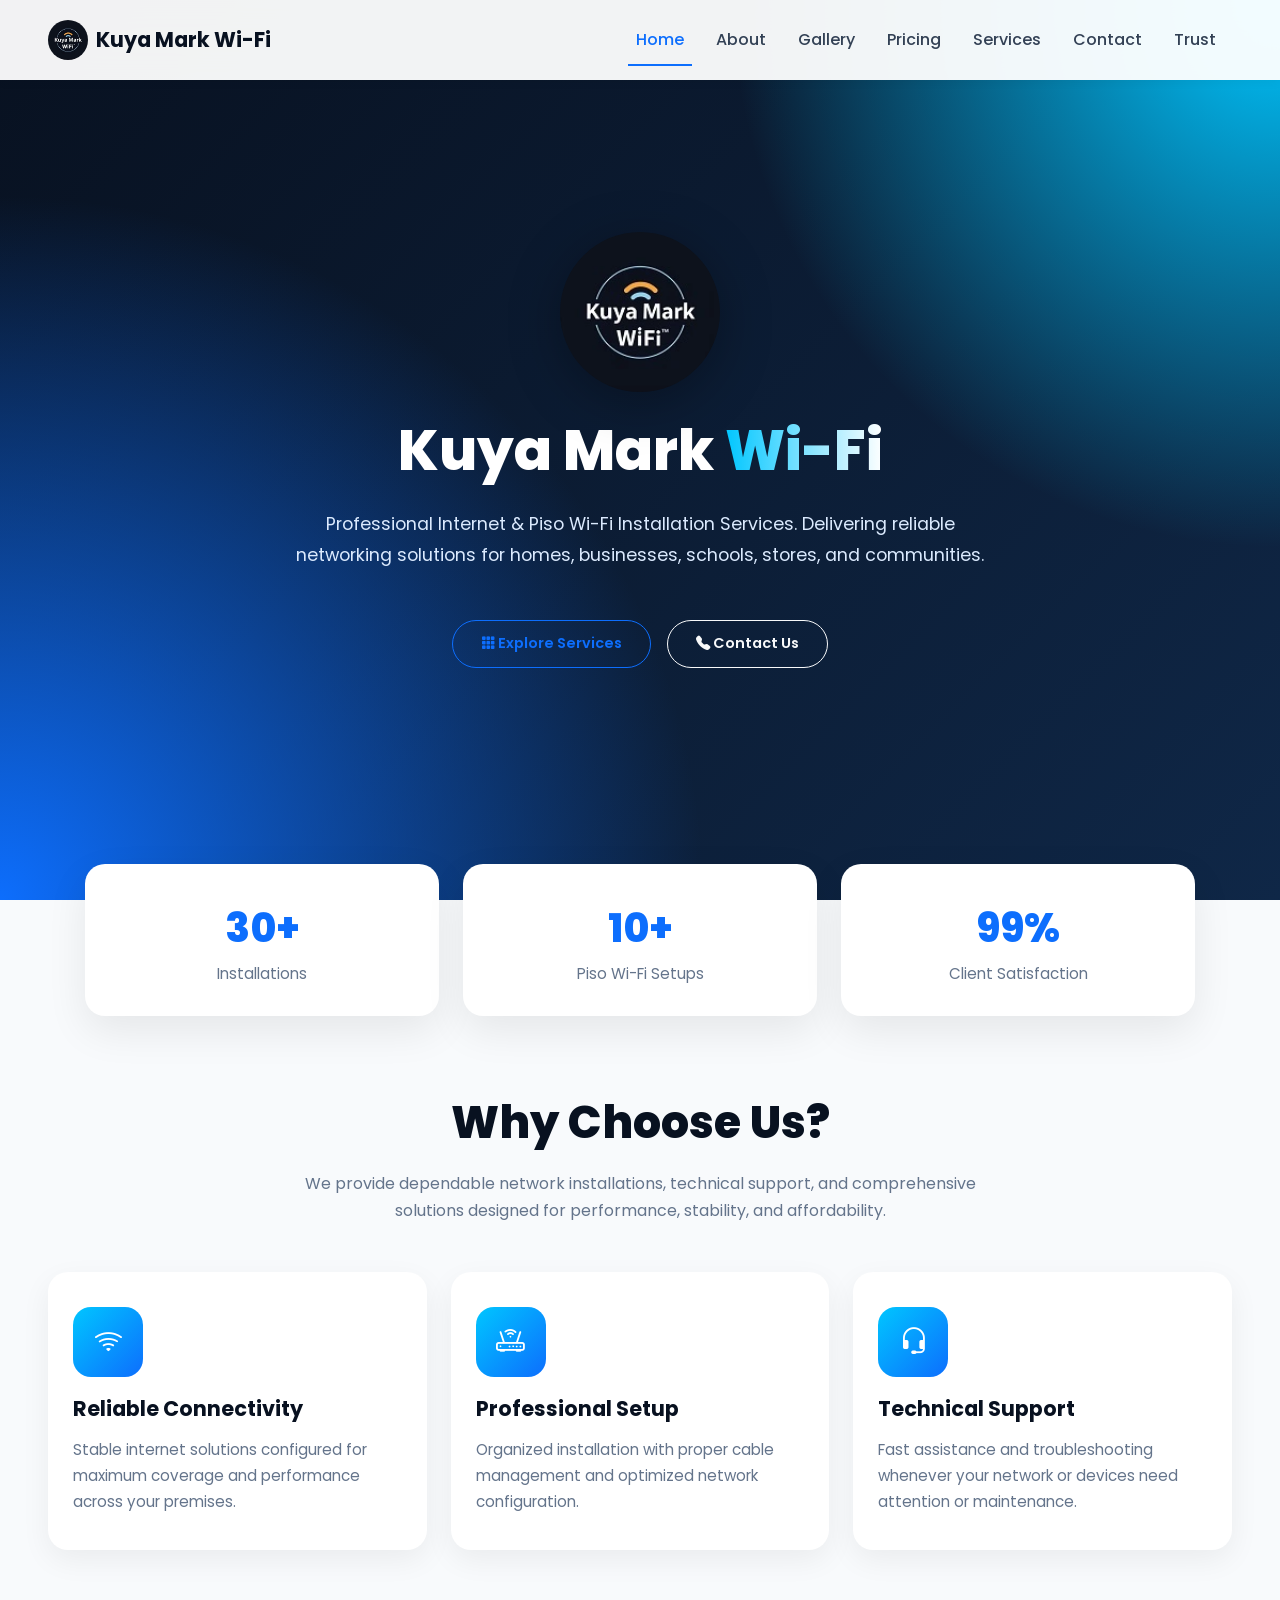
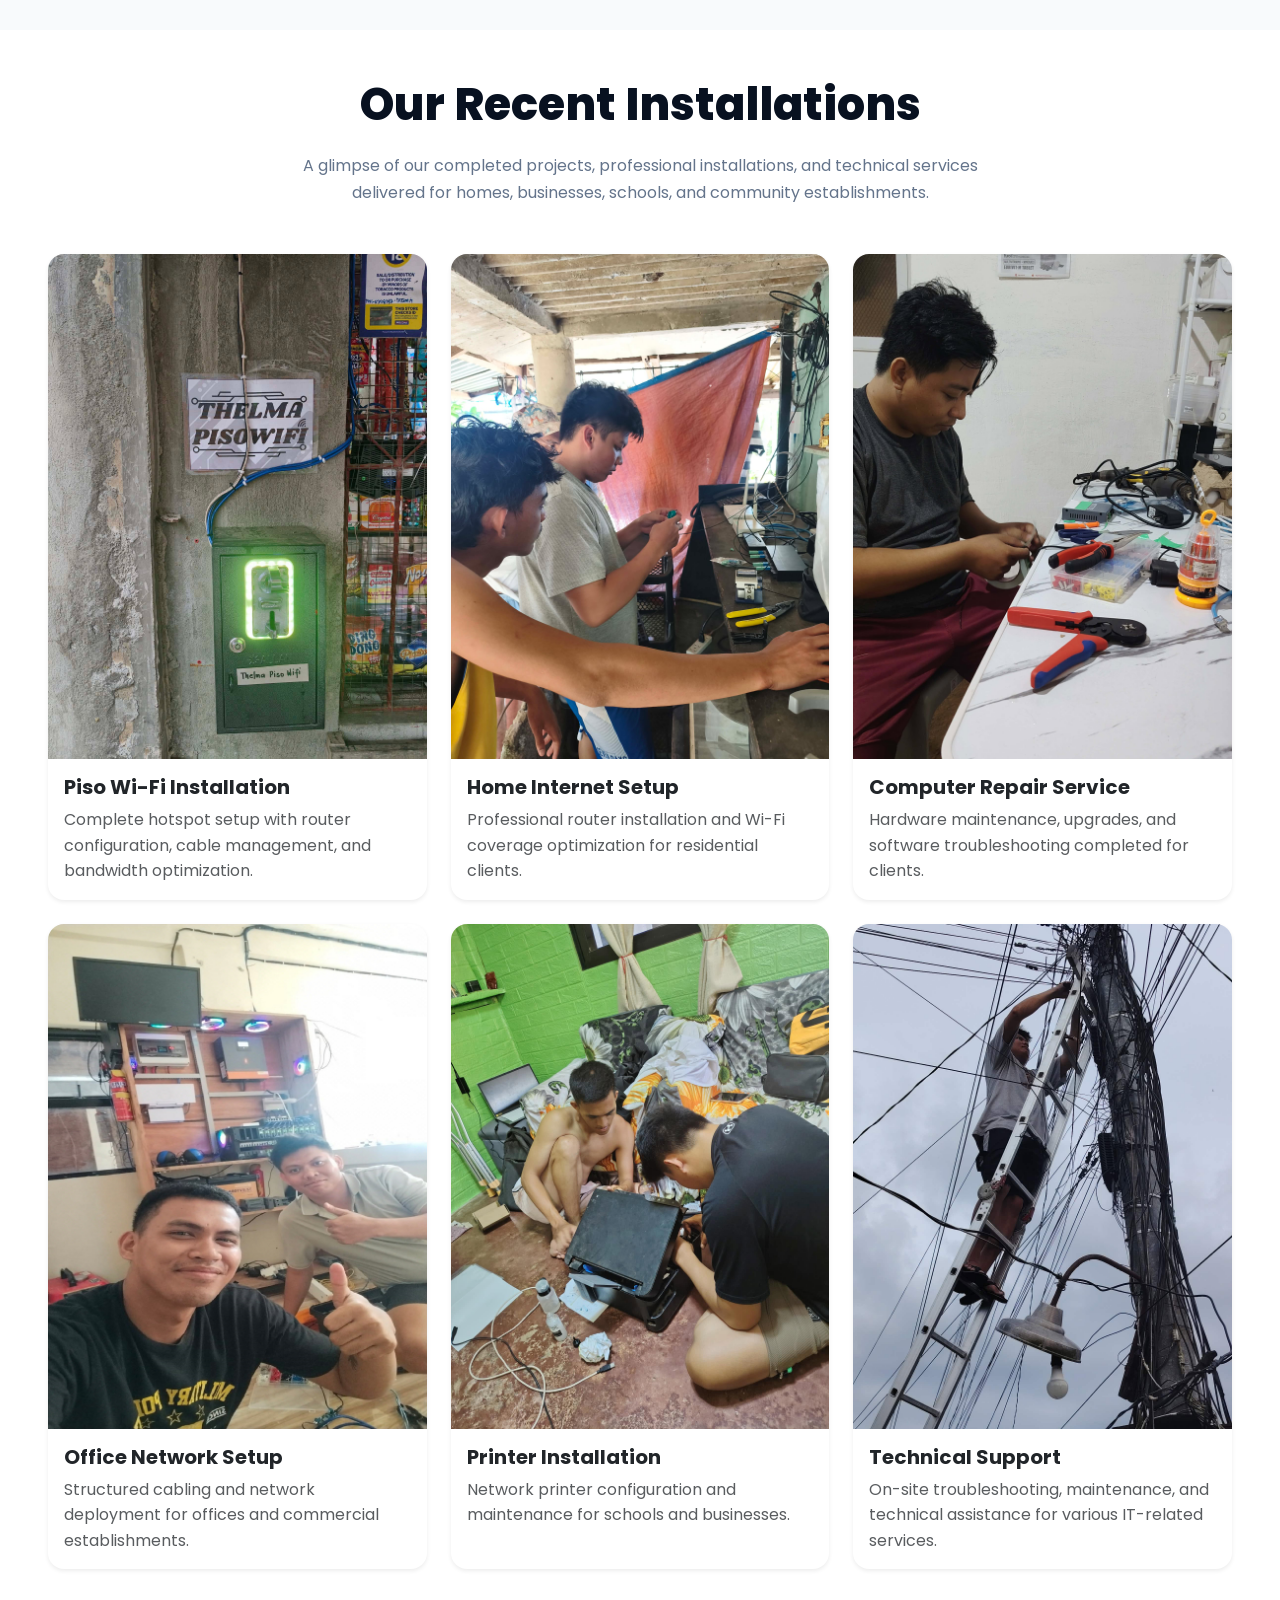
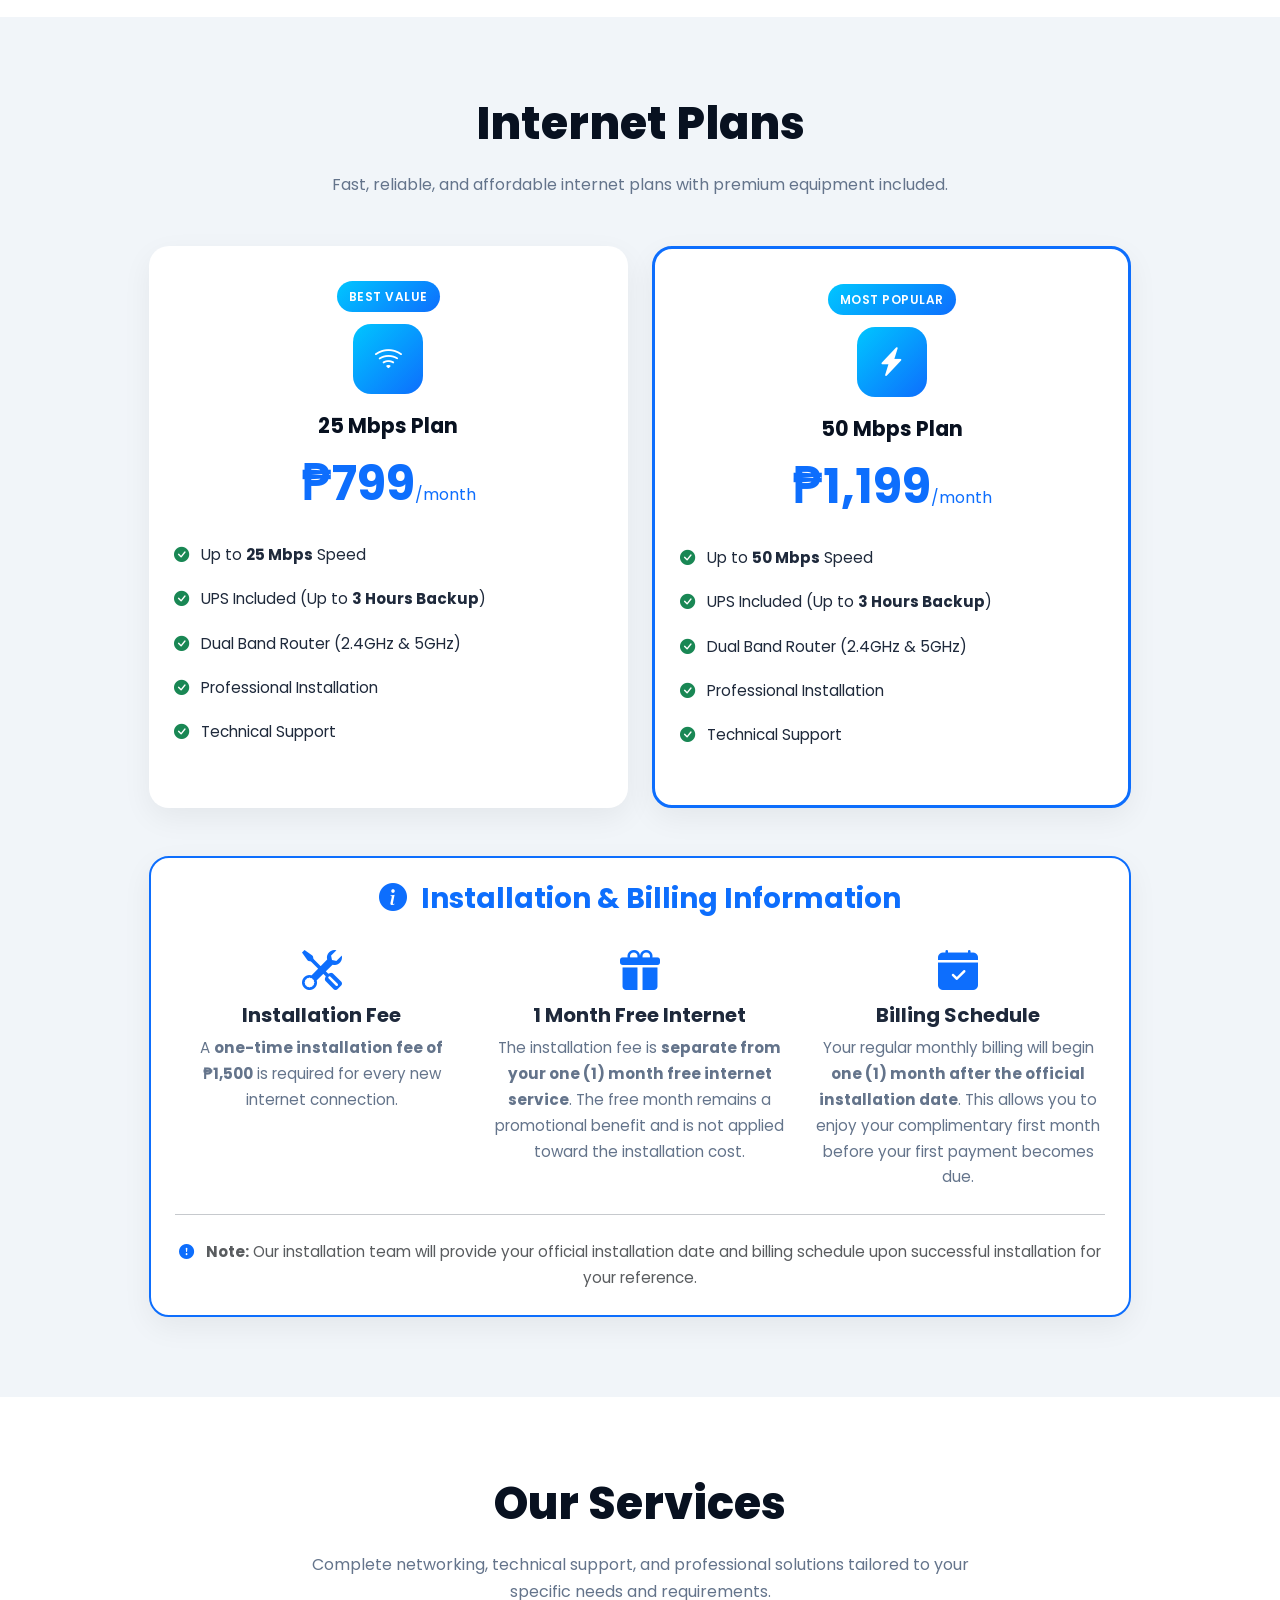
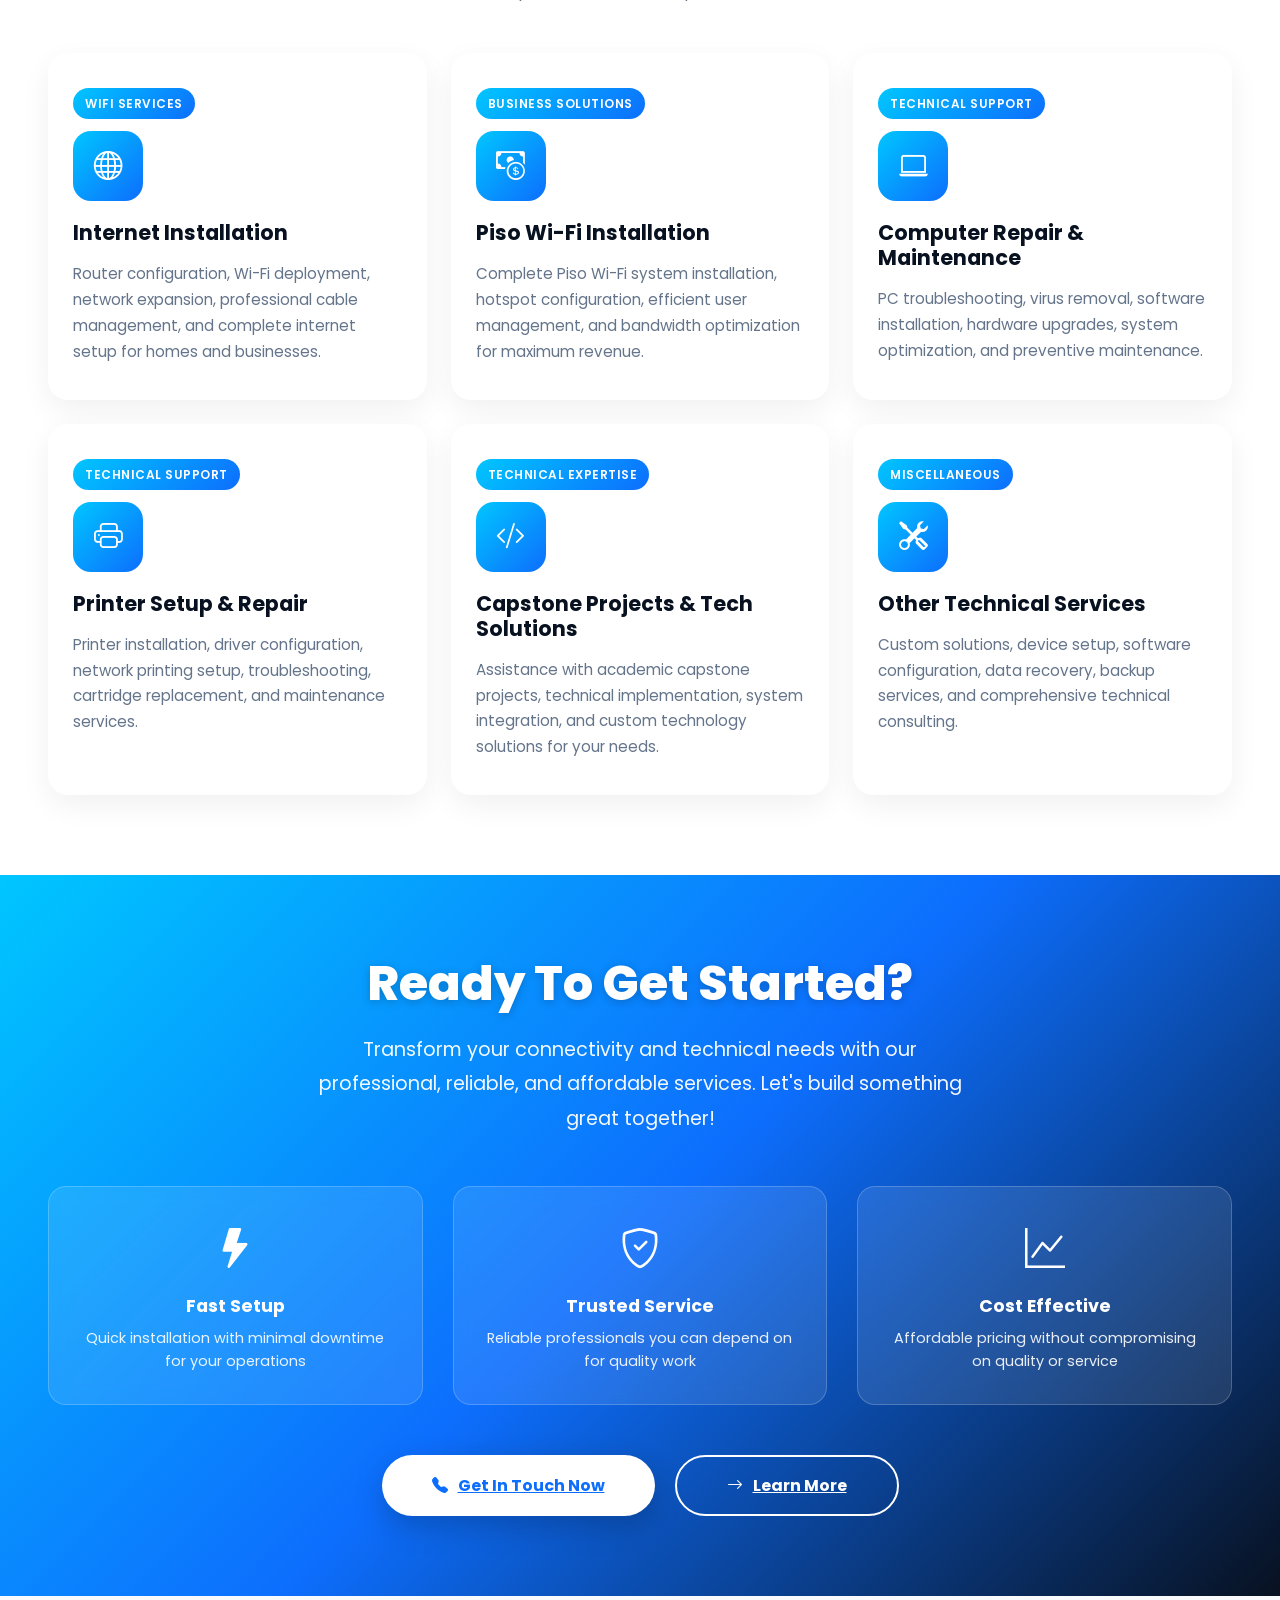
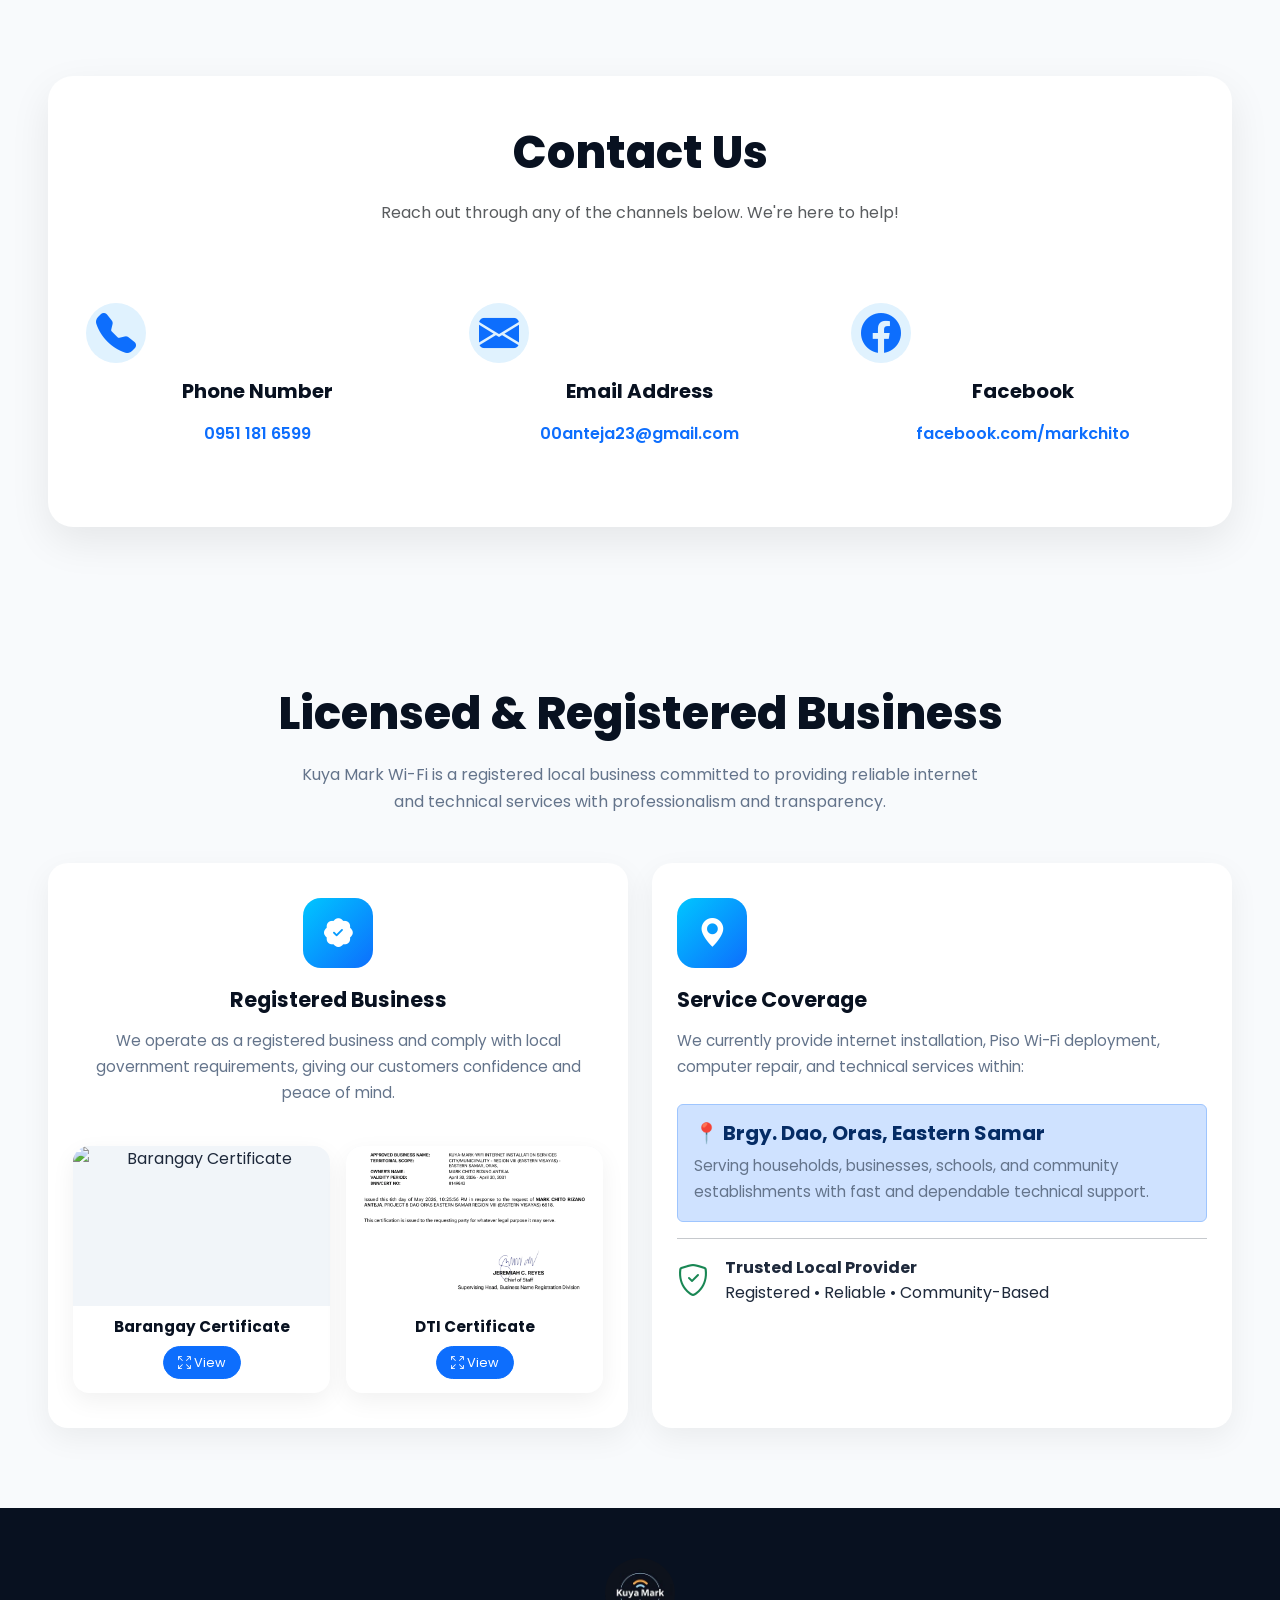
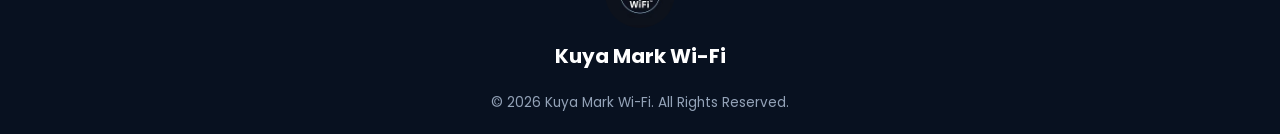
==== commit 05435681: "06-16-2026" ====
--- a/index.html
+++ b/index.html
@@ -302,9 +302,11 @@
         </div>
     </section>
 
+    <!-- PRICING -->
     <section id="pricing" style="background:#f1f5f9;">
         <div class="container-fluid px-3 px-md-5">
 
+            <!-- Section Header -->
             <div class="text-center mb-5 reveal">
                 <h2 class="section-title">
                     Internet Plans
@@ -315,9 +317,10 @@
                 </p>
             </div>
 
+            <!-- Pricing Cards -->
             <div class="row g-4 justify-content-center">
 
-                <!-- 25 Mbps -->
+                <!-- 25 Mbps Plan -->
                 <div class="col-md-6 col-lg-5 reveal">
                     <div class="service-card text-center">
 
@@ -365,7 +368,7 @@
                     </div>
                 </div>
 
-                <!-- 50 Mbps -->
+                <!-- 50 Mbps Plan -->
                 <div class="col-md-6 col-lg-5 reveal">
                     <div class="service-card text-center border border-primary border-3">
 
@@ -413,6 +416,63 @@
                     </div>
                 </div>
 
+            </div>
+
+            <!-- Installation & Billing Information -->
+            <div class="row justify-content-center mt-5 reveal">
+                <div class="col-lg-10">
+                    <div class="service-card p-4 border border-primary border-2">
+
+                        <h3 class="fw-bold text-primary mb-4 text-center">
+                            <i class="bi bi-info-circle-fill me-2"></i>
+                            Installation & Billing Information
+                        </h3>
+
+                        <div class="row g-4">
+
+                            <div class="col-md-4">
+                                <div class="text-center">
+                                    <i class="bi bi-tools fs-1 text-primary mb-3"></i>
+                                    <h5 class="fw-bold">Installation Fee</h5>
+                                    <p class="mb-0">
+                                        A <strong>one-time installation fee of ₱1,500</strong> is required for every new internet connection.
+                                    </p>
+                                </div>
+                            </div>
+
+                            <div class="col-md-4">
+                                <div class="text-center">
+                                    <i class="bi bi-gift-fill fs-1 text-primary mb-3"></i>
+                                    <h5 class="fw-bold">1 Month Free Internet</h5>
+                                    <p class="mb-0">
+                                        The installation fee is <strong>separate from your one (1) month free internet service</strong>. The free month remains a promotional benefit and is not applied toward the installation cost.
+                                    </p>
+                                </div>
+                            </div>
+
+                            <div class="col-md-4">
+                                <div class="text-center">
+                                    <i class="bi bi-calendar-check-fill fs-1 text-primary mb-3"></i>
+                                    <h5 class="fw-bold">Billing Schedule</h5>
+                                    <p class="mb-0">
+                                        Your regular monthly billing will begin <strong>one (1) month after the official installation date</strong>. This allows you to enjoy your complimentary first month before your first payment becomes due.
+                                    </p>
+                                </div>
+                            </div>
+
+                        </div>
+
+                        <hr class="my-4">
+
+                        <div class="text-center">
+                            <p class="mb-0 text-muted">
+                                <i class="bi bi-exclamation-circle-fill text-primary me-2"></i>
+                                <strong>Note:</strong> Our installation team will provide your official installation date and billing schedule upon successful installation for your reference.
+                            </p>
+                        </div>
+
+                    </div>
+                </div>
             </div>
 
         </div>
@@ -641,6 +701,7 @@
         </div>
     </section>
 
+    <!-- TRUST -->
     <section id="trust" style="background:#f8fafc;">
         <div class="container-fluid px-3 px-md-5">
 
@@ -774,45 +835,46 @@
         </div>
     </footer>
 
+    <!-- Modal for Certificate Viewing -->
+    <div class="modal fade" id="certificateModal" tabindex="-1">
+
+        <div class="modal-dialog modal-xl modal-dialog-centered">
+
+            <div class="modal-content">
+
+                <div class="modal-header">
+
+                    <h5 class="modal-title" id="certificateTitle">
+                        Certificate
+                    </h5>
+
+                    <button type="button" class="btn-close" data-bs-dismiss="modal">
+                    </button>
+
+                </div>
+
+                <div class="modal-body text-center">
+
+                    <img id="certificateImage" src="" class="img-fluid rounded shadow" alt="Certificate">
+
+                </div>
+
+            </div>
+
+        </div>
+
+    </div>
+
     <!-- Scroll to Top -->
     <div class="scroll-to-top" id="scrollToTop" title="Back to top">
         <i class="bi bi-chevron-up"></i>
     </div>
 
-    <div class="modal fade" id="certificateModal" tabindex="-1">
-
-        <div class="modal-dialog modal-xl modal-dialog-centered">
-
-            <div class="modal-content">
-
-                <div class="modal-header">
-
-                    <h5 class="modal-title" id="certificateTitle">
-                        Certificate
-                    </h5>
-
-                    <button type="button" class="btn-close" data-bs-dismiss="modal">
-                    </button>
-
-                </div>
-
-                <div class="modal-body text-center">
-
-                    <img id="certificateImage" src="" class="img-fluid rounded shadow" alt="Certificate">
-
-                </div>
-
-            </div>
-
-        </div>
-
-    </div>
-
     <!-- jQuery -->
     <script src="https://code.jquery.com/jquery-3.7.1.min.js"></script>
-
     <!-- Bootstrap -->
     <script src="https://cdn.jsdelivr.net/npm/bootstrap@5.3.3/dist/js/bootstrap.bundle.min.js"></script>
+    <!-- Custom Script -->
     <script src="index-script.js?v=1.2"></script>
 </body>
 
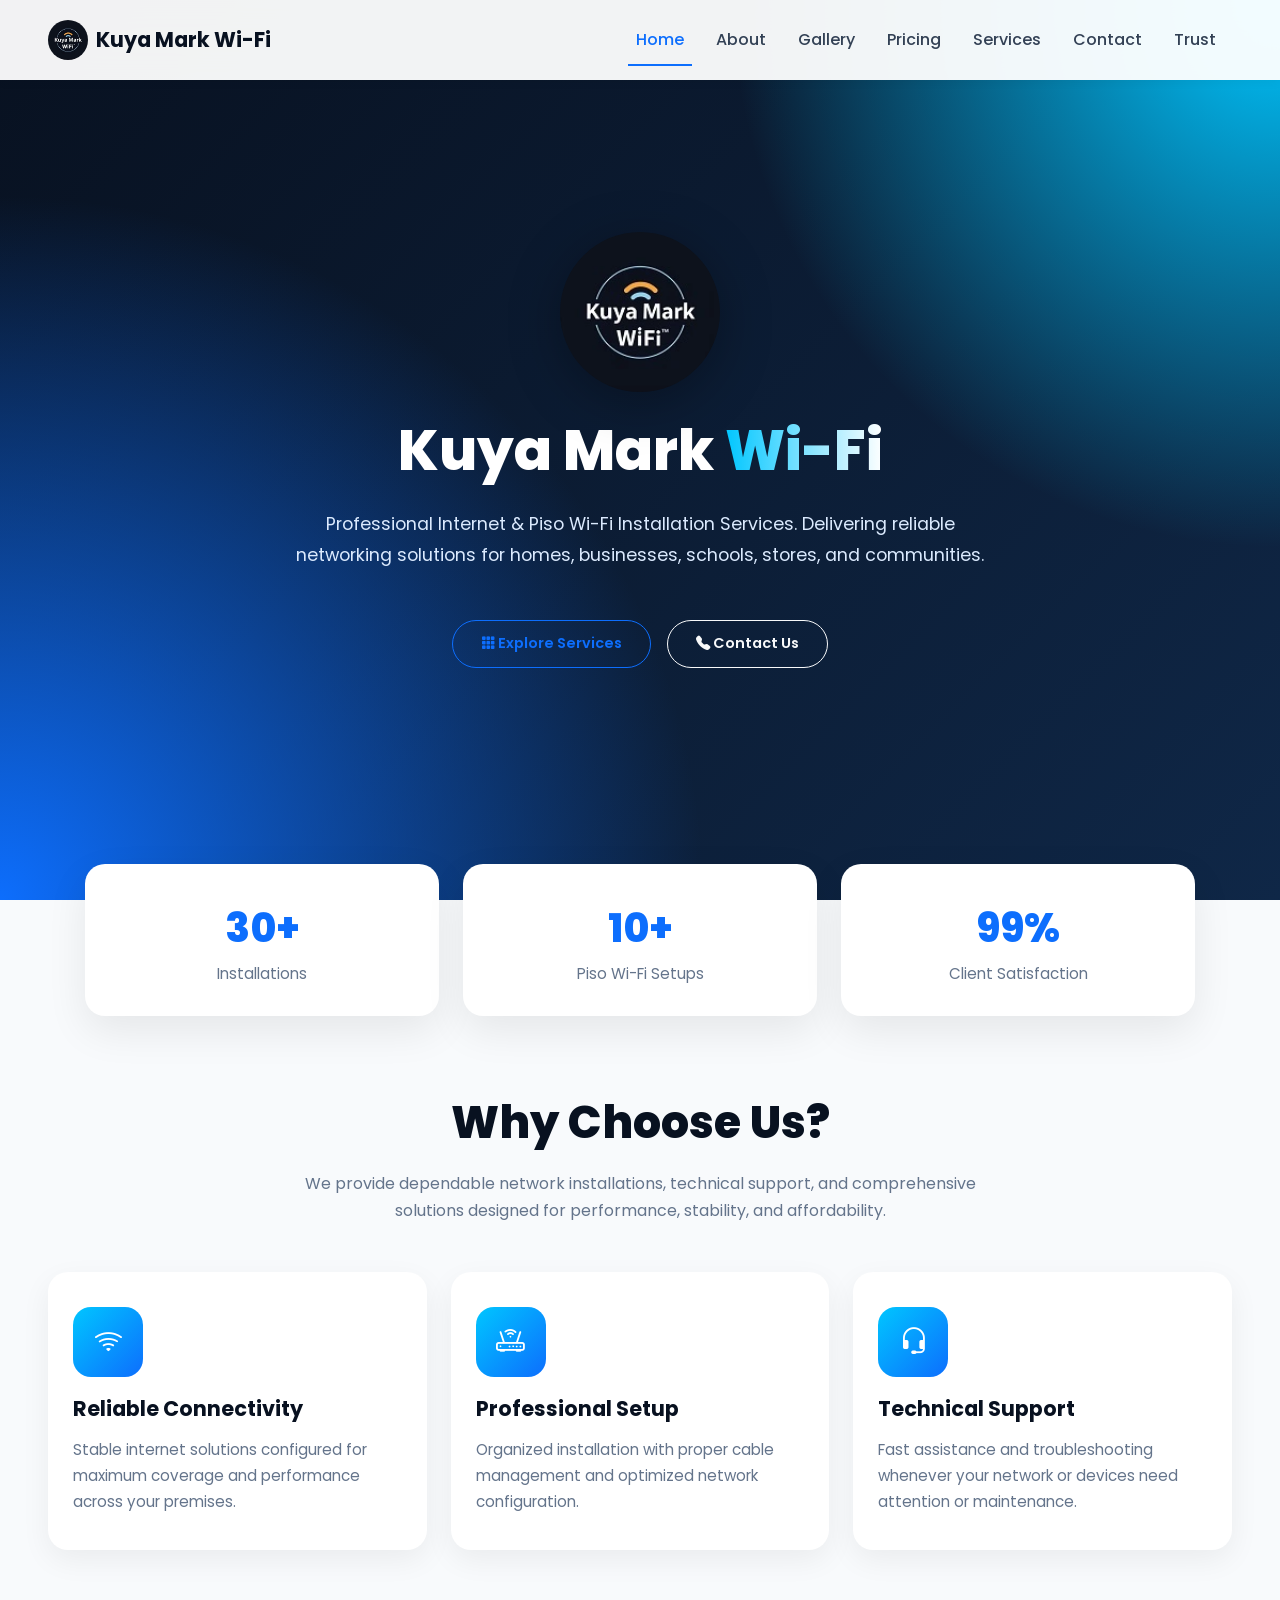
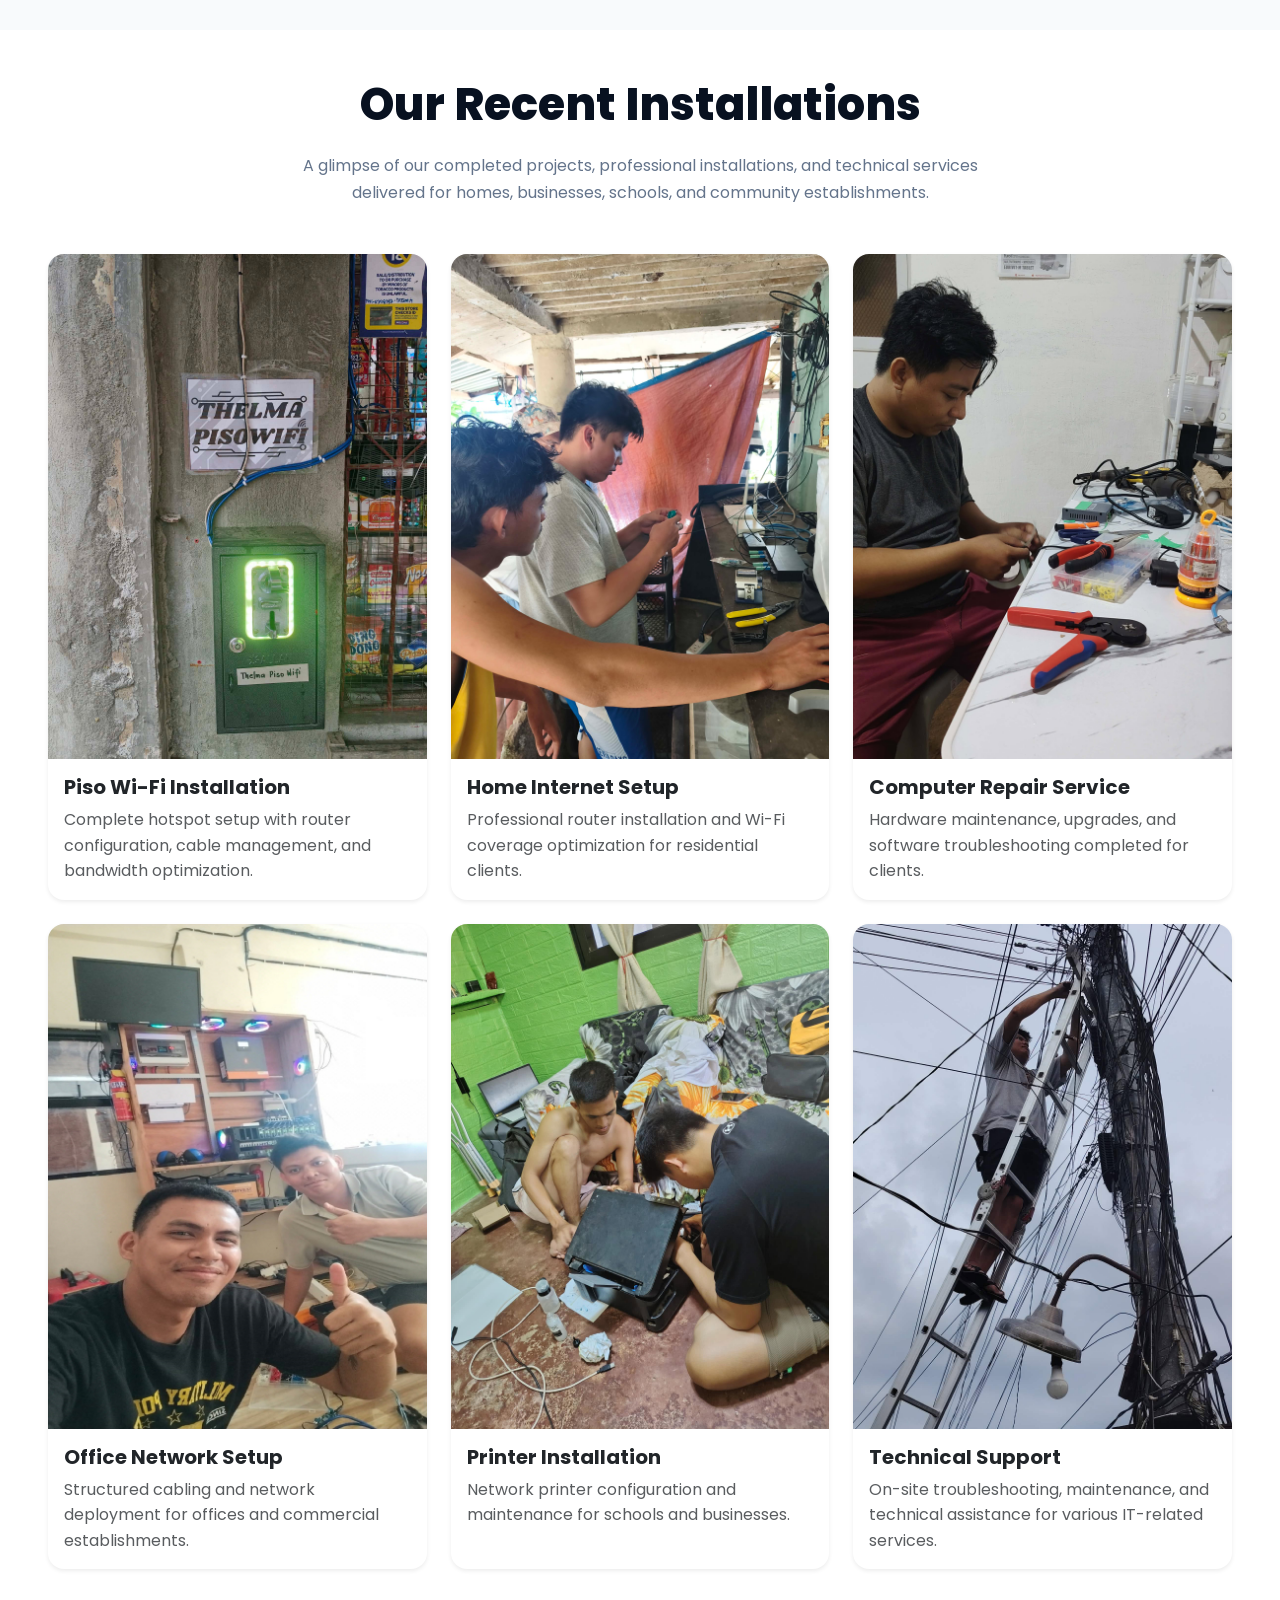
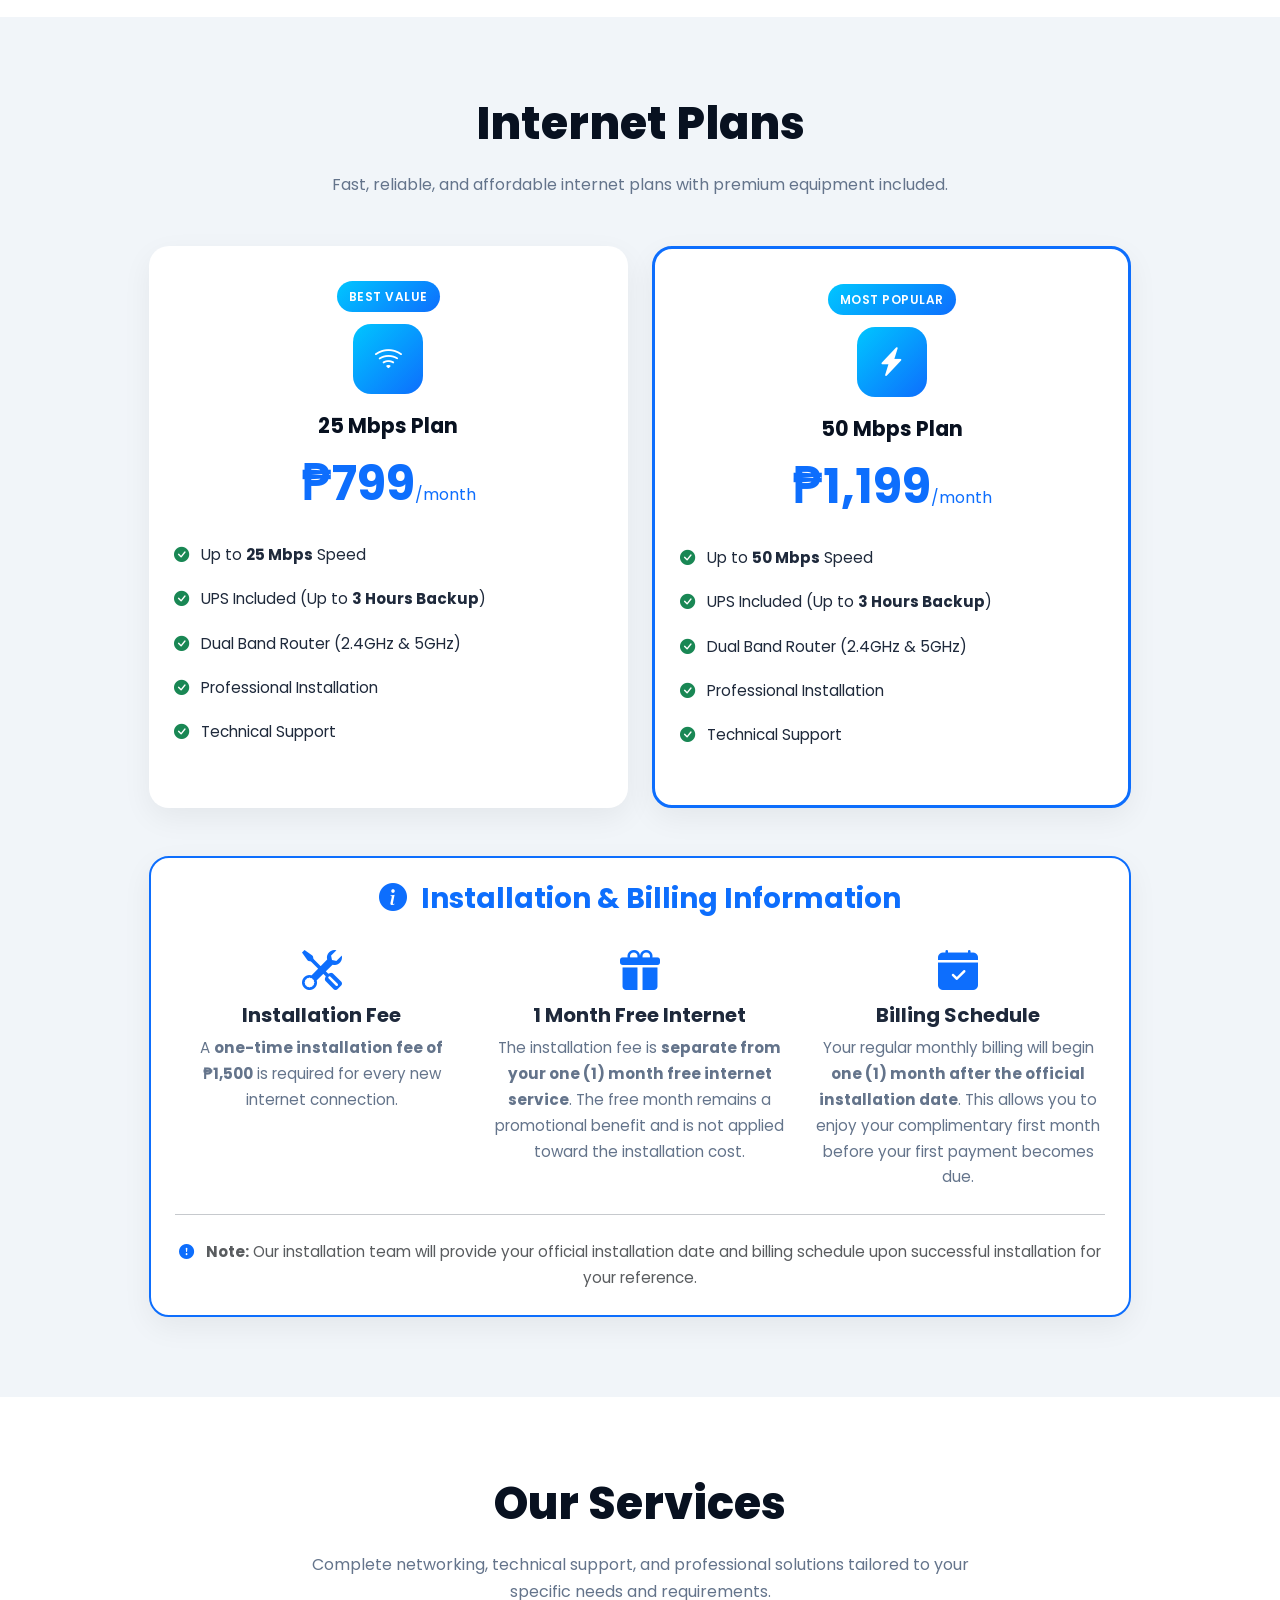
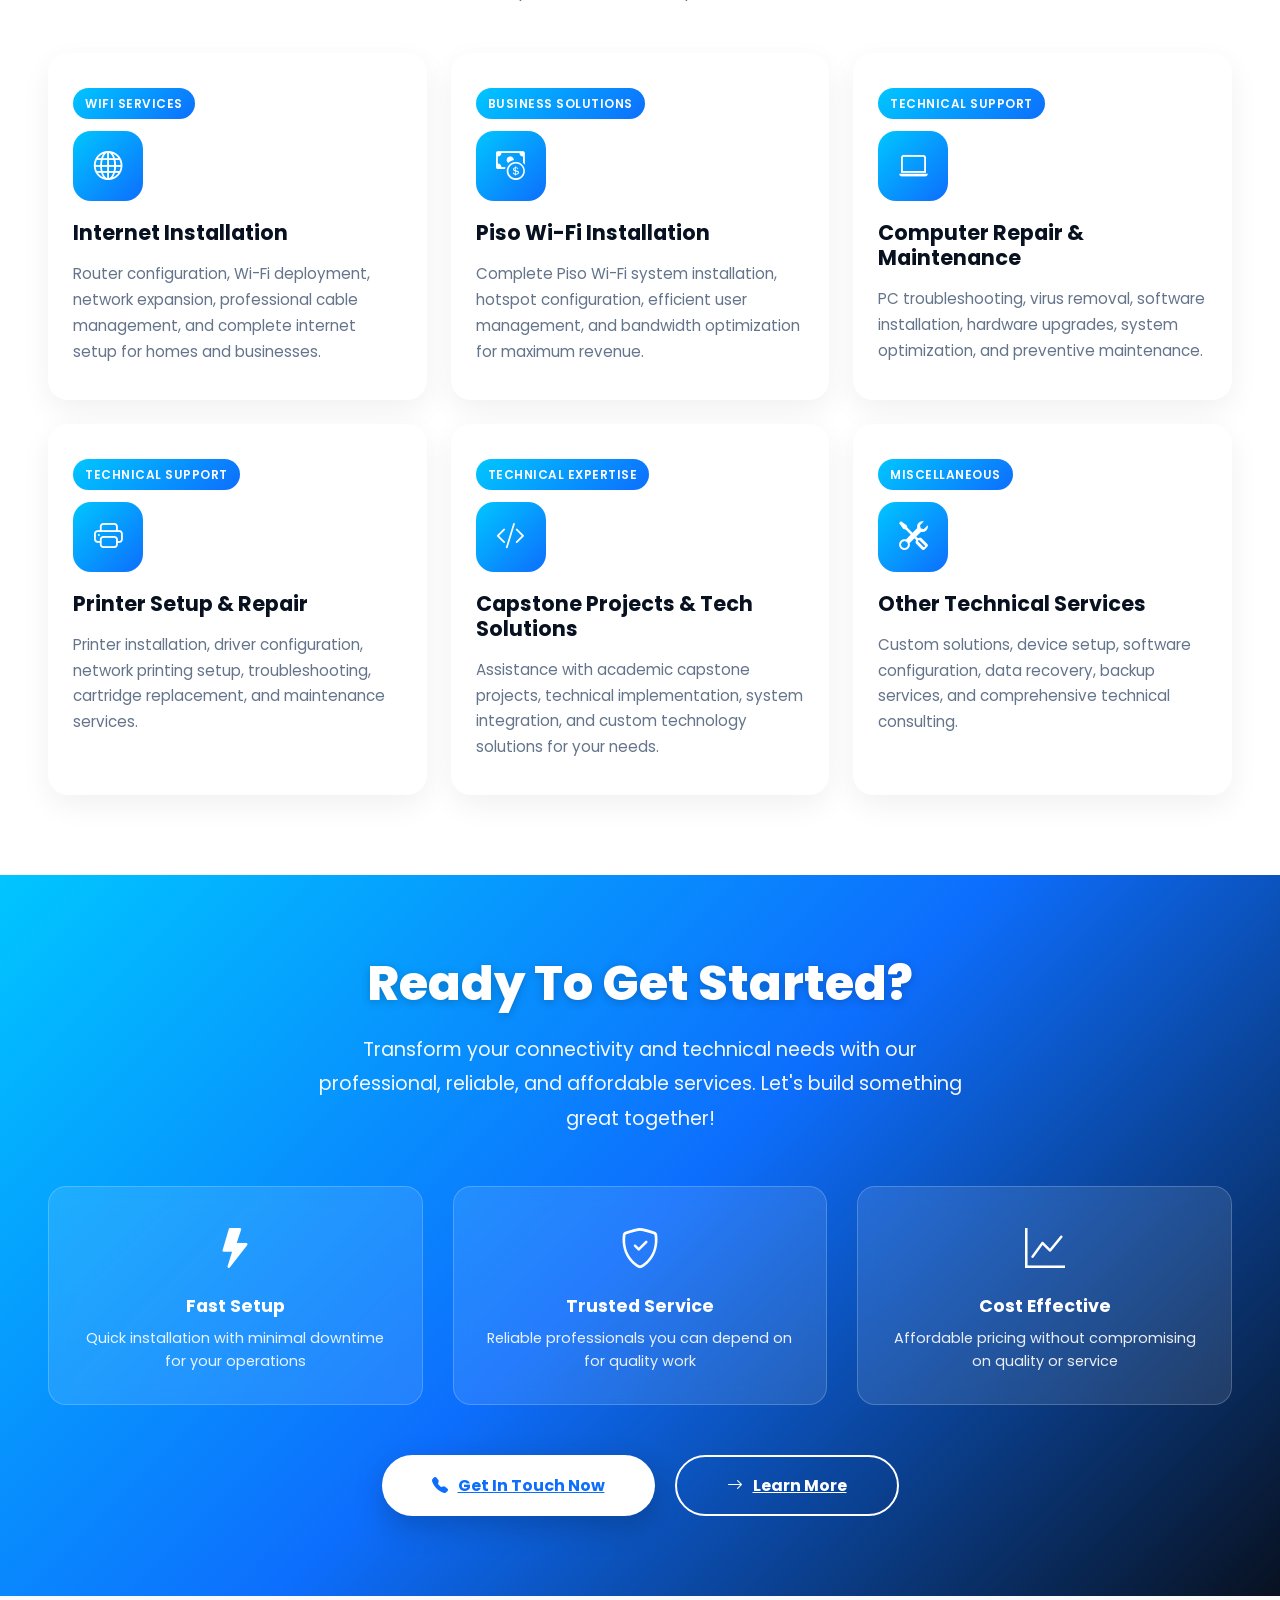
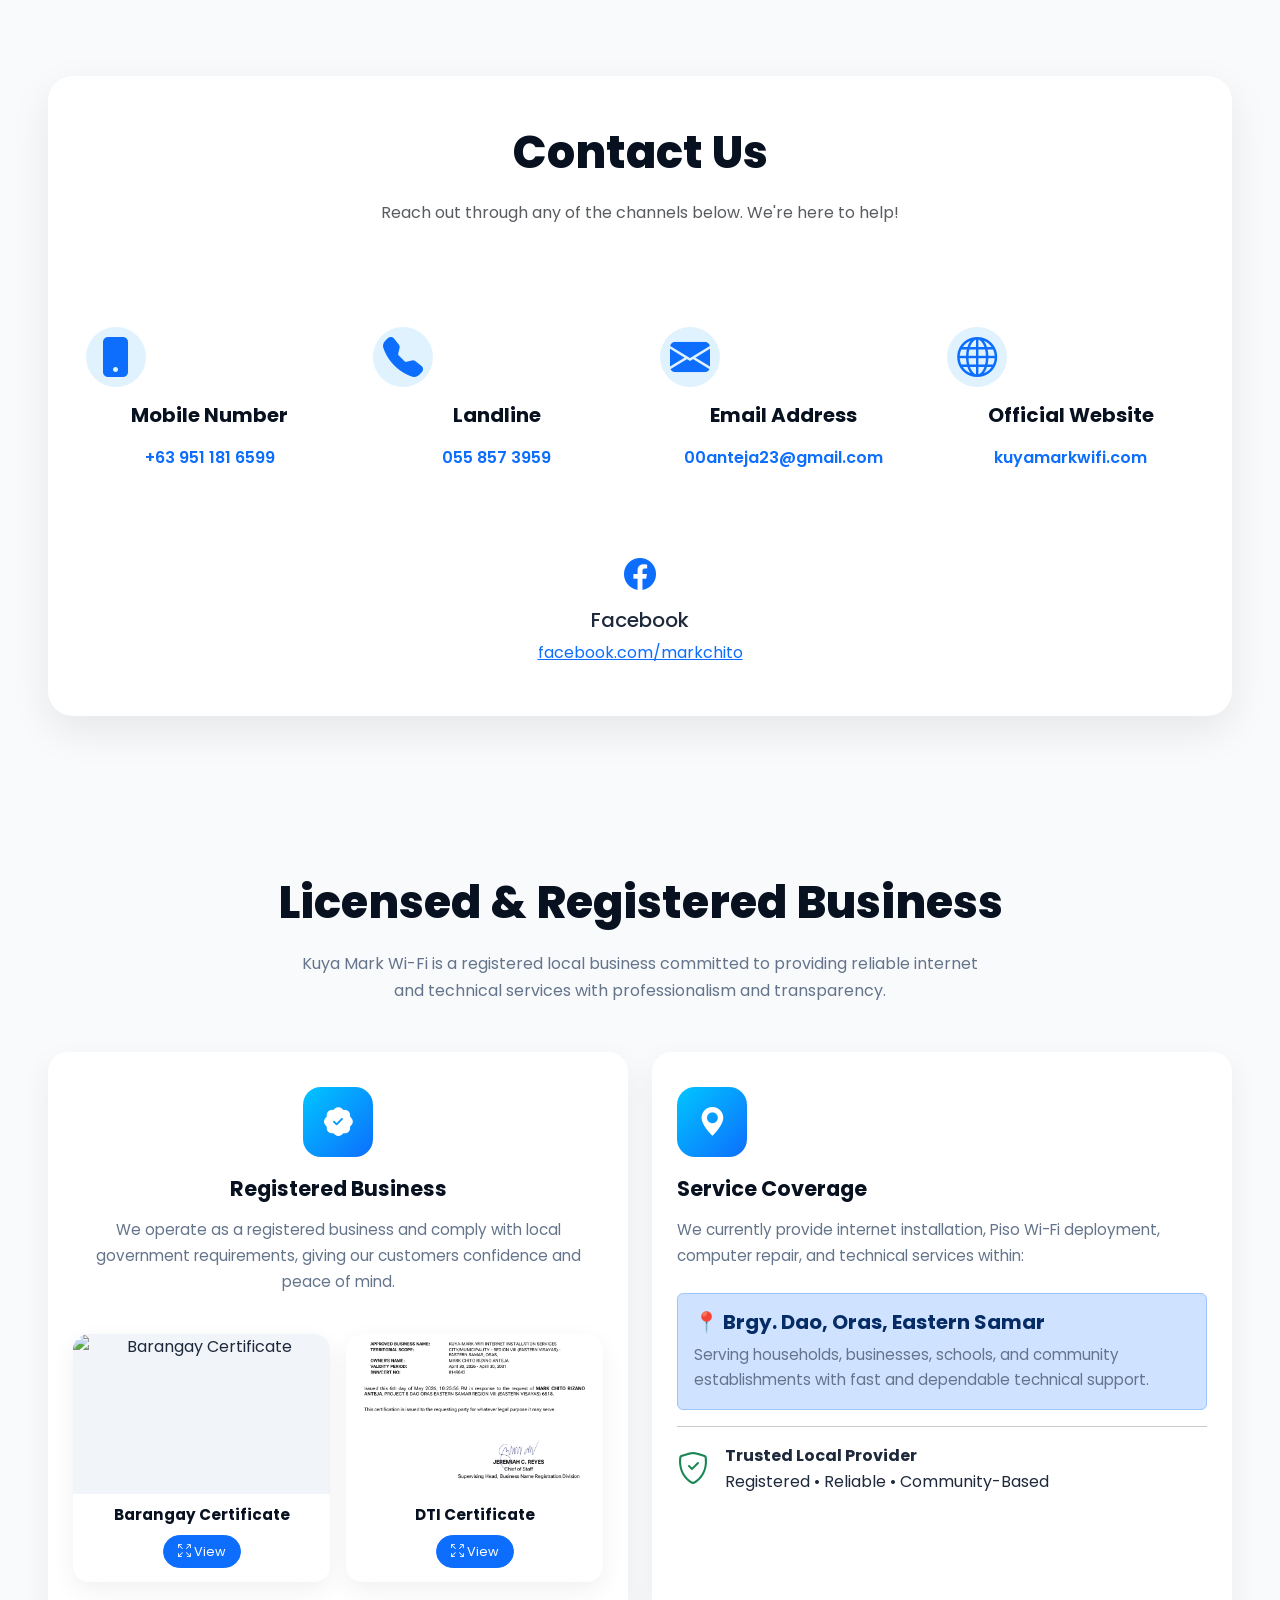
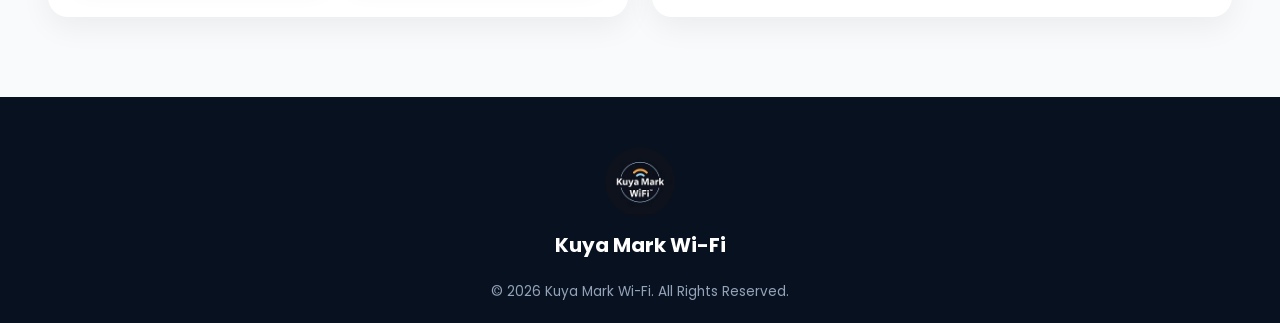
==== commit dc8bcaf9: "Update meta description and enhance contact section layout with additional details" ====
--- a/index.html
+++ b/index.html
@@ -7,7 +7,7 @@
     <meta http-equiv="X-UA-Compatible" content="ie=edge">
 
     <title>Kuya Mark Wi-Fi | Internet, Piso Wi-Fi & Technical Services</title>
-    <meta name="description" content="Professional Internet, Piso Wi-Fi Installation, Computer Repair, and Technical Services by Kuya Mark - Serving homes, businesses, schools, and communities.">
+    <meta name="description" content="Kuya Mark Wi-Fi provides reliable internet installation, Piso Wi-Fi systems, computer and printer repair, networking, and technical services in Dao, Oras, Eastern Samar.">
     <meta name="keywords" content="internet installation, piso wifi, computer repair, printer repair, network setup, technical services">
     <meta name="author" content="Mark Chito Anteja">
 
@@ -660,20 +660,36 @@
                     </p>
                 </div>
 
-                <div class="row mt-5 text-center">
-                    <div class="col-md-4 contact-item">
+                <div class="row mt-5 text-center g-4">
+
+                    <!-- Mobile Number -->
+                    <div class="col-md-6 col-lg-3 contact-item">
+                        <i class="bi bi-phone-fill"></i>
+
+                        <h5 class="mt-3">
+                            Mobile Number
+                        </h5>
+
+                        <a href="tel:+639511816599" title="Call our mobile number">
+                            +63 951 181 6599
+                        </a>
+                    </div>
+
+                    <!-- Landline -->
+                    <div class="col-md-6 col-lg-3 contact-item">
                         <i class="bi bi-telephone-fill"></i>
 
                         <h5 class="mt-3">
-                            Phone Number
+                            Landline
                         </h5>
 
-                        <a href="tel:09511816599" title="Call us">
-                            0951 181 6599
+                        <a href="tel:0558573959" title="Call our landline">
+                            055 857 3959
                         </a>
                     </div>
 
-                    <div class="col-md-4 contact-item">
+                    <!-- Email -->
+                    <div class="col-md-6 col-lg-3 contact-item">
                         <i class="bi bi-envelope-fill"></i>
 
                         <h5 class="mt-3">
@@ -685,18 +701,32 @@
                         </a>
                     </div>
 
-                    <div class="col-md-4 contact-item">
-                        <i class="bi bi-facebook"></i>
+                    <!-- Website -->
+                    <div class="col-md-6 col-lg-3 contact-item">
+                        <i class="bi bi-globe"></i>
 
                         <h5 class="mt-3">
-                            Facebook
+                            Official Website
                         </h5>
 
-                        <a href="https://www.facebook.com/markchito" target="_blank" rel="noopener noreferrer" title="Visit our Facebook">
-                            facebook.com/markchito
+                        <a href="https://kuyamarkwifi.com" target="_blank" rel="noopener noreferrer" title="Visit our website">
+                            kuyamarkwifi.com
                         </a>
                     </div>
-                </div>
+
+                </div>
+
+                <!-- Facebook -->
+                <div class="text-center mt-5">
+                    <i class="bi bi-facebook fs-2 text-primary"></i>
+
+                    <h5 class="mt-2">Facebook</h5>
+
+                    <a href="https://www.facebook.com/markchito" target="_blank" rel="noopener noreferrer" title="Visit our Facebook">
+                        facebook.com/markchito
+                    </a>
+                </div>
+
             </div>
         </div>
     </section>
